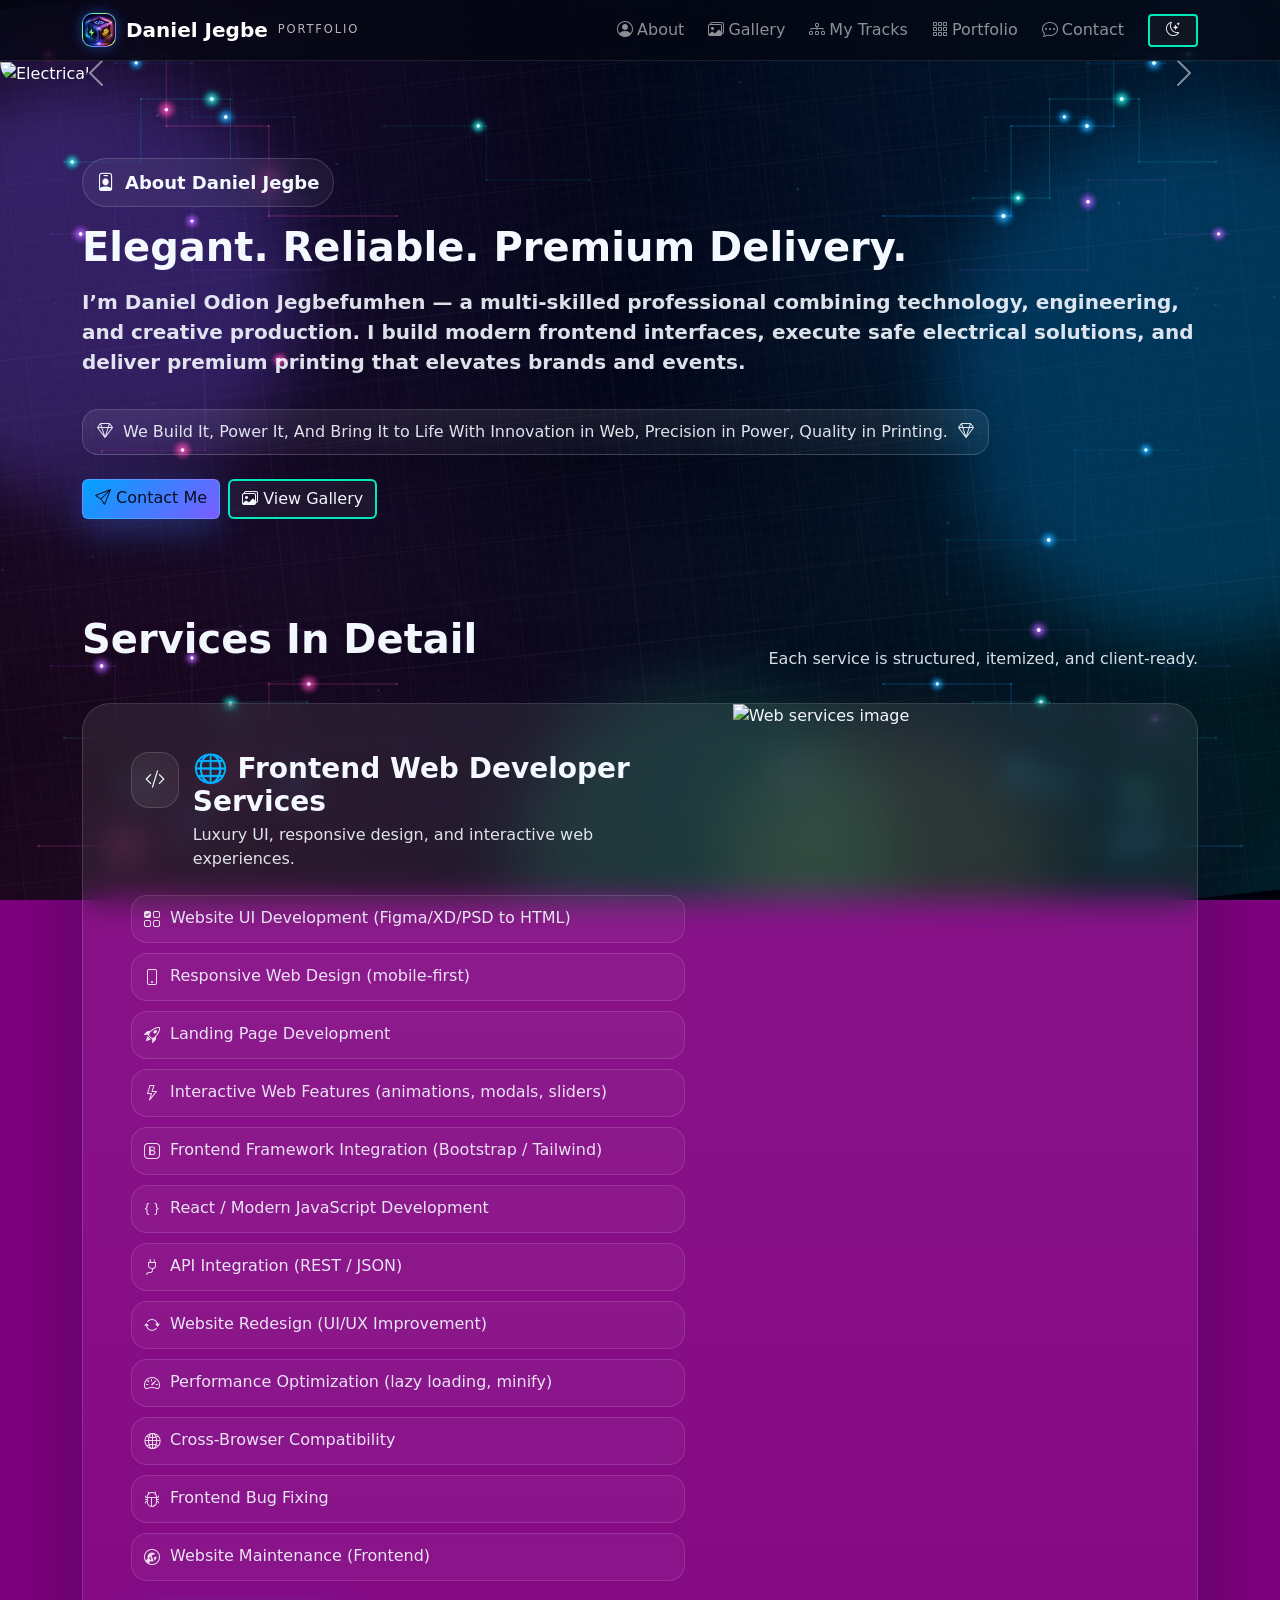
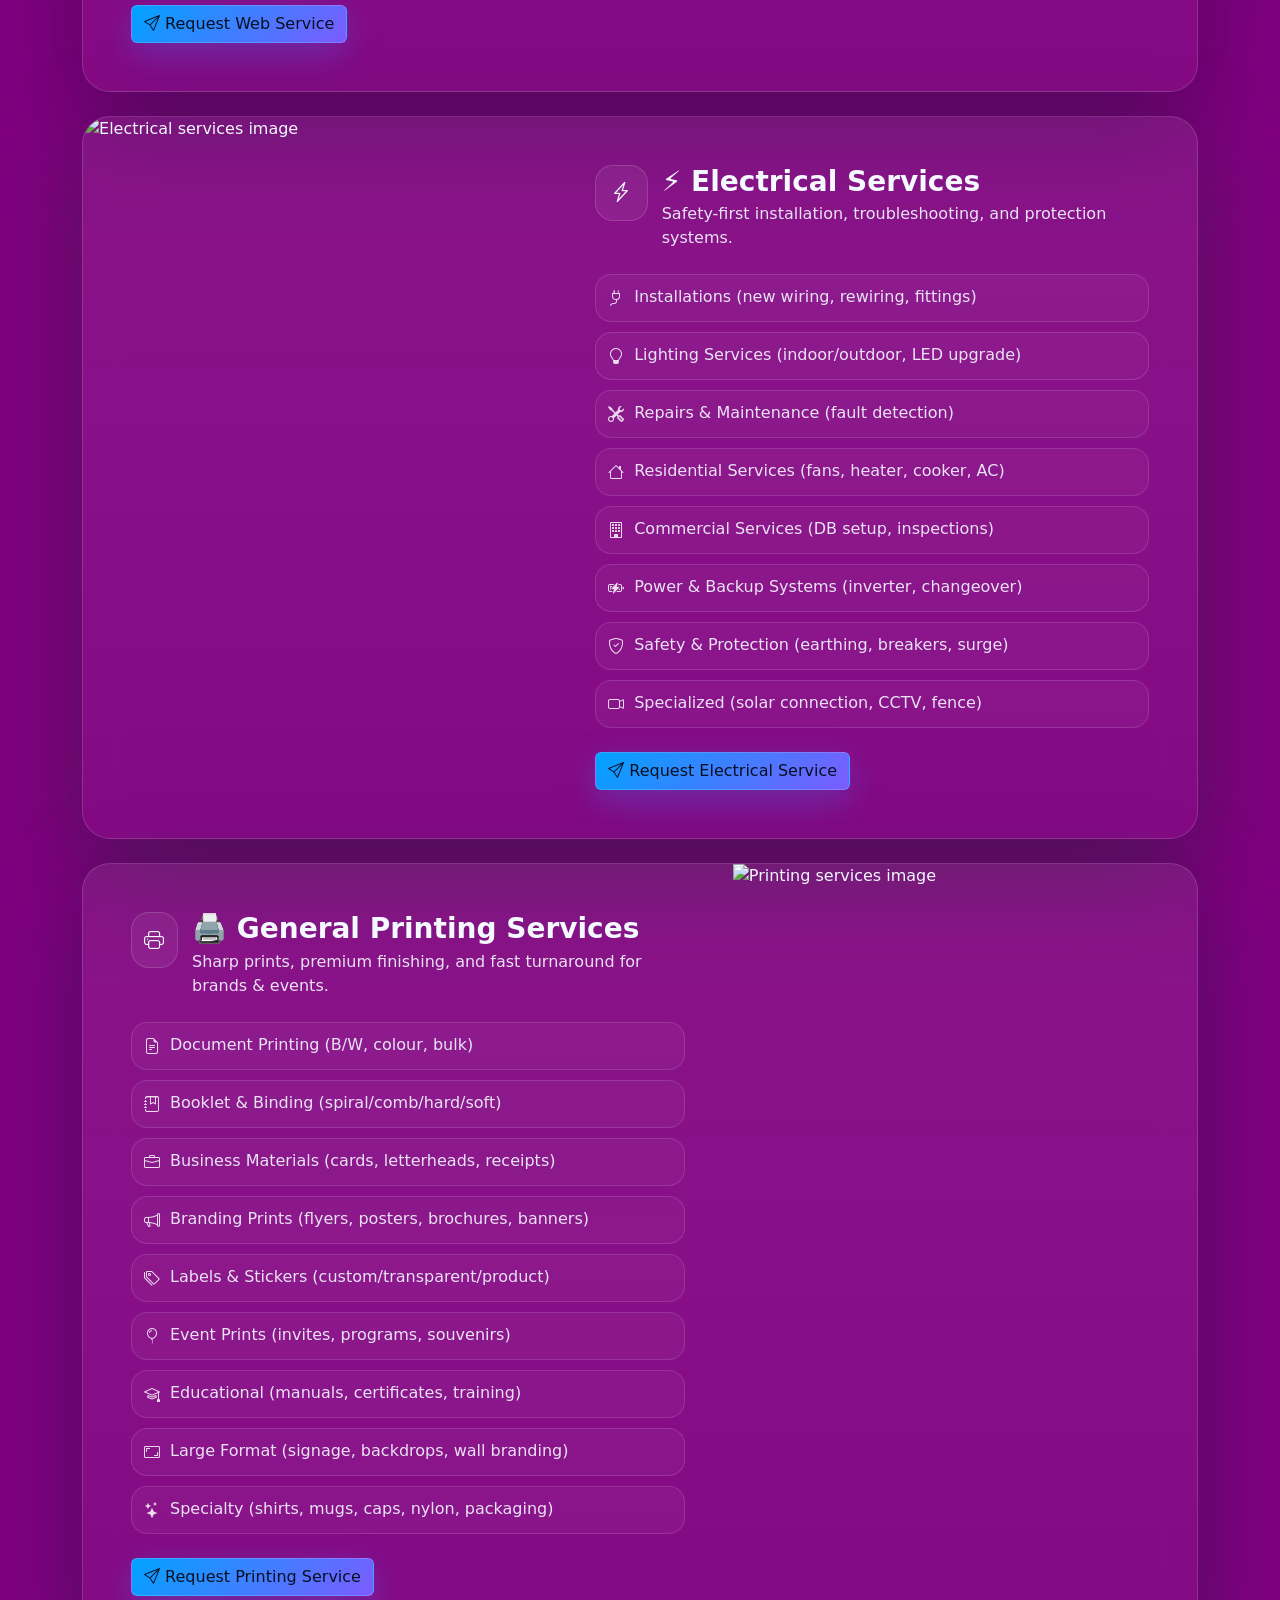
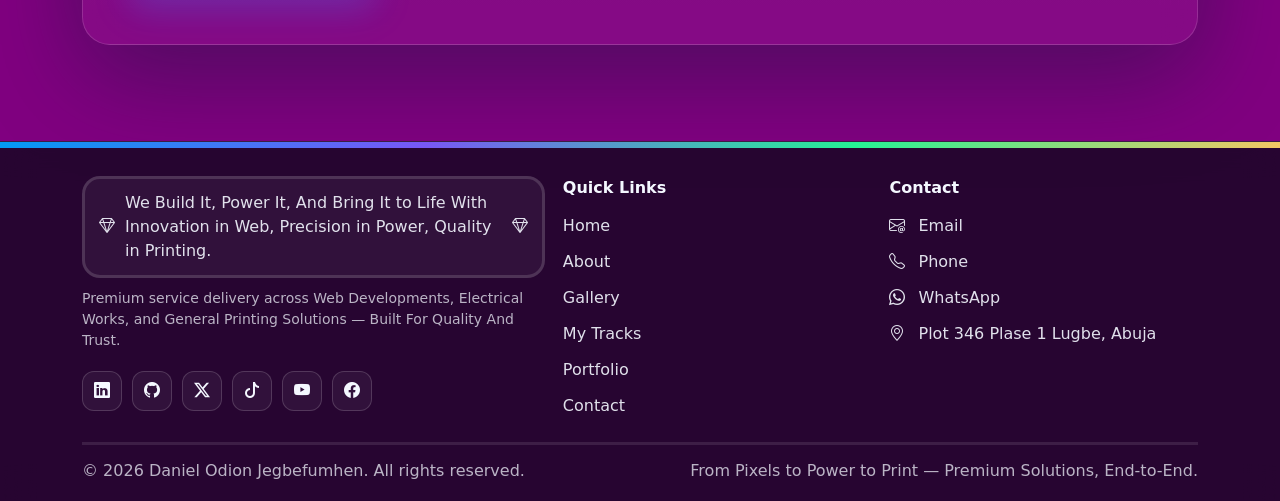
==== about.html @ 8aef01cb "first commit" ====
<!doctype html>
<html lang="en">
<head>
  <meta charset="utf-8" />
  <meta name="viewport" content="width=device-width, initial-scale=1" />
  <title>About — Daniel Odion Jegbefumhen</title>

  <link rel="icon" type="image/png" href="assets/img/Link Logo.png">
  <link href="https://cdn.jsdelivr.net/npm/bootstrap@5.3.3/dist/css/bootstrap.min.css" rel="stylesheet">
  <link rel="stylesheet" href="https://cdn.jsdelivr.net/npm/bootstrap-icons@1.11.3/font/bootstrap-icons.min.css">
  <link rel="stylesheet" href="css/style.css" />
</head>

<body style="background:#800080;">
  <div class="fx-bg" aria-hidden="true">
    <div class="fx-grid"></div>
    <div class="fx-orbs">
      <span class="orb orb-a"></span>
      <span class="orb orb-b"></span>
      <span class="orb orb-c"></span>
      <span class="orb orb-d"></span>
    </div>
    <canvas id="fxCanvas"></canvas>
  </div>

  <div id="scrollProgress" class="scroll-progress"></div>

  <nav class="navbar navbar-expand-lg navbar-dark sticky-top nav-glass">
    <div class="container">
      <a class="navbar-brand brand" href="index.html">
        <img class="brand-icon" src="assets/img/Link Logo.png" alt="" aria-hidden="true">
        <span class="fw-semibold">Daniel Jegbe</span>
        <span class="brand-sub">Portfolio</span>
      </a>

      <button class="navbar-toggler border-0" type="button" data-bs-toggle="collapse" data-bs-target="#nav">
        <span class="navbar-toggler-icon"></span>
      </button>

      <div id="nav" class="collapse navbar-collapse">
        <ul class="navbar-nav ms-auto align-items-lg-center gap-lg-2">
          <li class="nav-item">
            <a class="nav-link" href="about.html"><i class="bi bi-person-circle me-1"></i>About</a>
          </li>
          <li class="nav-item">
            <a class="nav-link" href="gallery.html"><i class="bi bi-images me-1"></i>Gallery</a>
          </li>
          <li class="nav-item">
            <a class="nav-link" href="index.html#tracks"><i class="bi bi-diagram-3 me-1"></i>My Tracks</a>
          </li>
          <li class="nav-item">
            <a class="nav-link" href="index.html#work"><i class="bi bi-grid-3x3-gap me-1"></i>Portfolio</a>
          </li>
          <li class="nav-item">
            <a class="nav-link" href="index.html#contact"><i class="bi bi-chat-dots me-1"></i>Contact</a>
          </li>

          <li class="nav-item ms-lg-2">
            <button id="themeToggle" class="btn btn-ghost btn-sm px-3" type="button" aria-label="Toggle theme">
              <i class="bi bi-moon-stars"></i>
            </button>
          </li>
        </ul>
      </div>
    </div>
  </nav>

  <!-- FULL-WIDTH CAROUSEL (immediately after nav) -->
  <section class="full-banner">
    <div id="aboutCarousel" class="carousel slide carousel-fade" data-bs-ride="carousel" data-bs-interval="3500">
      <div class="carousel-inner">
        <div class="carousel-item active">
          <img src="https://images.unsplash.com/photo-1522542550221-31fd19575a2d?auto=format&fit=crop&w=1800&q=70" alt="Web">
        </div>
        <div class="carousel-item">
          <img src="https://images.unsplash.com/photo-1509395176047-4a66953fd231?auto=format&fit=crop&w=1800&q=70" alt="Electrical">
        </div>
        <div class="carousel-item">
          <img src="https://images.unsplash.com/photo-1541560052-77ec1bbc09f7?auto=format&fit=crop&w=1800&q=70" alt="Print">
        </div>
      </div>
      <button class="carousel-control-prev" type="button" data-bs-target="#aboutCarousel" data-bs-slide="prev">
        <span class="carousel-control-prev-icon"></span>
      </button>
      <button class="carousel-control-next" type="button" data-bs-target="#aboutCarousel" data-bs-slide="next">
        <span class="carousel-control-next-icon"></span>
      </button>
    </div>
  </section>

  <!-- CONTENT -->
  <header class="section hero hero-sm">
    <div class="container">
      <div class="chip mb-3 reveal"><i class="bi bi-person-badge"></i><span>About Daniel Jegbe</span></div>
      <h1 class="display-6 fw-bold reveal">Elegant. Reliable. Premium Delivery.</h1>
      <p class="lead text-readable reveal mt-3" style="font-weight: 600">
        I’m Daniel Odion Jegbefumhen — a multi-skilled professional combining technology, engineering, and creative production.
        I build modern frontend interfaces, execute safe electrical solutions, and deliver premium printing that elevates brands and events.
      </p>

      <div class="motto reveal mt-3">
        <i class="bi bi-gem"></i>
        <span>We Build It, Power It, And Bring It to Life With Innovation in Web, Precision in Power, Quality in Printing.</span>
          <i class="bi bi-gem"></i>
      </div>

      <div class="d-flex gap-2 mt-4 reveal">
        <a class="btn btn-neon" href="index.html#contact"><i class="bi bi-send"></i> Contact Me</a>
        <a class="btn btn-ghost" href="gallery.html"><i class="bi bi-images"></i> View Gallery</a>
      </div>
    </div>
  </header>

  <!-- SERVICE DETAIL CARDS -->
  <section class="section pt-0">
    <div class="container">
      <div class="section-head reveal">
        <h2 class="h1 fw-bold">Services In Detail</h2>
        <p class="text-readable mb-0">Each service is structured, itemized, and client-ready.</p>
      </div>

      <div class="row g-4 mt-2">

        <!-- WEB (image right) -->
        <div class="col-12">
          <div class="service-card service-web reveal">
            <div class="row g-0 align-items-stretch">
              <div class="col-lg-7 p-4 p-lg-5">
                <div class="svc-head">
                  <span class="svc-ico"><i class="bi bi-code-slash"></i></span>
                  <div>
                    <h3 class="h3 fw-bold mb-1">🌐 Frontend Web Developer Services</h3>
                    <div class="text-readable">Luxury UI, responsive design, and interactive web experiences.</div>
                  </div>
                </div>

                <div class="svc-list mt-4">
                  <div class="svc-item"><i class="bi bi-ui-checks-grid"></i> Website UI Development (Figma/XD/PSD to HTML)</div>
                  <div class="svc-item"><i class="bi bi-phone"></i> Responsive Web Design (mobile-first)</div>
                  <div class="svc-item"><i class="bi bi-rocket-takeoff"></i> Landing Page Development</div>
                  <div class="svc-item"><i class="bi bi-lightning"></i> Interactive Web Features (animations, modals, sliders)</div>
                  <div class="svc-item"><i class="bi bi-bootstrap"></i> Frontend Framework Integration (Bootstrap / Tailwind)</div>
                  <div class="svc-item"><i class="bi bi-braces"></i> React / Modern JavaScript Development</div>
                  <div class="svc-item"><i class="bi bi-plug"></i> API Integration (REST / JSON)</div>
                  <div class="svc-item"><i class="bi bi-arrow-repeat"></i> Website Redesign (UI/UX Improvement)</div>
                  <div class="svc-item"><i class="bi bi-speedometer2"></i> Performance Optimization (lazy loading, minify)</div>
                  <div class="svc-item"><i class="bi bi-globe2"></i> Cross-Browser Compatibility</div>
                  <div class="svc-item"><i class="bi bi-bug"></i> Frontend Bug Fixing</div>
                  <div class="svc-item"><i class="bi bi-wrench-adjustable-circle"></i> Website Maintenance (Frontend)</div>
                </div>

                <div class="svc-cta mt-4">
                  <a class="btn btn-neon" href="index.html#contact"><i class="bi bi-send"></i> Request Web Service</a>
                </div>
              </div>

              <div class="col-lg-5 svc-img">
                <img src="https://images.unsplash.com/photo-1555066931-4365d14bab8c?auto=format&fit=crop&w=1600&q=70" alt="Web services image">
              </div>
            </div>
          </div>
        </div>

        <!-- ELECTRICAL (image left) -->
        <div class="col-12">
          <div class="service-card service-elec reveal">
            <div class="row g-0 align-items-stretch flex-lg-row-reverse">
              <div class="col-lg-7 p-4 p-lg-5">
                <div class="svc-head">
                  <span class="svc-ico"><i class="bi bi-lightning-charge"></i></span>
                  <div>
                    <h3 class="h3 fw-bold mb-1">⚡ Electrical Services</h3>
                    <div class="text-readable">Safety-first installation, troubleshooting, and protection systems.</div>
                  </div>
                </div>

                <div class="svc-list mt-4">
                  <div class="svc-item"><i class="bi bi-plug"></i> Installations (new wiring, rewiring, fittings)</div>
                  <div class="svc-item"><i class="bi bi-lightbulb"></i> Lighting Services (indoor/outdoor, LED upgrade)</div>
                  <div class="svc-item"><i class="bi bi-tools"></i> Repairs & Maintenance (fault detection)</div>
                  <div class="svc-item"><i class="bi bi-house"></i> Residential Services (fans, heater, cooker, AC)</div>
                  <div class="svc-item"><i class="bi bi-building"></i> Commercial Services (DB setup, inspections)</div>
                  <div class="svc-item"><i class="bi bi-battery-charging"></i> Power & Backup Systems (inverter, changeover)</div>
                  <div class="svc-item"><i class="bi bi-shield-check"></i> Safety & Protection (earthing, breakers, surge)</div>
                  <div class="svc-item"><i class="bi bi-camera-video"></i> Specialized (solar connection, CCTV, fence)</div>
                </div>

                <div class="svc-cta mt-4">
                  <a class="btn btn-neon" href="index.html#contact"><i class="bi bi-send"></i> Request Electrical Service</a>
                </div>
              </div>

              <div class="col-lg-5 svc-img">
                <img src="https://images.unsplash.com/photo-1509395176047-4a66953fd231?auto=format&fit=crop&w=1600&q=70" alt="Electrical services image">
              </div>
            </div>
          </div>
        </div>

        <!-- PRINT (image right) -->
        <div class="col-12">
          <div class="service-card service-print reveal">
            <div class="row g-0 align-items-stretch">
              <div class="col-lg-7 p-4 p-lg-5">
                <div class="svc-head">
                  <span class="svc-ico"><i class="bi bi-printer"></i></span>
                  <div>
                    <h3 class="h3 fw-bold mb-1">🖨 General Printing Services</h3>
                    <div class="text-readable">Sharp prints, premium finishing, and fast turnaround for brands & events.</div>
                  </div>
                </div>

                <div class="svc-list mt-4">
                  <div class="svc-item"><i class="bi bi-file-earmark-text"></i> Document Printing (B/W, colour, bulk)</div>
                  <div class="svc-item"><i class="bi bi-journal-bookmark"></i> Booklet & Binding (spiral/comb/hard/soft)</div>
                  <div class="svc-item"><i class="bi bi-briefcase"></i> Business Materials (cards, letterheads, receipts)</div>
                  <div class="svc-item"><i class="bi bi-megaphone"></i> Branding Prints (flyers, posters, brochures, banners)</div>
                  <div class="svc-item"><i class="bi bi-tags"></i> Labels & Stickers (custom/transparent/product)</div>
                  <div class="svc-item"><i class="bi bi-balloon"></i> Event Prints (invites, programs, souvenirs)</div>
                  <div class="svc-item"><i class="bi bi-mortarboard"></i> Educational (manuals, certificates, training)</div>
                  <div class="svc-item"><i class="bi bi-aspect-ratio"></i> Large Format (signage, backdrops, wall branding)</div>
                  <div class="svc-item"><i class="bi bi-stars"></i> Specialty (shirts, mugs, caps, nylon, packaging)</div>
                </div>

                <div class="svc-cta mt-4">
                  <a class="btn btn-neon" href="index.html#contact"><i class="bi bi-send"></i> Request Printing Service</a>
                </div>
              </div>

              <div class="col-lg-5 svc-img">
                <img src="https://images.unsplash.com/photo-1541560052-77ec1bbc09f7?auto=format&fit=crop&w=1600&q=70" alt="Printing services image">
              </div>
            </div>
          </div>
        </div>

      </div>
    </div>
  </section>

  <!-- FOOTER -->
  <footer class="site-footer">
    <div class="container">
      <div class="footer-inner">
        <div class="footer-brand">
          <div class="footer-motto">
            <i class="bi bi-gem"></i>
            <span>We Build It, Power It, And Bring It to Life With Innovation in Web, Precision in Power, Quality in Printing.</span>
            <i class="bi bi-gem"></i>
          </div>
          <div class="text-dim small">
            Premium service delivery across Web Developments, Electrical Works, and General Printing Solutions — Built For Quality And Trust.
          </div>
          <div class="footer-social">
            <a class="social-btn sm" href="https://www.linkedin.com/in/daniel-jegbefumhen-944aa9156/" target="_blank" aria-label="LinkedIn"><i class="bi bi-linkedin"></i></a>
            <a class="social-btn sm" href="https://github.com/Lorddan212" target="_blank" aria-label="GitHub"><i class="bi bi-github"></i></a>
            <a class="social-btn sm" href="https://x.com/lorddan212" target="_blank" aria-label="X"><i class="bi bi-twitter-x"></i></a>
            <a class="social-btn sm" href="https://www.tiktok.com/@lorddan212?lang=en" target="_blank" aria-label="TikTok"><i class="bi bi-tiktok"></i></a>
            <a class="social-btn sm" href="https://www.youtube.com/@Lorddan212" target="_blank" aria-label="YouTube"><i class="bi bi-youtube"></i></a>
            <a class="social-btn sm" href="https://web.facebook.com/Lorddan212" target="_blank" aria-label="Facebook"><i class="bi bi-facebook"></i></a>
          </div>
        </div>

        <div class="footer-links">
          <div class="fw-bold mb-2">Quick Links</div>
          <a href="index.html">Home</a>
          <a href="about.html">About</a>
          <a href="gallery.html">Gallery</a>
          <a href="index.html#tracks">My Tracks</a>
          <a href="index.html#work">Portfolio</a>
          <a href="index.html#contact">Contact</a>
        </div>

        <div class="footer-links">
          <div class="fw-bold mb-2">Contact</div>
          <a href="mailto:jegbefumhendaniel@gmail.com"><i class="bi bi-envelope-at me-2"></i> Email</a>
          <a href="tel:+2348109368514"><i class="bi bi-telephone me-2"></i> Phone</a>
          <a href="https://wa.me/2348109368514?text=Hi%20Daniel%2C%20I%20saw%20your%20portfolio%20and%20I%20want%20to%20discuss%20a%20project%2Fservice." target="_blank">
            <i class="bi bi-whatsapp me-2"></i> WhatsApp
          </a>
          <a href="https://www.google.com/maps/search/?api=1&query=Plot%20346%20Plase%201%20Lugbe%20Airport%20Road%20FCT%20Abuja%20Nigeria" target="_blank">
            <i class="bi bi-geo-alt me-2"></i> Plot 346 Plase 1 Lugbe, Abuja
          </a>
        </div>
      </div>

      <div class="footer-bottom">
        <div>© <span id="year"></span> Daniel Odion Jegbefumhen. All rights reserved.</div>
        <div class="text-dim">From Pixels to Power to Print — Premium Solutions, End-to-End.</div>
      </div>
    </div>
  </footer>

  <script src="https://cdn.jsdelivr.net/npm/bootstrap@5.3.3/dist/js/bootstrap.bundle.min.js"></script>
  <script src="js/script.js"></script>
</body>
</html>
---- css/style.css ----
:root{
  --bg:#050713;
  --text:#f4f8ff;
  --muted: rgba(244,248,255,.90);
  --dim: rgba(244,248,255,.72);

  /* Signature colors */
  --blue:#00a3ff;
  --purple1:#7c5cff;
  --purple2:#b14cff;
  --green:#25ff9a;
  --gold:#ffd166;

  /* Gradients */
  --grad-lux: linear-gradient(135deg, var(--blue), var(--purple1), var(--green), var(--gold));
  --grad-web: linear-gradient(135deg, var(--purple1), var(--purple2));
  --grad-elec: linear-gradient(135deg, var(--green), rgba(37,255,154,.45));
  --grad-print: linear-gradient(135deg, var(--blue), rgba(0,163,255,.35));
  --glass: rgba(255,255,255,.07);
  --stroke: rgba(255,255,255,.14);
}

/* ===== Theme: Light (Luxury) ===== */
body[data-theme="light"]{
  --bg:#f6f8ff;
  --text:#0b1020;
  --muted: rgba(11,16,32,.86);
  --dim: rgba(11,16,32,.62);
  --glass: rgba(0,0,0,.05);
  --stroke: rgba(0,0,0,.12);
}

*{scroll-behavior:smooth}
body{
  background: var(--bg);
  color: var(--text);
  overflow-x:hidden;
}

/* ===== Animated Background ===== */
.fx-bg{
  position:fixed;
  inset:0;
  z-index:-1;
  pointer-events:none;
  overflow:hidden;
  background:
    radial-gradient(circle at 50% 50%, rgba(10,16,60,.26), rgba(2,3,22,.72) 48%, rgba(1,1,12,.96) 78%),
    #040611;
}
body[data-theme="light"] .fx-bg{
  background:
    radial-gradient(circle at 50% 42%, rgba(0,163,255,.10), rgba(124,92,255,.08) 36%, rgba(246,248,255,.92) 72%),
    linear-gradient(180deg, #fbfdff 0%, #eef3ff 52%, #f6f8ff 100%);
}
.fx-grid{
  position:absolute; inset:-6%;
  z-index:0;
  background:
    radial-gradient(circle at 10% 12%, rgba(177,76,255,.18), transparent 40%),
    radial-gradient(circle at 92% 14%, rgba(0,163,255,.18), transparent 42%),
    radial-gradient(circle at 12% 90%, rgba(255,65,176,.14), transparent 46%),
    radial-gradient(circle at 88% 88%, rgba(0,255,240,.12), transparent 46%),
    linear-gradient(rgba(255,255,255,.035) 1px, transparent 1px),
    linear-gradient(90deg, rgba(255,255,255,.035) 1px, transparent 1px),
    linear-gradient(rgba(255,255,255,.018) 1px, transparent 1px),
    linear-gradient(90deg, rgba(255,255,255,.018) 1px, transparent 1px);
  background-size: auto, auto, auto, auto, 58px 58px, 58px 58px, 12px 12px, 12px 12px;
  opacity:.88;
  transform: scale(1.02);
  animation: gridFloat 18s ease-in-out infinite;
}
body[data-theme="light"] .fx-grid{
  background:
    radial-gradient(circle at 10% 12%, rgba(177,76,255,.11), transparent 40%),
    radial-gradient(circle at 92% 14%, rgba(0,163,255,.10), transparent 42%),
    radial-gradient(circle at 12% 90%, rgba(255,65,176,.08), transparent 46%),
    radial-gradient(circle at 88% 88%, rgba(0,255,240,.07), transparent 46%),
    linear-gradient(rgba(11,16,32,.05) 1px, transparent 1px),
    linear-gradient(90deg, rgba(11,16,32,.05) 1px, transparent 1px),
    linear-gradient(rgba(11,16,32,.025) 1px, transparent 1px),
    linear-gradient(90deg, rgba(11,16,32,.025) 1px, transparent 1px);
  opacity:.72;
}
.fx-grid::before,
.fx-grid::after{
  content:"";
  position:absolute;
  inset:0;
  pointer-events:none;
}
.fx-grid::before{
  background:
    linear-gradient(135deg, rgba(0,163,255,.12), transparent 24%) top left / 38% 38% no-repeat,
    linear-gradient(225deg, rgba(177,76,255,.12), transparent 24%) top right / 38% 38% no-repeat,
    linear-gradient(45deg, rgba(255,65,176,.10), transparent 24%) bottom left / 38% 38% no-repeat,
    linear-gradient(-45deg, rgba(0,255,240,.10), transparent 24%) bottom right / 38% 38% no-repeat;
  opacity:.85;
}
.fx-grid::after{
  background:
    radial-gradient(circle at 50% 50%, transparent 26%, rgba(255,255,255,.04) 27%, transparent 28%, transparent 40%, rgba(255,255,255,.03) 41%, transparent 42%);
  opacity:.25;
}
body[data-theme="light"] .fx-grid::after{
  background:
    radial-gradient(circle at 50% 50%, transparent 26%, rgba(11,16,32,.04) 27%, transparent 28%, transparent 40%, rgba(11,16,32,.025) 41%, transparent 42%);
  opacity:.18;
}
@keyframes gridFloat{
  0%,100%{transform: translate(0,0) scale(1.02)}
  50%{transform: translate(8px,-10px) scale(1.03)}
}
.fx-orbs .orb{position:absolute; border-radius:999px; filter: blur(34px); opacity:.58}
.orb-a{width:420px;height:420px;left:-120px;top:80px;background:rgba(124,92,255,.45)}
.orb-b{width:520px;height:520px;right:-180px;top:120px;background:rgba(0,163,255,.38)}
.orb-c{width:380px;height:380px;left:40%;bottom:-160px;background:rgba(37,255,154,.22)}
.orb-d{width:320px;height:320px;right:18%;bottom:-140px;background:rgba(255,209,102,.18)}
.fx-corner-glow{
  position:absolute;
  width:min(34vw, 440px);
  aspect-ratio:1/1;
  border-radius:50%;
  filter: blur(30px);
  opacity:.22;
  z-index:0;
}
.glow-tl{left:-8%; top:-8%; background: radial-gradient(circle, rgba(177,76,255,.8), transparent 68%);}
.glow-tr{right:-8%; top:-8%; background: radial-gradient(circle, rgba(0,163,255,.9), transparent 68%);}
.glow-bl{left:-8%; bottom:-8%; background: radial-gradient(circle, rgba(255,65,176,.8), transparent 68%);}
.glow-br{right:-8%; bottom:-8%; background: radial-gradient(circle, rgba(0,255,240,.7), transparent 68%);}
#fxCanvas{
  position:absolute;
  inset:0;
  width:100%;
  height:100%;
  opacity:.95;
  z-index:1;
}
body[data-theme="light"] #fxCanvas{
  opacity:.45;
}

/* ===== Hero Tech Overlay ===== */
.hero{
  position: relative;
  isolation: isolate;
  overflow: hidden;
}
.hero > .container{
  position: relative;
  z-index: 2;
}
.hero-tech-stage{
  position:absolute;
  inset:0;
  z-index:1;
  pointer-events:none;
}
.fx-bg .hero-tech-stage{
  z-index:2;
}
.hero-circuit-frame{
  position:absolute;
  inset: clamp(14px, 2.5vw, 28px);
  border-radius: 34px;
  opacity:.98;
  background: transparent;
}
.hero-circuit-frame::before,
.hero-circuit-frame::after{
  content:"";
  position:absolute;
  inset:0;
  border-radius: inherit;
}
.hero-circuit-frame::before{
  border: 1px solid rgba(255,255,255,.05);
  box-shadow:
    inset 0 0 0 1px rgba(0,163,255,.05);
}
.hero-circuit-frame::after{
  inset: 10px;
  border-radius: 26px;
  border: 1px dashed rgba(124,92,255,.09);
  opacity:.22;
}
.hero-node{
  position:absolute;
  width: 10px;
  height: 10px;
  border-radius: 999px;
  background: radial-gradient(circle, #fff 0 28%, rgba(255,65,176,.95) 40%, rgba(255,65,176,.10) 80%, transparent 100%);
  box-shadow:
    0 0 14px rgba(255,65,176,.8),
    0 0 28px rgba(0,163,255,.5);
  animation: heroNodePulse 2.2s ease-in-out infinite;
}
.node-tl{ left: 9.4%; top: 16%; animation-delay: -.2s; }
.node-tr{ right: 9.4%; top: 16%; animation-delay: -.7s; }
.node-bl{ left: 9.4%; bottom: 16%; animation-delay: -1.1s; }
.node-br{ right: 9.4%; bottom: 16%; animation-delay: -1.6s; }
.node-lm{
  left: 10%;
  top: 49%;
  width: 7px;
  height: 7px;
  background: radial-gradient(circle, #fff 0 24%, rgba(124,92,255,.95) 42%, transparent 100%);
}
.node-rm{
  right: 10%;
  top: 49%;
  width: 7px;
  height: 7px;
  background: radial-gradient(circle, #fff 0 24%, rgba(0,163,255,.95) 42%, transparent 100%);
  animation-delay: -.9s;
}
.node-tm{
  left: 50%;
  top: 10.4%;
  transform: translateX(-50%);
  width: 8px;
  height: 8px;
  background: radial-gradient(circle, #fff 0 24%, rgba(0,255,240,.95) 42%, transparent 100%);
  animation-delay: -1.2s;
}
.node-bm{
  left: 50%;
  bottom: 10.4%;
  transform: translateX(-50%);
  width: 8px;
  height: 8px;
  background: radial-gradient(circle, #fff 0 24%, rgba(177,76,255,.95) 42%, transparent 100%);
  animation-delay: -1.7s;
}

.hero-hub-chip{
  position:absolute;
  left:50%;
  top:50%;
  width: clamp(28px, 2.4vw, 40px);
  aspect-ratio:1 / 1;
  transform: translate(-50%, -50%);
  border-radius: 10px;
  border: 1px solid rgba(255,255,255,.14);
  background:
    linear-gradient(180deg, rgba(255,255,255,.08), rgba(255,255,255,.02)),
    radial-gradient(circle at 30% 30%, rgba(0,163,255,.18), transparent 62%),
    rgba(7,11,28,.62);
  box-shadow:
    inset 0 0 0 1px rgba(0,163,255,.08),
    inset 0 0 24px rgba(124,92,255,.10),
    0 0 18px rgba(0,163,255,.12);
  z-index: 4;
  display: none;
}
.hero-hub-chip::before{
  content:"";
  position:absolute;
  inset: -6px;
  border-radius: 12px;
  border: 1px dashed rgba(255,255,255,.08);
  opacity: .8;
}
.hero-hub-chip::after{
  content:"";
  position:absolute;
  inset: 18%;
  border-radius: 6px;
  background:
    linear-gradient(90deg, rgba(255,255,255,.08) 1px, transparent 1px) 0 0 / 6px 6px,
    linear-gradient(rgba(255,255,255,.06) 1px, transparent 1px) 0 0 / 6px 6px,
    radial-gradient(circle, rgba(37,255,154,.22), rgba(0,0,0,0) 72%);
  border: 1px solid rgba(255,255,255,.08);
}
.hub-chip-core{
  position:absolute;
  inset: 33%;
  border-radius: 4px;
  background: linear-gradient(135deg, rgba(0,255,240,.95), rgba(177,76,255,.9));
  box-shadow: 0 0 14px rgba(0,255,240,.35), 0 0 20px rgba(177,76,255,.25);
}

.hero-hub-trace{
  position:absolute;
  height: 2px;
  border-radius: 999px;
  overflow:hidden;
  opacity:.98;
  z-index: 3;
  background: rgba(255,255,255,.07);
  box-shadow:
    0 0 0 1px rgba(255,255,255,.04),
    0 0 10px rgba(0,163,255,.12);
  transform-origin: left center;
}
.hero-hub-trace::before{
  content:"";
  position:absolute;
  inset:0;
  background:
    linear-gradient(90deg,
      rgba(0,255,240,0) 0%,
      rgba(0,163,255,.34) 16%,
      rgba(37,255,154,.88) 42%,
      rgba(177,76,255,.92) 56%,
      rgba(255,255,255,.46) 61%,
      rgba(255,65,176,.38) 74%,
      rgba(255,65,176,0) 100%);
  background-size: 260% 100%;
  filter: saturate(1.15);
  animation: hubFlow 2.35s linear infinite;
}
.hero-hub-trace::after{
  content:"";
  position:absolute;
  inset:0;
  opacity:.22;
  background: repeating-linear-gradient(90deg, rgba(255,255,255,.18) 0 8px, transparent 8px 14px);
}

.hero-hub-trace[class*="hub-trace-zig"]{
  height: 26px;
  border-radius: 0;
  background: rgba(255,255,255,.05);
  box-shadow:
    0 0 0 1px rgba(255,255,255,.04),
    0 0 16px rgba(0,163,255,.16);
  clip-path: polygon(0 40%, 12% 40%, 12% 18%, 24% 18%, 24% 66%, 36% 66%, 36% 32%, 50% 32%, 50% 78%, 64% 78%, 64% 44%, 78% 44%, 78% 64%, 90% 64%, 90% 48%, 100% 48%, 100% 58%, 84% 58%, 84% 88%, 58% 88%, 58% 54%, 42% 54%, 42% 92%, 18% 92%, 18% 56%, 0 56%);
  display: none;
}
.hero-hub-trace[class*="hub-trace-zig"]::before{
  background:
    linear-gradient(90deg,
      rgba(0,255,240,0) 0%,
      rgba(0,163,255,.36) 10%,
      rgba(0,255,240,.95) 30%,
      rgba(37,255,154,.98) 44%,
      rgba(255,255,255,.9) 50%,
      rgba(177,76,255,.98) 58%,
      rgba(255,65,176,.82) 70%,
      rgba(255,65,176,0) 100%);
  background-size: 300% 100%;
  filter: saturate(1.2) brightness(1.08);
  animation-duration: 1.45s;
}
.hero-hub-trace[class*="hub-trace-zig"]::after{
  opacity:.34;
  background:
    repeating-linear-gradient(90deg, rgba(255,255,255,.26) 0 7px, transparent 7px 12px);
}

.hub-trace-right{
  left: calc(50% + clamp(24px, 2.5vw, 34px));
  top: calc(50% - 1px);
  width: 16%;
}
.hub-trace-left{
  left: calc(50% - clamp(24px, 2.5vw, 34px));
  top: calc(50% - 1px);
  width: 16%;
  transform: rotate(180deg);
}
.hub-trace-top{
  left: 50%;
  top: calc(50% - clamp(24px, 2.5vw, 34px));
  width: 16%;
  transform: rotate(-90deg);
}
.hub-trace-bottom{
  left: 50%;
  top: calc(50% + clamp(24px, 2.5vw, 34px));
  width: 16%;
  transform: rotate(90deg);
}
.hub-trace-tl{
  left: calc(50% - clamp(18px, 1.9vw, 26px));
  top: calc(50% - clamp(18px, 1.9vw, 26px));
  width: 18%;
  transform: rotate(-140deg);
}
.hub-trace-tr{
  left: calc(50% + clamp(18px, 1.9vw, 26px));
  top: calc(50% - clamp(18px, 1.9vw, 26px));
  width: 18%;
  transform: rotate(-40deg);
}
.hub-trace-bl{
  left: calc(50% - clamp(18px, 1.9vw, 26px));
  top: calc(50% + clamp(18px, 1.9vw, 26px));
  width: 18%;
  transform: rotate(140deg);
}
.hub-trace-br{
  left: calc(50% + clamp(18px, 1.9vw, 26px));
  top: calc(50% + clamp(18px, 1.9vw, 26px));
  width: 18%;
  transform: rotate(40deg);
}

.hub-trace-zig-r1{
  left: calc(50% + clamp(28px, 2.8vw, 38px));
  top: calc(50% - 24px);
  width: 20%;
}
.hub-trace-zig-r2{
  left: calc(50% + clamp(28px, 2.8vw, 38px));
  top: calc(50% + 6px);
  width: 23%;
}
.hub-trace-zig-l1{
  left: calc(50% - clamp(28px, 2.8vw, 38px));
  top: calc(50% - 24px);
  width: 20%;
  transform: rotate(180deg);
}
.hub-trace-zig-l2{
  left: calc(50% - clamp(28px, 2.8vw, 38px));
  top: calc(50% + 6px);
  width: 23%;
  transform: rotate(180deg);
}
.hub-trace-zig-t1{
  left: calc(50% - 8px);
  top: calc(50% - clamp(28px, 2.8vw, 38px));
  width: 22%;
  transform: rotate(-90deg);
}
.hub-trace-zig-b1{
  left: calc(50% + 8px);
  top: calc(50% + clamp(28px, 2.8vw, 38px));
  width: 22%;
  transform: rotate(90deg);
}
.hub-trace-zig-tr1{
  left: calc(50% + clamp(20px, 2.2vw, 30px));
  top: calc(50% - clamp(26px, 2.6vw, 34px));
  width: 19%;
  transform: rotate(-34deg);
}
.hub-trace-zig-bl1{
  left: calc(50% - clamp(20px, 2.2vw, 30px));
  top: calc(50% + clamp(18px, 2vw, 28px));
  width: 19%;
  transform: rotate(146deg);
}

.hub-trace-zig-r2::before,
.hub-trace-zig-l2::before,
.hub-trace-zig-b1::before,
.hub-trace-zig-bl1::before{
  animation-direction: reverse;
  animation-duration: 1.65s;
}

.hero-live-core{
  position:absolute;
  right: clamp(10px, 2vw, 24px);
  top: clamp(34px, 4vw, 56px);
  left: auto;
  width: clamp(130px, 20vw, 260px);
  aspect-ratio: 1 / 1;
  transform: none;
  display:grid;
  place-items:center;
  opacity:.9;
  z-index: 5;
}
.core-glow{
  position:absolute;
  inset: 18%;
  border-radius:999px;
  background:
    radial-gradient(circle at 35% 65%, rgba(0,255,240,.22), transparent 58%),
    radial-gradient(circle at 70% 35%, rgba(255,65,176,.18), transparent 60%),
    radial-gradient(circle, rgba(124,92,255,.16), transparent 68%);
  filter: blur(18px);
  animation: coreGlowPulse 5.5s ease-in-out infinite;
}
.core-ring{
  position:absolute;
  left:50%;
  top:50%;
  border-radius: 50%;
  transform: translate(-50%, -50%);
  filter:
    drop-shadow(0 0 10px rgba(124,92,255,.28))
    drop-shadow(0 0 22px rgba(0,163,255,.18));
}
.core-ring::before{
  content:"";
  position:absolute;
  inset:0;
  border-radius: inherit;
  background: repeating-conic-gradient(
    from 0deg,
    rgba(255,255,255,.00) 0deg 6deg,
    rgba(255,255,255,.12) 6deg 7deg,
    rgba(0,163,255,.82) 7deg 11deg,
    rgba(255,65,176,.60) 11deg 14deg,
    rgba(255,255,255,.00) 14deg 24deg
  );
  -webkit-mask: radial-gradient(farthest-side, transparent calc(100% - var(--ring-w)), #000 calc(100% - var(--ring-w) + 1px));
  mask: radial-gradient(farthest-side, transparent calc(100% - var(--ring-w)), #000 calc(100% - var(--ring-w) + 1px));
}
.core-ring::after{
  content:"";
  position:absolute;
  inset: calc(var(--ring-w) * 1.1);
  border-radius: inherit;
  border: 1px solid rgba(255,255,255,.08);
}
.ring-1{
  width: 100%;
  height: 100%;
  --ring-w: 15px;
  animation: spinCW 16s linear infinite;
}
.ring-1::before{
  background:
    repeating-conic-gradient(
      from 8deg,
      transparent 0deg 5deg,
      rgba(0,163,255,.90) 5deg 10deg,
      rgba(255,255,255,.28) 10deg 11deg,
      transparent 11deg 18deg,
      rgba(177,76,255,.70) 18deg 23deg,
      transparent 23deg 31deg
    );
}
.ring-2{
  width: 82%;
  height: 82%;
  --ring-w: 12px;
  animation: spinCCW 11s linear infinite;
}
.ring-2::before{
  background:
    repeating-conic-gradient(
      from 90deg,
      transparent 0deg 10deg,
      rgba(255,65,176,.68) 10deg 14deg,
      rgba(255,255,255,.26) 14deg 15deg,
      transparent 15deg 22deg,
      rgba(0,255,240,.58) 22deg 26deg,
      transparent 26deg 34deg
    );
}
.ring-3{
  width: 64%;
  height: 64%;
  --ring-w: 10px;
  animation: spinCW 8.2s linear infinite;
}
.ring-3::before{
  background:
    repeating-conic-gradient(
      from 220deg,
      transparent 0deg 8deg,
      rgba(124,92,255,.75) 8deg 12deg,
      transparent 12deg 23deg,
      rgba(0,163,255,.75) 23deg 27deg,
      transparent 27deg 38deg
    );
}
.ring-4{
  width: 46%;
  height: 46%;
  --ring-w: 8px;
  animation: spinCCW 6.6s linear infinite;
}
.ring-4::before{
  background:
    repeating-conic-gradient(
      from 36deg,
      transparent 0deg 10deg,
      rgba(255,255,255,.35) 10deg 12deg,
      rgba(255,65,176,.55) 12deg 16deg,
      transparent 16deg 24deg
    );
}
.ring-5{
  width: 56%;
  height: 56%;
  --ring-w: 2px;
  opacity:.7;
  animation: spinCCW 19s linear infinite;
}
.ring-5::before{
  background:
    repeating-conic-gradient(
      from 0deg,
      transparent 0deg 2deg,
      rgba(255,255,255,.40) 2deg 2.7deg,
      transparent 2.7deg 6deg
    );
}
.ring-5::after{
  inset: 8%;
  border: 1px dashed rgba(0,163,255,.14);
}

.core-center{
  position:absolute;
  inset: 34%;
  border-radius:999px;
  display:grid;
  place-items:center;
  text-align:center;
  justify-items:center;
  align-content:center;
  padding: 10px;
  border: 1px solid rgba(255,255,255,.14);
  background:
    radial-gradient(circle at 30% 25%, rgba(0,163,255,.18), transparent 60%),
    radial-gradient(circle at 70% 75%, rgba(255,65,176,.16), transparent 62%),
    rgba(5,7,19,.55);
  backdrop-filter: blur(14px);
  box-shadow:
    inset 0 0 22px rgba(255,255,255,.03),
    0 0 26px rgba(124,92,255,.12);
}
.core-word{
  display:block;
  font-weight: 800;
  font-size: clamp(.62rem, 1.05vw, .9rem);
  letter-spacing: .06em;
  text-transform: uppercase;
  line-height: 1.05;
  color: var(--core-word-color, rgba(244,248,255,.96));
  text-shadow: 0 0 14px var(--core-word-glow, rgba(0,163,255,.35));
  white-space: normal;
  width: 100%;
  text-align: center;
  margin-inline: auto;
  max-width: 9ch;
  text-wrap: balance;
}
.core-word.pop-in{
  animation: coreWordPop .82s cubic-bezier(.16,.85,.18,1);
}

@keyframes streamRun{
  0%{ background-position: 120% 0; }
  100%{ background-position: -120% 0; }
}
@keyframes streamRunY{
  0%{ background-position: 0 120%; }
  100%{ background-position: 0 -120%; }
}
@keyframes heroNodePulse{
  0%,100%{ transform: scale(.92); opacity:.8; }
  50%{ transform: scale(1.35); opacity:1; }
}
@keyframes spinCW{
  to{ transform: translate(-50%, -50%) rotate(360deg); }
}
@keyframes spinCCW{
  to{ transform: translate(-50%, -50%) rotate(-360deg); }
}
@keyframes coreGlowPulse{
  0%,100%{ transform: scale(.96); opacity:.72; }
  50%{ transform: scale(1.06); opacity:1; }
}
@keyframes hubFlow{
  0%{ background-position: 0% 0; }
  100%{ background-position: 180% 0; }
}
@keyframes coreWordPop{
  0%{
    opacity:0;
    transform: scale(.45) translateY(14px);
    filter: blur(6px);
  }
  55%{
    opacity:1;
    transform: scale(1.08) translateY(-1px);
    filter: blur(0);
  }
  100%{
    opacity:1;
    transform: scale(1) translateY(0);
    filter: blur(0);
  }
}

@media (max-width: 991px){
  .hero-circuit-frame{
    inset: 10px;
    border-radius: 22px;
    opacity:.72;
  }
  .hero-live-core{
    top: 58px;
    right: 8px;
    width: clamp(104px, 25vw, 180px);
    opacity:.82;
  }
  .core-center{
    inset: 31%;
  }
  .core-word{
    font-size: clamp(.58rem, 2.8vw, .8rem);
    letter-spacing: .06em;
  }
  .hero-hub-chip{
    width: clamp(34px, 5.3vw, 46px);
    border-radius: 10px;
  }
  .hero-hub-chip::before{
    inset:-6px;
  }
  .hub-trace-top,
  .hub-trace-bottom{
    width: 24%;
  }
  .hub-trace-left,
  .hub-trace-right{
    width: 18%;
  }
  .hub-trace-tl,
  .hub-trace-tr,
  .hub-trace-bl,
  .hub-trace-br{
    width: 19%;
  }
  .hero-hub-trace[class*="hub-trace-zig"]{
    height: 16px;
  }
  .hub-trace-zig-r1,
  .hub-trace-zig-r2,
  .hub-trace-zig-l1,
  .hub-trace-zig-l2{
    width: 18%;
  }
  .hub-trace-zig-t1,
  .hub-trace-zig-b1,
  .hub-trace-zig-tr1,
  .hub-trace-zig-bl1{
    width: 17%;
  }
}
@media (max-width: 575px){
  .hero-circuit-frame::after{
    display:none;
  }
  .hero-live-core{
    width: clamp(92px, 24vw, 120px);
    top: 56px;
    right: 6px;
    opacity:.9;
  }
  .core-center{
    inset: 29%;
    padding: 6px;
  }
  .core-word{
    font-size: clamp(.48rem, 2vw, .62rem);
    letter-spacing: .03em;
    line-height: 1;
    max-width: 8ch;
  }
  .hero-hub-trace{
    height: 1.5px;
    opacity:.8;
  }
  .hub-trace-top,
  .hub-trace-bottom{
    width: 26%;
  }
  .hub-trace-left,
  .hub-trace-right{
    width: 18%;
  }
  .hub-trace-tl,
  .hub-trace-tr,
  .hub-trace-bl,
  .hub-trace-br{
    width: 19%;
    opacity:.68;
  }
  .hero-hub-trace[class*="hub-trace-zig"]{
    height: 12px;
    opacity:.72;
  }
  .hub-trace-zig-r1,
  .hub-trace-zig-r2,
  .hub-trace-zig-l1,
  .hub-trace-zig-l2{
    width: 14%;
  }
  .hub-trace-zig-t1,
  .hub-trace-zig-b1,
  .hub-trace-zig-tr1,
  .hub-trace-zig-bl1{
    width: 13%;
  }
}
body[data-theme="light"] .hero-circuit-frame::before{
  border-color: rgba(11,16,32,.08);
  box-shadow:
    inset 0 0 0 1px rgba(0,163,255,.04);
}
body[data-theme="light"] .hero-hub-chip{
  border-color: rgba(11,16,32,.12);
  background:
    linear-gradient(180deg, rgba(255,255,255,.88), rgba(242,246,255,.65)),
    radial-gradient(circle at 30% 30%, rgba(0,163,255,.10), transparent 62%),
    rgba(255,255,255,.78);
  box-shadow:
    inset 0 0 0 1px rgba(0,163,255,.06),
    inset 0 0 18px rgba(124,92,255,.05),
    0 6px 20px rgba(11,16,32,.06);
}
body[data-theme="light"] .hero-hub-chip::before{
  border-color: rgba(11,16,32,.08);
}
body[data-theme="light"] .hero-hub-chip::after{
  border-color: rgba(11,16,32,.08);
  background:
    linear-gradient(90deg, rgba(11,16,32,.06) 1px, transparent 1px) 0 0 / 6px 6px,
    linear-gradient(rgba(11,16,32,.05) 1px, transparent 1px) 0 0 / 6px 6px,
    radial-gradient(circle, rgba(0,163,255,.10), rgba(0,0,0,0) 72%);
}
body[data-theme="light"] .hero-hub-trace{
  background: rgba(11,16,32,.07);
  box-shadow:
    0 0 0 1px rgba(11,16,32,.04),
    0 0 12px rgba(0,163,255,.16),
    0 0 22px rgba(177,76,255,.10);
}
body[data-theme="light"] .hero-hub-trace::before{
  background:
    linear-gradient(90deg,
      rgba(0,163,255,0) 0%,
      rgba(0,163,255,.30) 16%,
      rgba(37,255,154,.74) 42%,
      rgba(177,76,255,.78) 56%,
      rgba(255,255,255,.82) 61%,
      rgba(255,65,176,.34) 76%,
      rgba(255,65,176,0) 100%);
  background-size: 260% 100%;
  filter: saturate(1.2) brightness(1.08);
}
body[data-theme="light"] .hero-hub-trace[class*="hub-trace-zig"]{
  background: rgba(11,16,32,.05);
  box-shadow:
    0 0 0 1px rgba(11,16,32,.03),
    0 0 12px rgba(0,163,255,.08);
}
body[data-theme="light"] .hero-hub-trace::after{
  opacity:.24;
}
body[data-theme="light"] .core-ring{
  filter:
    drop-shadow(0 0 8px rgba(124,92,255,.16))
    drop-shadow(0 0 16px rgba(0,163,255,.10));
}
body[data-theme="light"] .core-ring::after{
  border-color: rgba(11,16,32,.08);
}
body[data-theme="light"] .core-center{
  background:
    radial-gradient(circle at 30% 25%, rgba(0,163,255,.12), transparent 60%),
    radial-gradient(circle at 70% 75%, rgba(255,65,176,.10), transparent 62%),
    rgba(255,255,255,.58);
  border-color: rgba(11,16,32,.12);
}
body[data-theme="light"] .core-word{
  color: var(--core-word-color-light, rgba(11,16,32,.9));
  text-shadow: 0 0 10px var(--core-word-glow-light, rgba(0,163,255,.16));
}

/* ===== Layout ===== */
.section{padding: 96px 0}
.hero{padding-top: 88px}
.hero-sm{padding-top: 72px}
@media (max-width: 767px){ .section{padding:72px 0} .hero{padding-top:72px} }

.text-readable{color: var(--muted) !important}
.text-dim{color: var(--dim) !important}
.hero-title{
  line-height: 1.12;
  padding-bottom: .08em;
}

.section-head{display:flex; align-items:flex-end; justify-content:space-between; gap:18px}
@media (max-width: 767px){ .section-head{flex-direction:column; align-items:flex-start} }

/* ===== Nav ===== */
.nav-glass{
  backdrop-filter: blur(18px);
  background: rgba(5,7,19,.72);
  border-bottom: 1px solid rgba(255,255,255,.10);
}
body[data-theme="light"] .nav-glass{
  background: rgba(246,248,255,.72);
  border-bottom: 1px solid rgba(0,0,0,.08);
}
body[data-theme="light"] .nav-glass .navbar-toggler{
  color: #0b1020;
}
body[data-theme="light"] .nav-glass .navbar-toggler-icon{
  filter: invert(1) saturate(0);
}
.brand{display:flex; align-items:center; gap:10px}
.brand-icon{
  width: 34px;
  height: 34px;
  flex: 0 0 auto;
  object-fit: cover;
  border-radius: 10px;
  border: 1px solid rgba(255,255,255,.16);
  box-shadow:
    0 0 12px rgba(0,163,255,.28),
    0 0 18px rgba(124,92,255,.18);
  background: var(--grad-lux);
}
.brand-sub{font-size: .72rem;
  opacity: .7;
  letter-spacing: .16em;
  text-transform: uppercase;}

/* Light mode navbar text visibility fix */
body[data-theme="light"] .nav-glass .navbar-brand,
body[data-theme="light"] .nav-glass .nav-link{
  color: var(--text) !important;
}
body[data-theme="light"] .nav-glass .nav-link:hover{
  opacity: .85;
}
body[data-theme="light"] .nav-glass #themeToggle,
body[data-theme="light"] .nav-glass #themeToggle i{
  color: #0b1020 !important;
}
body[data-theme="light"] .nav-glass #themeToggle{
  border-color: rgba(11,16,32,.14);
  background: rgba(255,255,255,.92);
}
body[data-theme="light"] .typing-caret{
  color: rgba(11,16,32,.85);
}

@media (max-width: 991px){
  #nav .navbar-nav .nav-item.ms-lg-2{
    margin-top: .6rem;
  }
}

/* ===== Text Glow ===== */
.text-glow{
  background: var(--grad-lux);
  -webkit-background-clip:text; background-clip:text; color:transparent;
  text-shadow: 0 0 18px rgba(0,163,255,.15);
}
.typing-caret{
  color: rgba(255,255,255,.85);
  animation: caret 1s step-end infinite;
}
@keyframes caret{ 50%{opacity:0} }

.chip{
  display:inline-flex; align-items:center; gap:10px;
  padding: 10px 14px;
  border: 1px solid rgba(255,255,255,.16);
  border-radius: 999px;
  background: rgba(255,255,255,.05);
  backdrop-filter: blur(12px);
  font-size: 18px;
  font-weight: 700;
}
body[data-theme="light"] .chip{
  border-color: rgba(0,0,0,.10);
  background: rgba(255,255,255,.70);
}

/* ===== Buttons ===== */
.btn-neon{
  border: 1px solid rgba(255,255,255,.16);
  color: #071023;
  background: linear-gradient(135deg, var(--blue), var(--purple1));
  box-shadow: 0 12px 40px rgba(0,163,255,.18), 0 10px 30px rgba(124,92,255,.14);
}
.btn-neon:hover{filter:brightness(1.05)}
.btn-ghost{
  border: 2px solid rgba(2, 244, 195, 0.955);
  color: var(--text);
  background: rgba(255,255,255,.05);
  backdrop-filter: blur(10px);
}
.btn-ghost:hover{background: rgba(255,255,255,.08); color: var(--text); border-color: rgb(248, 28, 211)}
body[data-theme="light"]
.btn-ghost{
  border-color: rgba(0,0,0,.10);
  background: rgba(255,255,255,.70);
  color: var(--text);
}

/* Motto */
.motto{
  display:inline-flex; gap:10px; align-items:center;
  padding: 10px 14px;
  border-radius: 16px;
  border: 1px solid rgba(255,255,255,.16);
  background: linear-gradient(180deg, rgba(255,255,255,.08), rgba(255,255,255,.03));
  color: var(--muted);
  box-shadow: 0 18px 60px rgba(0,0,0,.25);
}
body[data-theme="light"] .motto{
  border-color: rgba(0,0,0,.10);
  background: rgba(255,255,255,.80);
}

/* ===== Social ===== */
.social{display:flex; flex-wrap:wrap; gap:10px}
.social-btn{
  width:44px; height:44px; display:grid; place-items:center;
  border-radius: 14px;
  border: 1px solid rgba(255,255,255,.16);
  background: rgba(255,255,255,.05);
  color: var(--text);
  transition: transform .2s ease, box-shadow .2s ease, background .2s ease;
}
.social-btn:hover{
  transform: translateY(-2px);
  box-shadow: 0 18px 50px rgba(0,0,0,.35);
  background: rgba(255,255,255,.08);
}
.social-btn.sm{width:40px;height:40px;border-radius:12px}
body[data-theme="light"] .social-btn{
  border-color: rgba(0,0,0,.10);
  background: rgba(255,255,255,.75);
}

.mini-stat{
  padding: 12px 14px;
  border-radius: 18px;
  border: 1px solid rgba(255,255,255,.12);
  background: rgba(255,255,255,.05);
  min-width: 140px;
}
body[data-theme="light"] .mini-stat{
  border-color: rgba(0,0,0,.10);
  background: rgba(255,255,255,.82);
}
.mini-head{display:flex; align-items:center; gap:10px; margin-bottom:6px}
.mini-stat-num{font-weight:800}
.mini-stat-label{font-size:.95rem; color: var(--muted)}

.li i{color: var(--green)}

/* ===== Cards Base ===== */
.glass-card, .work-card{
  border-radius: 22px;
  border: 1px solid rgba(255,255,255,.14);
  background: linear-gradient(180deg, rgba(255,255,255,.08), rgba(255,255,255,.04));
  backdrop-filter: blur(16px);
  box-shadow: 0 30px 90px rgba(0,0,0,.38);
  position:relative;
  overflow:hidden;
}
body[data-theme="light"] .glass-card,
body[data-theme="light"] .work-card{
  background: linear-gradient(180deg, rgba(255,255,255,.90), rgba(255,255,255,.60));
  border-color: rgba(0,0,0,.10);
}

/* ===== 3D Tilt ===== */
.tilt-card{transform-style: preserve-3d; transition: transform .12s ease}
.tilt-card *{transform-style: preserve-3d}

/* ===== Reveal ===== */
.reveal{opacity:0; transform: translateY(18px); transition: opacity .7s ease, transform .7s ease}
.reveal.show{opacity:1; transform: translateY(0)}

/* ===== Scroll Progress ===== */
.scroll-progress{
  position: fixed; top:0; left:0;
  height: 3px;
  width: 0%;
  z-index: 60;
  background: var(--grad-lux);
  box-shadow: 0 0 18px rgba(0,163,255,.35);
}

/* ===== Big DP Shield (match earlier shield aspect + SVG clip) ===== */
.dp-wrap{display:flex; flex-direction:column; align-items:flex-start; gap:14px}
@media (max-width: 991px){ .dp-wrap{align-items:center} }

.dp-shield{
  position:relative;
  width:100%;
  max-width:440px;
  aspect-ratio:1 / 1.15;
  overflow:visible;
  background:transparent;
  border:none;
  box-shadow:none;
  border-radius:0;
}
.shield-image-area{
  position:absolute;
  inset: 12px;
  z-index: 0;

  /* THIS is where we clip image */
  overflow: hidden;
  background: transparent;
}

/* SVG border sits on top */
.shield-border{
  position:absolute;
  inset:0;
  width:100%;
  height:100%;
  z-index: 1;
  pointer-events:none;
}

.shield-stroke{
  filter:
    drop-shadow(0 20px 40px rgba(0,0,0,.65))
    drop-shadow(0 0 35px rgba(0,163,255,.25))
    drop-shadow(0 0 60px rgba(124,92,255,.15));
}

/* Image area: inset like your previous inset(12px) feel */
.shield-image-area{
  position:absolute;
  inset: 12px;
  z-index: 0;
  overflow:hidden;
}

/* Two layers crossfade to avoid blank gap */
.shield-layer{
  position:absolute;
  inset:0;
  width:100%;
  height:100%;
  opacity: 0;
  transform: scale(0.8);
  pointer-events:none;
  filter: contrast(1.08) saturate(1.10);
}

.shield-layer.is-active{
  opacity: 1;
  transform: scale(1);
  pointer-events:auto;
}
.shield-layer.enter{
  animation: shieldEnter .9s ease both;
}
.shield-layer.exit{
  animation: shieldExit .9s ease both;
}

@keyframes shieldEnter{
  from{ opacity: 0; transform: scale(1.12); }
  to{ opacity: 1; transform: scale(1.00); }
}
@keyframes shieldExit{
  from{ opacity: 1; transform: scale(1.00); }
  to{ opacity: 0; transform: scale(0.88); }
}

.dp-badges{position:absolute; inset:0; z-index:4; pointer-events:none}
.dp-badge{ z-index: 11;
  position:absolute;
  width:46px; height:46px;
  display:grid; place-items:center;
  border-radius: 14px;
  border: 1px solid rgba(255,255,255,.16);
  background: rgba(255,255,255,.06);
  backdrop-filter: blur(10px);
  box-shadow: 0 18px 50px rgba(0,0,0,.35);
}
.b-web{left:14px; top:18px; color: var(--purple2); background: rgba(253, 254, 254, 0.241)}
.b-print{right:14px; top:18px; color: var(--blue); background: rgba(253, 254, 254, 0.241)}
.b-elec{
  left:50%;
  top: -40px;
  transform: translateX(-50%);
  color: var(--green);
  background: rgba(253, 254, 254, 0.241);
}
.dp-status{
  display:inline-flex; align-items:center; gap:10px;
  padding: 10px 12px;
  border-radius: 999px;
  border: 1px solid rgba(255,255,255,.16);
  background: rgba(255,255,255,.06);
  color: var(--muted);
}
body[data-theme="light"] .dp-status{
  border-color: rgba(0,0,0,.10);
  background: rgba(255,255,255,.78);
}
@media (max-width: 991px){
  .dp-shield{
    max-width: 390px;
  }
  .dp-badge{
    width: 42px;
    height: 42px;
  }
  .b-elec{
    top: -34px;
  }
}
@media (max-width: 575px){
  .dp-shield{
    max-width: 320px;
  }
  .dp-shield .shield-image-area{
    inset: 10px;
  }
  .dp-badge{
    width: 38px;
    height: 38px;
    border-radius: 12px;
    font-size: .92rem;
  }
  .b-web{ left: 10px; top: 14px; }
  .b-print{ right: 10px; top: 14px; }
  .b-elec{ top: -28px; }
  .dp-status{
    font-size: .88rem;
    padding: 8px 10px;
    gap: 8px;
  }
}
.pulse{
  width:10px; height:10px; border-radius:999px;
  background: var(--green);
  box-shadow: 0 0 16px rgba(37,255,154,.55);
  animation: pulse 1.2s infinite ease-in-out;
}
@keyframes pulse{
  0%,100%{transform:scale(1); opacity:.9}
  50%{transform:scale(1.45); opacity:.55}
}
.hero-title{
  line-height: 1.5;
  padding-bottom: .18em;
}

/* ===== HOME PAGE (index.html) ===== */
/* ===== Tracks Cards ===== */
.track-card{
  border-radius: 22px;
  border: 1px solid rgba(255,255,255,.14);
  background: linear-gradient(180deg, rgba(255,255,255,.09), rgba(255,255,255,.04));
  backdrop-filter: blur(16px);
  box-shadow: 0 30px 90px rgba(0,0,0,.38);
  padding: 22px;
  position:relative;
  overflow:hidden;
  transform: translateZ(0);
  transition: transform .22s ease, box-shadow .22s ease, border-color .22s ease;
}
body[data-theme="light"] .track-card{
  background: linear-gradient(180deg, rgba(255,255,255,.90), rgba(255,255,255,.60));
  border-color: rgba(0,0,0,.10);
}
.track-card:hover{
  transform: translateY(-6px) scale(1.01);
  box-shadow: 0 40px 120px rgba(0,0,0,.48);
  border-color: rgba(255,255,255,.22);
}
.track-top{display:flex; align-items:center; justify-content:space-between}
.track-icon{
  width:54px; height:54px;
  display:grid; place-items:center;
  border-radius: 18px;
  border: 1px solid rgba(255,255,255,.16);
  background: rgba(255,255,255,.06);
  font-size: 1.25rem;
}
.track-tag{
  padding: 8px 12px;
  border-radius: 999px;
  border: 1px solid rgba(255,255,255,.14);
  background: rgba(255,255,255,.06);
  color: var(--text);
  font-weight: 600;
}
.track-web{--accent: var(--grad-web)}
.track-elec{--accent: var(--grad-elec)}
.track-print{--accent: var(--grad-print)}
.track-web .track-icon{box-shadow: 0 0 0 1px rgba(124,92,255,.25), 0 0 40px rgba(124,92,255,.14)}
.track-elec .track-icon{box-shadow: 0 0 0 1px rgba(37,255,154,.25), 0 0 40px rgba(37,255,154,.14)}
.track-print .track-icon{box-shadow: 0 0 0 1px rgba(0,163,255,.25), 0 0 40px rgba(0,163,255,.14)}
.track-card::before{
  content:"";
  position:absolute; inset:-80px;
  background: var(--accent);
  opacity:.18;
  filter: blur(28px);
  transform: rotate(18deg);
}
.track-card:hover::before{opacity:.26}

/* ===== Track FX ===== */
.track-fx{position:absolute; inset:0; pointer-events:none}
.web-fx .scan{
  position:absolute; inset:0;
  background: linear-gradient(180deg, transparent 35%, rgba(177,76,255,.22) 50%, transparent 65%);
  opacity:0;
}
.track-web:hover .web-fx .scan{ opacity:1; animation: scan 1.4s ease-in-out infinite; }
@keyframes scan{ 0%,100%{transform: translateY(-25%)} 50%{transform: translateY(25%)} }

.elec-fx .bolt{
  position:absolute; left:10%; top:20%;
  width: 2px; height: 140%;
  background: linear-gradient(180deg, transparent, rgba(37,255,154,.85), transparent);
  opacity:0;
  filter: blur(.3px);
}
.elec-fx .spark{
  position:absolute; right:16%; top:18%;
  width: 110px; height:110px;
  border-radius:999px;
  background: radial-gradient(circle, rgba(37,255,154,.35), transparent 60%);
  opacity:0;
}
.track-elec:hover .elec-fx .bolt{opacity:1; animation: bolt 1.2s ease-in-out infinite}
.track-elec:hover .elec-fx .spark{opacity:1; animation: spark 1.2s ease-in-out infinite}
@keyframes bolt{ 0%,100%{transform: translateX(0) rotate(8deg)} 50%{transform: translateX(10px) rotate(-8deg)} }
@keyframes spark{ 0%,100%{transform: scale(.92); opacity:.75} 50%{transform: scale(1.06); opacity:1} }

.print-fx .paper{
  position:absolute; inset:0;
  background: linear-gradient(120deg, transparent 30%, rgba(0,163,255,.16) 48%, transparent 66%);
  opacity:0;
}
.print-fx .ink{
  position:absolute; left:-20%; bottom:10%;
  width: 70%; height: 2px;
  background: linear-gradient(90deg, transparent, rgba(255,209,102,.75), transparent);
  opacity:0;
}
.track-print:hover .print-fx .paper{opacity:1; animation: paper 1.8s ease-in-out infinite}
.track-print:hover .print-fx .ink{opacity:1; animation: ink 1.2s ease-in-out infinite}
@keyframes paper{ 0%,100%{transform: translateX(-10%)} 50%{transform: translateX(10%)} }
@keyframes ink{ 0%,100%{transform: translateX(0)} 50%{transform: translateX(20%)} }

/* ===== Portfolio Cards ===== */
.work-thumb{height: 190px; border-bottom: 1px solid rgba(255,255,255,.12)}
.work-img{
  width:100%; height:100%;
  object-fit: cover;
  display:block;
  filter: contrast(1.06) saturate(1.05);
  transform: scale(1.03);
  transition: transform .35s ease, filter .35s ease;
}
.work-card:hover .work-img{ transform: scale(1.08); filter: contrast(1.12) saturate(1.12); }

.work-card{ transition: transform .22s ease, box-shadow .22s ease, border-color .22s ease; }
.work-card:hover{
  transform: translateY(-6px) scale(1.01);
  box-shadow: 0 44px 140px rgba(0,0,0,.52);
  border-color: rgba(255,255,255,.22);
}

.work-card::before{
  content:"";
  position:absolute; inset:-120px;
  opacity:.14;
  filter: blur(40px);
  transform: rotate(16deg);
  pointer-events:none;
}
.work-web::before{ background: var(--grad-web); }
.work-elec::before{ background: var(--grad-elec); }
.work-print::before{ background: var(--grad-print); }
.work-card:hover::before{ opacity:.22; }

.badge{
  border: 1px solid rgba(255,255,255,.16);
  background: rgba(255,255,255,.06);
  color: var(--text);
  border-radius: 999px;
}
.badge-web{ background: rgba(124,92,255,.18); border-color: rgba(124,92,255,.32); }
.badge-elec{ background: rgba(37,255,154,.14); border-color: rgba(37,255,154,.32); }
.badge-print{ background: rgba(0,163,255,.14); border-color: rgba(0,163,255,.32); }

/* ===== Contact ===== */
.contact-list{display:flex; flex-direction:column; gap:12px}
.contact-item{
  display:flex; align-items:center; gap:14px;
  padding: 14px 14px;
  border-radius: 18px;
  border: 1px solid rgba(255,255,255,.14);
  background: rgba(255,255,255,.05);
  color: var(--text);
  text-decoration:none;
  transition: transform .2s ease, box-shadow .2s ease, background .2s ease;
}
.contact-item:hover{
  transform: translateY(-3px);
  background: rgba(255,255,255,.08);
  box-shadow: 0 24px 80px rgba(0,0,0,.35);
}
body[data-theme="light"] .contact-item{
  border-color: rgba(0,0,0,.10);
  background: rgba(255,255,255,.75);
}
.c-ico{
  width:46px; height:46px; border-radius:16px;
  display:grid; place-items:center;
  border:1px solid rgba(255,255,255,.14);
  background: rgba(255,255,255,.06);
}
body[data-theme="light"] .c-ico{
  border-color: rgba(0,0,0,.10);
  background: rgba(255,255,255,.75);
}
.c-title{font-weight:700}
.c-sub{color: var(--dim); font-size:.95rem}
.c-go{margin-left:auto; opacity:.8}

.map-wrap{
  border-radius: 22px;
  overflow:hidden;
  border: 1px solid rgba(255,255,255,.14);
  box-shadow: 0 26px 90px rgba(0,0,0,.35);
}
.map-wrap iframe{width:100%; height:260px; border:0; display:block}
body[data-theme="light"] .map-wrap{border-color: rgba(0,0,0,.10)}

/* Form */
.input-glass{
  border-radius: 16px;
  border: 1px solid rgba(255,255,255,.16);
  background: rgba(10, 14, 32, .55);   /* darker glass so select is visible */
  color: var(--text);
}

.input-glass::placeholder{
  color: rgba(244,248,255,.75);
}

.input-glass:focus{
  border-color: rgba(0,163,255,.70);
  box-shadow: 0 0 0 .18rem rgba(0,163,255,.18);
  background: rgba(10, 14, 32, .70);
  color: var(--text);
}

/* Make SELECT readable in dark mode */
select.input-glass{
  appearance: none;
  -webkit-appearance: none;
  -moz-appearance: none;
  background-image:
    linear-gradient(45deg, transparent 50%, rgba(244,248,255,.75) 50%),
    linear-gradient(135deg, rgba(244,248,255,.75) 50%, transparent 50%),
    linear-gradient(to right, rgba(255,255,255,.10), rgba(255,255,255,0));
  background-position:
    calc(100% - 18px) calc(1em + 4px),
    calc(100% - 13px) calc(1em + 4px),
    calc(100% - 2.6rem) 0.55rem;
  background-size:
    5px 5px,
    5px 5px,
    1px 1.8rem;
  background-repeat: no-repeat;
  padding-right: 3rem;
}

/* Options dropdown panel colors */
select.input-glass option{
  background: #0b1020;
  color: #f4f8ff;
}

/* Light mode remains luxury + readable */
body[data-theme="light"] .input-glass{
  border-color: rgba(0,0,0,.10);
  background: rgba(255,255,255,.86);
  color: var(--text);
}
body[data-theme="light"] .input-glass::placeholder{
  color: rgba(11,16,32,.55);
}
body[data-theme="light"] select.input-glass{
  background-image:
    linear-gradient(45deg, transparent 50%, rgba(11,16,32,.55) 50%),
    linear-gradient(135deg, rgba(11,16,32,.55) 50%, transparent 50%),
    linear-gradient(to right, rgba(11,16,32,.12), rgba(11,16,32,0));
}
body[data-theme="light"] select.input-glass option{
  background: #ffffff;
  color: #0b1020;
}body[data-theme="light"] .input-glass{
  border-color: rgba(0,0,0,.10);
  background: rgba(255,255,255,.78);
  color: var(--text);
}

/* Toast */
.toast-lite{
  padding: 12px 14px;
  border-radius: 16px;
  border: 1px solid rgba(255,255,255,.16);
  background: rgba(0,0,0,.28);
  color: var(--text);
}
body[data-theme="light"] .toast-lite{
  border-color: rgba(0,0,0,.10);
  background: rgba(255,255,255,.78);
}

/* ===== Floating WhatsApp ===== */
.wa-float{
  position: fixed;
  right: 18px;
  bottom: 18px;
  width: 54px;
  height: 54px;
  border-radius: 18px;
  display:grid;
  place-items:center;
  text-decoration:none;
  color: #041a10;
  background: linear-gradient(135deg, var(--green), rgba(37,255,154,.55));
  box-shadow: 0 20px 70px rgba(37,255,154,.24);
  border: 1px solid rgba(255,255,255,.18);
  z-index: 70;
}
.wa-float:hover{ filter: brightness(1.05); transform: translateY(-2px); }

/* ===== ABOUT PAGE (about.html) ===== */
/* ===== About Service Cards ===== */
.service-card{
  border-radius: 28px;
  border: 1px solid rgba(255,255,255,.14);
  background: linear-gradient(180deg, rgba(255,255,255,.08), rgba(255,255,255,.04));
  backdrop-filter: blur(16px);
  box-shadow: 0 30px 100px rgba(0,0,0,.38);
  overflow:hidden;
}
body[data-theme="light"] .service-card{
  background: linear-gradient(180deg, rgba(255,255,255,.90), rgba(255,255,255,.60));
  border-color: rgba(0,0,0,.10);
}

.service-web{ box-shadow: 0 30px 100px rgba(124,92,255,.07), 0 30px 100px rgba(0,0,0,.35); }
.service-elec{ box-shadow: 0 30px 100px rgba(37,255,154,.07), 0 30px 100px rgba(0,0,0,.35); }
.service-print{ box-shadow: 0 30px 100px rgba(0,163,255,.07), 0 30px 100px rgba(0,0,0,.35); }

.svc-head{display:flex; gap:14px; align-items:flex-start}
.svc-ico{
  width:56px; height:56px;
  border-radius: 18px;
  display:grid; place-items:center;
  border:1px solid rgba(255,255,255,.14);
  background: rgba(255,255,255,.06);
  font-size: 1.25rem;
}
.svc-list{display:grid; gap:10px}
.svc-item{
  display:flex; gap:10px; align-items:flex-start;
  padding: 10px 12px;
  border-radius: 16px;
  border: 1px solid rgba(255,255,255,.12);
  background: rgba(255,255,255,.04);
  color: var(--muted);
}
body[data-theme="light"] .svc-item{
  border-color: rgba(0,0,0,.10);
  background: rgba(255,255,255,.80);
}
.svc-item i{ color: rgba(255,255,255,.85); margin-top:2px }
body[data-theme="light"] .svc-item i{ color: rgba(11,16,32,.75); }

.svc-img img{ width:100%; height:100%; min-height: 360px; object-fit: cover; display:block; }
@media (max-width: 991px){
  .svc-img img{ min-height: 240px; }
}

/* ===== GALLERY PAGE (gallery.html) ===== */
/* ===== Full-width banner carousel ===== */
.full-banner{
  width:100%;
  margin:0;
  padding:0;
}
.full-banner .carousel,
.full-banner .carousel-inner,
.full-banner .carousel-item{
  width:100%;
}
.full-banner img{
  width:100%;
  height: 420px;
  object-fit: cover;
  border-bottom-left-radius: 90px;
  border-bottom-right-radius: 90px;
  filter: contrast(1.06) saturate(1.07);
}
@media (max-width: 991px){
  .full-banner img{ height: 280px; border-bottom-left-radius: 90px; border-bottom-right-radius: 90px;}
}

/* ===== Filter Buttons + Slide Pill ===== */
.filter-row{
  position:relative;
  display:flex; gap:10px; flex-wrap:wrap;
  align-items:center;
}
.filter-btn{
  border-radius: 999px;
  border: 1px solid rgba(255,255,255,.16);
  background: rgba(255,255,255,.05);
  color: var(--text);
  padding: 10px 14px;
  position:relative;
  overflow:hidden;
  transition: transform .2s ease, box-shadow .2s ease, background .2s ease;
}
.filter-btn:hover{ transform: translateY(-2px); box-shadow: 0 18px 60px rgba(0,0,0,.35); }
.filter-btn.active{ background: rgba(255,255,255,.09); }

body[data-theme="light"] .filter-btn{
  border-color: rgba(0,0,0,.10);
  background: rgba(255,255,255,.78);
}

/* colored variants */
.filter-web{ border-color: rgba(124,92,255,.40); }
.filter-elec{ border-color: rgba(37,255,154,.40); }
.filter-print{ border-color: rgba(0,163,255,.40); }
.filter-all{ border-color: rgba(255,209,102,.35); }

.filter-pill{
  position:absolute;
  height: 44px;
  border-radius: 999px;
  border: 1px solid rgba(255,255,255,.14);
  background: rgba(255,255,255,.06);
  backdrop-filter: blur(10px);
  pointer-events:none;
  transform: translateX(0);
  transition: left .35s ease, top .35s ease, width .35s ease;
  z-index:-1;
}

/* ===== Gallery ===== */
.gallery-stage{
  position:relative;
}
.gallery-tile2{
  position:relative;
  border-radius: 22px;
  overflow:hidden;
  border: 1px solid rgba(255,255,255,.14);
  background: rgba(255,255,255,.06);
  box-shadow: 0 24px 90px rgba(0,0,0,.32);
  cursor: pointer;
  transition: transform .22s ease, box-shadow .22s ease, border-color .22s ease;
}
.gallery-tile2:hover{
  transform: translateY(-6px) scale(1.01);
  box-shadow: 0 44px 140px rgba(0,0,0,.52);
  border-color: rgba(255,255,255,.22);
}
.gallery-tile2 img{
  width:100%;
  height: 190px;
  object-fit: cover;
  display:block;
  transform: scale(1.06);
  transition: transform .35s ease, filter .35s ease;
  filter: contrast(1.05) saturate(1.04);
}
.gallery-tile2:hover img{ transform: scale(1.12); filter: contrast(1.12) saturate(1.10); }

.gallery-cap{
  position:absolute; left:12px; bottom:12px;
  display:inline-flex; gap:10px; align-items:center;
  padding: 9px 12px;
  border-radius: 999px;
  border: 1px solid rgba(255,255,255,.14);
  background: rgba(5,7,19,.55);
  backdrop-filter: blur(12px);
  color: var(--text);
  font-weight: 600;
}
body[data-theme="light"] .gallery-cap{
  background: rgba(255,255,255,.72);
  border-color: rgba(0,0,0,.10);
}

.gal-web{ box-shadow: 0 22px 90px rgba(124,92,255,.08), 0 22px 90px rgba(0,0,0,.35); }
.gal-elec{ box-shadow: 0 22px 90px rgba(37,255,154,.08), 0 22px 90px rgba(0,0,0,.35); }
.gal-print{ box-shadow: 0 22px 90px rgba(0,163,255,.08), 0 22px 90px rgba(0,0,0,.35); }

/* Gallery transitions */
/* IMPORTANT: remove layout gaps during filtering */
.gallery-item.hide{
  display:none !important;
}

.gallery-item.show2{
  display:block;
  opacity:1;
  transform: translateY(0) scale(1);
  transition: opacity .35s ease, transform .35s ease;
}
/* ===== Modal ===== */
.modal-glass{
  background: rgba(5,7,19,.88);
  border: 1px solid rgba(255,255,255,.14);
  backdrop-filter: blur(14px);
}
body[data-theme="light"] .modal-glass{
  background: rgba(255,255,255,.88);
  border-color: rgba(0,0,0,.10);
}
.modal-glass-head{ border-bottom: 1px solid rgba(255,255,255,.10); }
body[data-theme="light"] .modal-glass-head{ border-bottom-color: rgba(0,0,0,.08); }
.modal-img{ width:100%; height:auto; display:block; }

/* ===== SHARED (Footer / Utilities) ===== */
.site-footer{
  width:100%;
  padding: 34px 0 18px;
  background: rgba(5,7,19,.72);
  backdrop-filter: blur(16px);
  border-top: 1px solid rgba(255,255,255,.10);
  position:relative;
  overflow:hidden;
}
body[data-theme="light"] .site-footer{
  background: rgba(246,248,255,.78);
  border-top-color: rgba(0,0,0,.08);
}
.site-footer::before{
  content:"";
  position:absolute; left:0; top:0; right:0; height:6px;
  background: var(--grad-lux);
  opacity:.95;
}
.footer-inner{
  display:grid;
  grid-template-columns: 1.5fr 1fr 1fr;
  gap: 18px;
  align-items:start;
}
@media (max-width: 991px){
  .footer-inner{grid-template-columns: 1fr; }
}
.footer-brand{display:flex; flex-direction:column; gap:10px;}
.footer-motto{
  display:flex; gap:10px; align-items:center;
  padding: 12px 14px;
  border-radius: 18px;
  border: 3px solid rgba(255,255,255,.14);
  background: rgba(255,255,255,.05);
  color: var(--muted);
}
body[data-theme="light"] .footer-motto{
  border-color: rgba(0,0,0,.10);
  background: rgba(255,255,255,.78);
}
.footer-links a{
  display:block;
  color: var(--muted);
  text-decoration:none;
  padding: 6px 0;
}
.footer-links a:hover{color: var(--text)}
.footer-social{display:flex; gap:10px; flex-wrap:wrap; margin-top:10px}
.footer-bottom{
  margin-top: 18px;
  padding-top: 14px;
  border-top: 3px solid rgba(255, 255, 255, 0.1);
  display:flex;
  justify-content:space-between;
  gap:10px;
  flex-wrap:wrap;
  color: var(--dim);
}
body[data-theme="light"] .footer-bottom{ border-top-color: rgba(0,0,0,.08); }

/* ===== Small utilities ===== */
.hero-sub{font-size:1.1rem; color: var(--muted)}
.btn:focus{ box-shadow:none !important }

@media (prefers-reduced-motion: reduce){
  .hero-hub-trace::before,
  .hero-node,
  .core-glow,
  .core-ring,
  .core-word.pop-in{
    animation: none !important;
  }
}
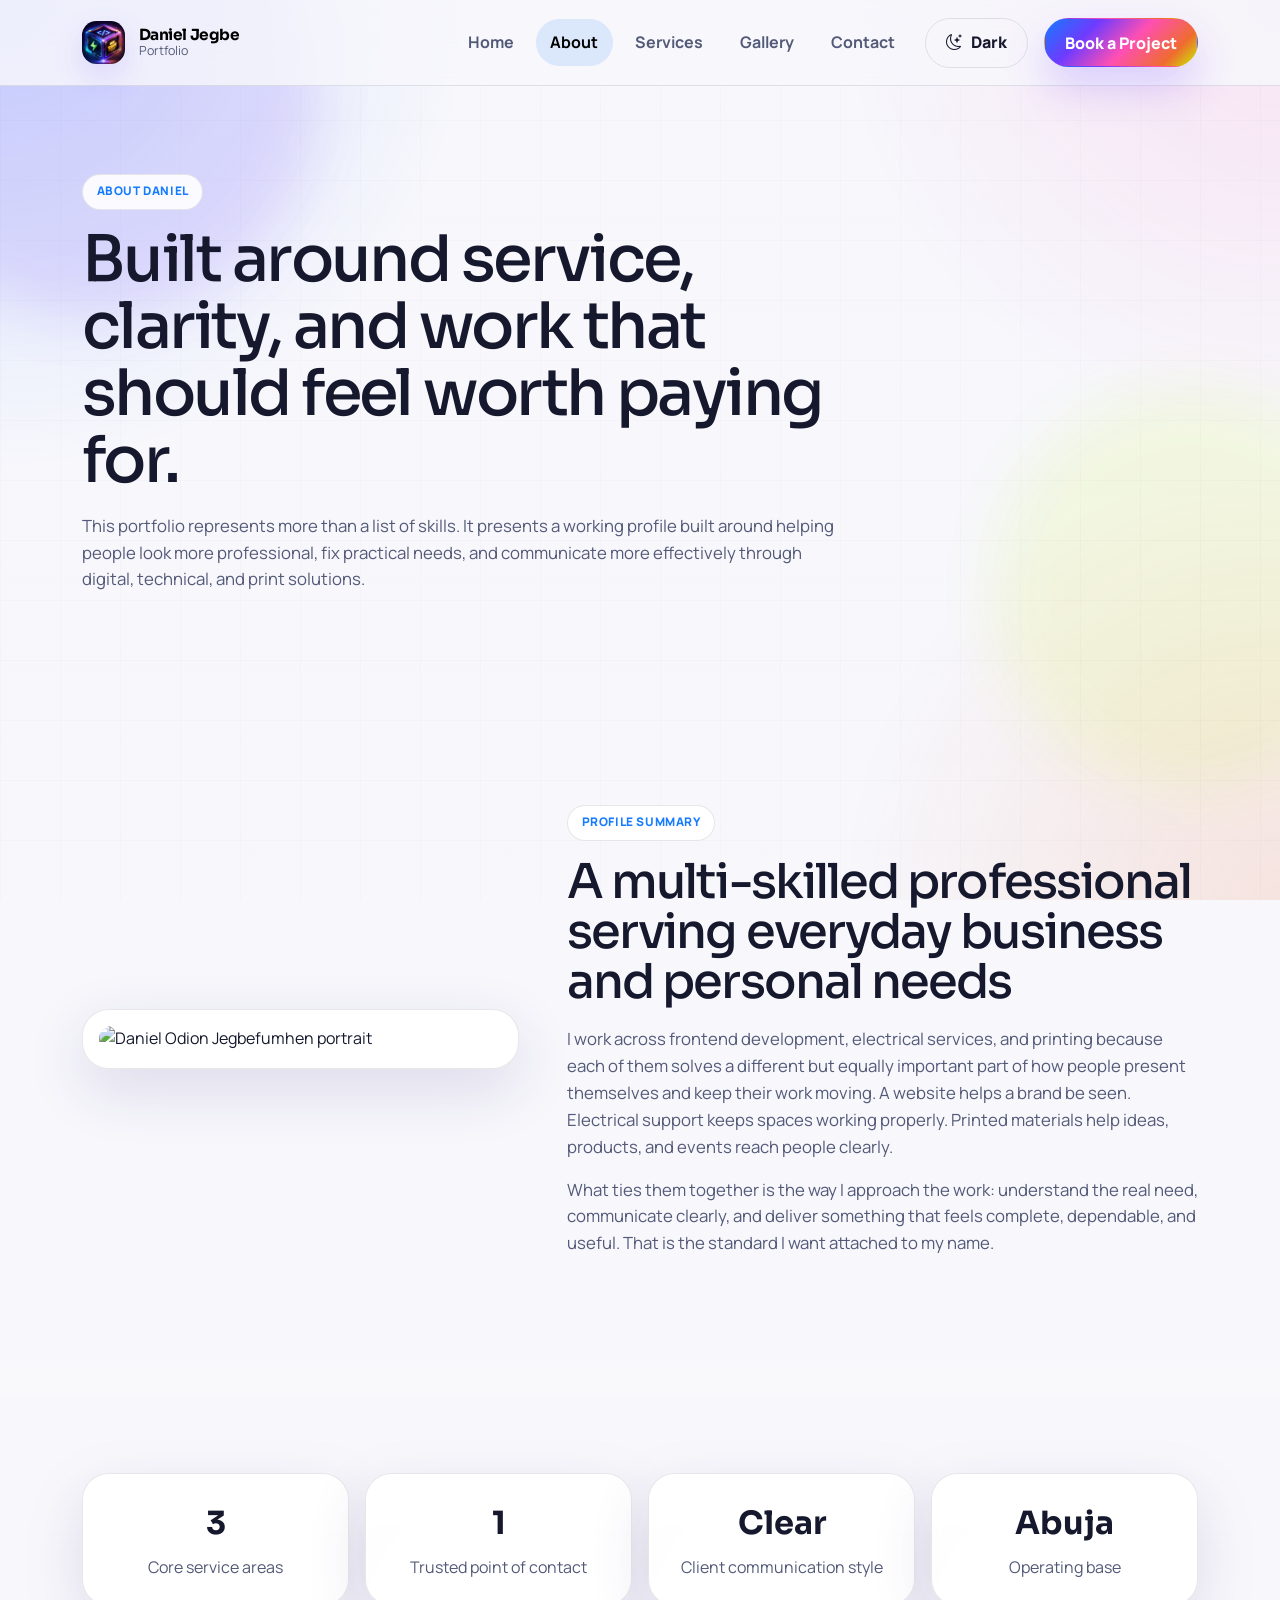
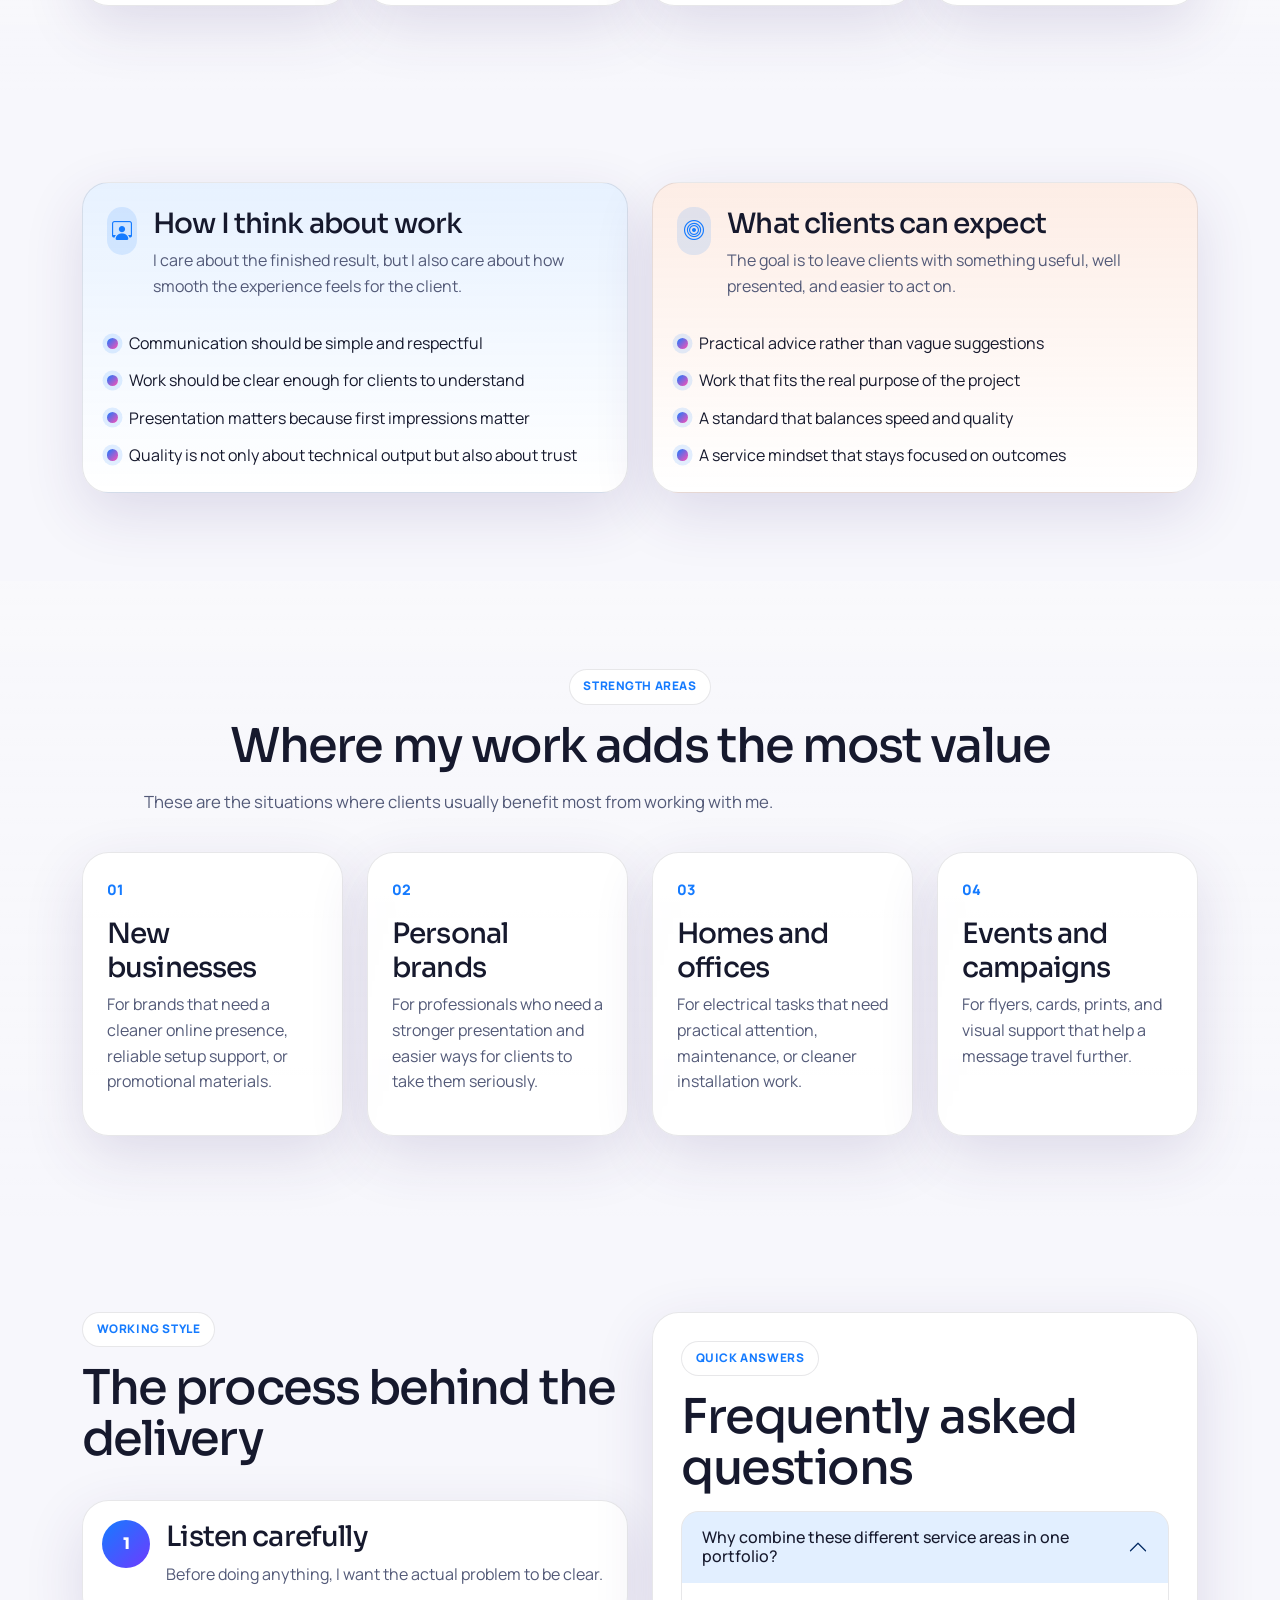
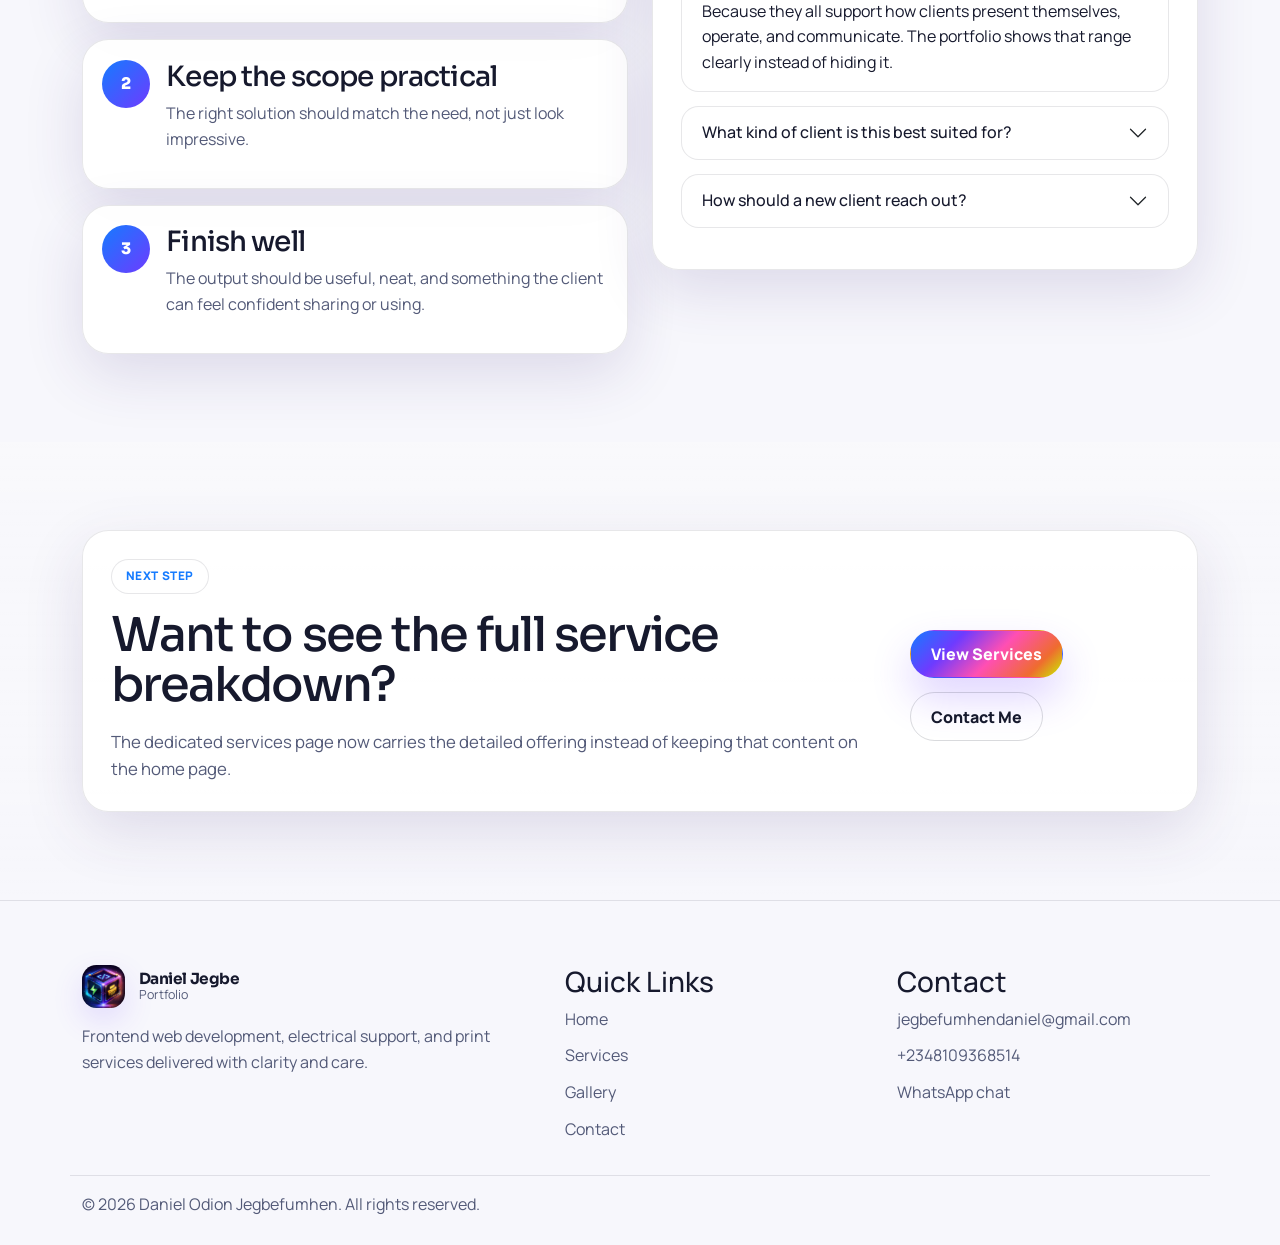
==== commit 79880fdd: "modified: README.md, about.html, css/style.css, gallery.html, index.html, js/script.js and created n" ====
--- a/about.html
+++ b/about.html
@@ -1,293 +1,345 @@
 <!doctype html>
 <html lang="en">
 <head>
-  <meta charset="utf-8" />
-  <meta name="viewport" content="width=device-width, initial-scale=1" />
-  <title>About — Daniel Odion Jegbefumhen</title>
-
+  <meta charset="utf-8">
+  <meta name="viewport" content="width=device-width, initial-scale=1">
+  <title>About | Daniel Odion Jegbefumhen</title>
+  <meta name="description" content="Learn more about Daniel Odion Jegbefumhen, his work approach, and the services he offers across web, electrical, and printing.">
   <link rel="icon" type="image/png" href="assets/img/Link Logo.png">
+  <link rel="preconnect" href="https://fonts.googleapis.com">
+  <link rel="preconnect" href="https://fonts.gstatic.com" crossorigin>
+  <link href="https://fonts.googleapis.com/css2?family=Manrope:wght@400;500;600;700;800&family=Sora:wght@600;700;800&display=swap" rel="stylesheet">
   <link href="https://cdn.jsdelivr.net/npm/bootstrap@5.3.3/dist/css/bootstrap.min.css" rel="stylesheet">
   <link rel="stylesheet" href="https://cdn.jsdelivr.net/npm/bootstrap-icons@1.11.3/font/bootstrap-icons.min.css">
-  <link rel="stylesheet" href="css/style.css" />
+  <link rel="stylesheet" href="css/style.css">
 </head>
-
-<body style="background:#800080;">
-  <div class="fx-bg" aria-hidden="true">
-    <div class="fx-grid"></div>
-    <div class="fx-orbs">
-      <span class="orb orb-a"></span>
-      <span class="orb orb-b"></span>
-      <span class="orb orb-c"></span>
-      <span class="orb orb-d"></span>
-    </div>
-    <canvas id="fxCanvas"></canvas>
+<body>
+  <div class="site-bg" aria-hidden="true">
+    <span class="bg-blur blur-a"></span>
+    <span class="bg-blur blur-b"></span>
+    <span class="bg-grid"></span>
   </div>
 
-  <div id="scrollProgress" class="scroll-progress"></div>
-
-  <nav class="navbar navbar-expand-lg navbar-dark sticky-top nav-glass">
+  <nav class="navbar navbar-expand-lg site-nav sticky-top">
     <div class="container">
-      <a class="navbar-brand brand" href="index.html">
-        <img class="brand-icon" src="assets/img/Link Logo.png" alt="" aria-hidden="true">
-        <span class="fw-semibold">Daniel Jegbe</span>
-        <span class="brand-sub">Portfolio</span>
+      <a class="navbar-brand brand-mark" href="index.html">
+        <img src="assets/img/Link Logo.png" alt="Daniel Jegbe logo">
+        <span>
+          <strong>Daniel Jegbe</strong>
+          <small>Portfolio</small>
+        </span>
       </a>
 
-      <button class="navbar-toggler border-0" type="button" data-bs-toggle="collapse" data-bs-target="#nav">
+      <button class="navbar-toggler nav-toggle" type="button" data-bs-toggle="collapse" data-bs-target="#siteNav" aria-controls="siteNav" aria-expanded="false" aria-label="Toggle navigation">
         <span class="navbar-toggler-icon"></span>
       </button>
 
-      <div id="nav" class="collapse navbar-collapse">
+      <div class="collapse navbar-collapse" id="siteNav">
         <ul class="navbar-nav ms-auto align-items-lg-center gap-lg-2">
-          <li class="nav-item">
-            <a class="nav-link" href="about.html"><i class="bi bi-person-circle me-1"></i>About</a>
-          </li>
-          <li class="nav-item">
-            <a class="nav-link" href="gallery.html"><i class="bi bi-images me-1"></i>Gallery</a>
-          </li>
-          <li class="nav-item">
-            <a class="nav-link" href="index.html#tracks"><i class="bi bi-diagram-3 me-1"></i>My Tracks</a>
-          </li>
-          <li class="nav-item">
-            <a class="nav-link" href="index.html#work"><i class="bi bi-grid-3x3-gap me-1"></i>Portfolio</a>
-          </li>
-          <li class="nav-item">
-            <a class="nav-link" href="index.html#contact"><i class="bi bi-chat-dots me-1"></i>Contact</a>
-          </li>
-
+          <li class="nav-item"><a class="nav-link" href="index.html">Home</a></li>
+          <li class="nav-item"><a class="nav-link active" aria-current="page" href="about.html">About</a></li>
+          <li class="nav-item"><a class="nav-link" href="services.html">Services</a></li>
+          <li class="nav-item"><a class="nav-link" href="gallery.html">Gallery</a></li>
+          <li class="nav-item"><a class="nav-link" href="contact.html">Contact</a></li>
           <li class="nav-item ms-lg-2">
-            <button id="themeToggle" class="btn btn-ghost btn-sm px-3" type="button" aria-label="Toggle theme">
+            <button id="themeToggle" class="theme-toggle" type="button" aria-label="Toggle theme">
               <i class="bi bi-moon-stars"></i>
+              <span>Theme</span>
             </button>
           </li>
+          <li class="nav-item ms-lg-2">
+            <a class="btn btn-brand" href="contact.html">Book a Project</a>
+          </li>
         </ul>
       </div>
     </div>
   </nav>
 
-  <!-- FULL-WIDTH CAROUSEL (immediately after nav) -->
-  <section class="full-banner">
-    <div id="aboutCarousel" class="carousel slide carousel-fade" data-bs-ride="carousel" data-bs-interval="3500">
-      <div class="carousel-inner">
-        <div class="carousel-item active">
-          <img src="https://images.unsplash.com/photo-1522542550221-31fd19575a2d?auto=format&fit=crop&w=1800&q=70" alt="Web">
-        </div>
-        <div class="carousel-item">
-          <img src="https://images.unsplash.com/photo-1509395176047-4a66953fd231?auto=format&fit=crop&w=1800&q=70" alt="Electrical">
-        </div>
-        <div class="carousel-item">
-          <img src="https://images.unsplash.com/photo-1541560052-77ec1bbc09f7?auto=format&fit=crop&w=1800&q=70" alt="Print">
-        </div>
-      </div>
-      <button class="carousel-control-prev" type="button" data-bs-target="#aboutCarousel" data-bs-slide="prev">
-        <span class="carousel-control-prev-icon"></span>
-      </button>
-      <button class="carousel-control-next" type="button" data-bs-target="#aboutCarousel" data-bs-slide="next">
-        <span class="carousel-control-next-icon"></span>
-      </button>
+  <main>
+    <header class="inner-hero section-pad">
+      <div class="container">
+        <div class="section-heading narrow text-start" data-reveal>
+          <span class="eyebrow">About Daniel</span>
+          <h1 class="section-title large-title">Built around service, clarity, and work that should feel worth paying for.</h1>
+          <p class="section-copy">
+            This portfolio represents more than a list of skills. It presents a working profile built around helping people look more professional,
+            fix practical needs, and communicate more effectively through digital, technical, and print solutions.
+          </p>
+        </div>
+      </div>
+    </header>
+
+    <section class="section-pad">
+      <div class="container">
+        <div class="row g-5 align-items-center">
+          <div class="col-lg-5">
+            <div class="image-panel" data-reveal>
+              <img src="assets/img/Dan_HD.png" alt="Daniel Odion Jegbefumhen portrait">
+            </div>
+          </div>
+
+          <div class="col-lg-7">
+            <div class="section-heading text-start narrow mb-0" data-reveal>
+              <span class="eyebrow">Profile Summary</span>
+              <h2 class="section-title">A multi-skilled professional serving everyday business and personal needs</h2>
+              <p class="section-copy">
+                I work across frontend development, electrical services, and printing because each of them solves a different but equally important part
+                of how people present themselves and keep their work moving. A website helps a brand be seen. Electrical support keeps spaces working properly.
+                Printed materials help ideas, products, and events reach people clearly.
+              </p>
+              <p class="section-copy">
+                What ties them together is the way I approach the work: understand the real need, communicate clearly, and deliver something that feels complete,
+                dependable, and useful. That is the standard I want attached to my name.
+              </p>
+            </div>
+          </div>
+        </div>
+      </div>
+    </section>
+
+    <section class="section-pad section-shell">
+      <div class="container">
+        <div class="stat-grid">
+          <article class="stat-card" data-reveal>
+            <strong>3</strong>
+            <span>Core service areas</span>
+          </article>
+          <article class="stat-card" data-reveal>
+            <strong>1</strong>
+            <span>Trusted point of contact</span>
+          </article>
+          <article class="stat-card" data-reveal>
+            <strong>Clear</strong>
+            <span>Client communication style</span>
+          </article>
+          <article class="stat-card" data-reveal>
+            <strong>Abuja</strong>
+            <span>Operating base</span>
+          </article>
+        </div>
+      </div>
+    </section>
+
+    <section class="section-pad">
+      <div class="container">
+        <div class="row g-4">
+          <div class="col-lg-6">
+            <article class="detail-card tone-web h-100" data-reveal>
+              <div class="detail-header">
+                <div class="service-icon"><i class="bi bi-person-workspace"></i></div>
+                <div>
+                  <h3>How I think about work</h3>
+                  <p>I care about the finished result, but I also care about how smooth the experience feels for the client.</p>
+                </div>
+              </div>
+              <ul class="feature-list tight">
+                <li>Communication should be simple and respectful</li>
+                <li>Work should be clear enough for clients to understand</li>
+                <li>Presentation matters because first impressions matter</li>
+                <li>Quality is not only about technical output but also about trust</li>
+              </ul>
+            </article>
+          </div>
+
+          <div class="col-lg-6">
+            <article class="detail-card tone-print h-100" data-reveal>
+              <div class="detail-header">
+                <div class="service-icon"><i class="bi bi-bullseye"></i></div>
+                <div>
+                  <h3>What clients can expect</h3>
+                  <p>The goal is to leave clients with something useful, well presented, and easier to act on.</p>
+                </div>
+              </div>
+              <ul class="feature-list tight">
+                <li>Practical advice rather than vague suggestions</li>
+                <li>Work that fits the real purpose of the project</li>
+                <li>A standard that balances speed and quality</li>
+                <li>A service mindset that stays focused on outcomes</li>
+              </ul>
+            </article>
+          </div>
+        </div>
+      </div>
+    </section>
+
+    <section class="section-pad section-shell">
+      <div class="container">
+        <div class="section-heading" data-reveal>
+          <span class="eyebrow">Strength Areas</span>
+          <h2 class="section-title">Where my work adds the most value</h2>
+          <p class="section-copy">These are the situations where clients usually benefit most from working with me.</p>
+        </div>
+
+        <div class="row g-4">
+          <div class="col-md-6 col-xl-3">
+            <article class="value-card" data-reveal>
+              <span class="value-number">01</span>
+              <h3>New businesses</h3>
+              <p>For brands that need a cleaner online presence, reliable setup support, or promotional materials.</p>
+            </article>
+          </div>
+          <div class="col-md-6 col-xl-3">
+            <article class="value-card" data-reveal>
+              <span class="value-number">02</span>
+              <h3>Personal brands</h3>
+              <p>For professionals who need a stronger presentation and easier ways for clients to take them seriously.</p>
+            </article>
+          </div>
+          <div class="col-md-6 col-xl-3">
+            <article class="value-card" data-reveal>
+              <span class="value-number">03</span>
+              <h3>Homes and offices</h3>
+              <p>For electrical tasks that need practical attention, maintenance, or cleaner installation work.</p>
+            </article>
+          </div>
+          <div class="col-md-6 col-xl-3">
+            <article class="value-card" data-reveal>
+              <span class="value-number">04</span>
+              <h3>Events and campaigns</h3>
+              <p>For flyers, cards, prints, and visual support that help a message travel further.</p>
+            </article>
+          </div>
+        </div>
+      </div>
+    </section>
+
+    <section class="section-pad">
+      <div class="container">
+        <div class="row g-4">
+          <div class="col-lg-6">
+            <div class="section-heading text-start narrow" data-reveal>
+              <span class="eyebrow">Working Style</span>
+              <h2 class="section-title">The process behind the delivery</h2>
+            </div>
+
+            <div class="timeline-steps compact">
+              <article class="timeline-item" data-reveal>
+                <span>1</span>
+                <div>
+                  <h3>Listen carefully</h3>
+                  <p>Before doing anything, I want the actual problem to be clear.</p>
+                </div>
+              </article>
+              <article class="timeline-item" data-reveal>
+                <span>2</span>
+                <div>
+                  <h3>Keep the scope practical</h3>
+                  <p>The right solution should match the need, not just look impressive.</p>
+                </div>
+              </article>
+              <article class="timeline-item" data-reveal>
+                <span>3</span>
+                <div>
+                  <h3>Finish well</h3>
+                  <p>The output should be useful, neat, and something the client can feel confident sharing or using.</p>
+                </div>
+              </article>
+            </div>
+          </div>
+
+          <div class="col-lg-6">
+            <div class="faq-panel" data-reveal>
+              <span class="eyebrow">Quick Answers</span>
+              <h2 class="section-title">Frequently asked questions</h2>
+
+              <div class="accordion standard-accordion" id="aboutFaq">
+                <div class="accordion-item">
+                  <h3 class="accordion-header">
+                    <button class="accordion-button" type="button" data-bs-toggle="collapse" data-bs-target="#faqOne" aria-expanded="true" aria-controls="faqOne">
+                      Why combine these different service areas in one portfolio?
+                    </button>
+                  </h3>
+                  <div id="faqOne" class="accordion-collapse collapse show" data-bs-parent="#aboutFaq">
+                    <div class="accordion-body">
+                      Because they all support how clients present themselves, operate, and communicate. The portfolio shows that range clearly instead of hiding it.
+                    </div>
+                  </div>
+                </div>
+
+                <div class="accordion-item">
+                  <h3 class="accordion-header">
+                    <button class="accordion-button collapsed" type="button" data-bs-toggle="collapse" data-bs-target="#faqTwo" aria-expanded="false" aria-controls="faqTwo">
+                      What kind of client is this best suited for?
+                    </button>
+                  </h3>
+                  <div id="faqTwo" class="accordion-collapse collapse" data-bs-parent="#aboutFaq">
+                    <div class="accordion-body">
+                      Small businesses, professionals, event organizers, students, and people who need direct practical support without unnecessary complexity.
+                    </div>
+                  </div>
+                </div>
+
+                <div class="accordion-item">
+                  <h3 class="accordion-header">
+                    <button class="accordion-button collapsed" type="button" data-bs-toggle="collapse" data-bs-target="#faqThree" aria-expanded="false" aria-controls="faqThree">
+                      How should a new client reach out?
+                    </button>
+                  </h3>
+                  <div id="faqThree" class="accordion-collapse collapse" data-bs-parent="#aboutFaq">
+                    <div class="accordion-body">
+                      The contact page is now the best place to start. It includes the full inquiry form, email, phone, WhatsApp, and location details.
+                    </div>
+                  </div>
+                </div>
+              </div>
+            </div>
+          </div>
+        </div>
+      </div>
+    </section>
+
+    <section class="section-pad section-shell">
+      <div class="container">
+        <div class="cta-panel" data-reveal>
+          <div>
+            <span class="eyebrow">Next Step</span>
+            <h2 class="section-title">Want to see the full service breakdown?</h2>
+            <p class="section-copy mb-0">The dedicated services page now carries the detailed offering instead of keeping that content on the home page.</p>
+          </div>
+          <div class="cta-actions">
+            <a class="btn btn-brand" href="services.html">View Services</a>
+            <a class="btn btn-outline-brand" href="contact.html">Contact Me</a>
+          </div>
+        </div>
+      </div>
+    </section>
+  </main>
+
+  <footer class="site-footer">
+    <div class="container footer-grid">
+      <div>
+        <a class="brand-mark footer-brand" href="index.html">
+          <img src="assets/img/Link Logo.png" alt="Daniel Jegbe logo">
+          <span>
+            <strong>Daniel Jegbe</strong>
+            <small>Portfolio</small>
+          </span>
+        </a>
+        <p class="footer-copy">Frontend web development, electrical support, and print services delivered with clarity and care.</p>
+      </div>
+
+      <div>
+        <h3>Quick Links</h3>
+        <ul class="footer-links">
+          <li><a href="index.html">Home</a></li>
+          <li><a href="services.html">Services</a></li>
+          <li><a href="gallery.html">Gallery</a></li>
+          <li><a href="contact.html">Contact</a></li>
+        </ul>
+      </div>
+
+      <div>
+        <h3>Contact</h3>
+        <ul class="footer-links">
+          <li><a href="mailto:jegbefumhendaniel@gmail.com">jegbefumhendaniel@gmail.com</a></li>
+          <li><a href="tel:+2348109368514">+2348109368514</a></li>
+          <li><a href="#" data-whatsapp-link>WhatsApp chat</a></li>
+        </ul>
+      </div>
     </div>
-  </section>
-
-  <!-- CONTENT -->
-  <header class="section hero hero-sm">
-    <div class="container">
-      <div class="chip mb-3 reveal"><i class="bi bi-person-badge"></i><span>About Daniel Jegbe</span></div>
-      <h1 class="display-6 fw-bold reveal">Elegant. Reliable. Premium Delivery.</h1>
-      <p class="lead text-readable reveal mt-3" style="font-weight: 600">
-        I’m Daniel Odion Jegbefumhen — a multi-skilled professional combining technology, engineering, and creative production.
-        I build modern frontend interfaces, execute safe electrical solutions, and deliver premium printing that elevates brands and events.
-      </p>
-
-      <div class="motto reveal mt-3">
-        <i class="bi bi-gem"></i>
-        <span>We Build It, Power It, And Bring It to Life With Innovation in Web, Precision in Power, Quality in Printing.</span>
-          <i class="bi bi-gem"></i>
-      </div>
-
-      <div class="d-flex gap-2 mt-4 reveal">
-        <a class="btn btn-neon" href="index.html#contact"><i class="bi bi-send"></i> Contact Me</a>
-        <a class="btn btn-ghost" href="gallery.html"><i class="bi bi-images"></i> View Gallery</a>
-      </div>
-    </div>
-  </header>
-
-  <!-- SERVICE DETAIL CARDS -->
-  <section class="section pt-0">
-    <div class="container">
-      <div class="section-head reveal">
-        <h2 class="h1 fw-bold">Services In Detail</h2>
-        <p class="text-readable mb-0">Each service is structured, itemized, and client-ready.</p>
-      </div>
-
-      <div class="row g-4 mt-2">
-
-        <!-- WEB (image right) -->
-        <div class="col-12">
-          <div class="service-card service-web reveal">
-            <div class="row g-0 align-items-stretch">
-              <div class="col-lg-7 p-4 p-lg-5">
-                <div class="svc-head">
-                  <span class="svc-ico"><i class="bi bi-code-slash"></i></span>
-                  <div>
-                    <h3 class="h3 fw-bold mb-1">🌐 Frontend Web Developer Services</h3>
-                    <div class="text-readable">Luxury UI, responsive design, and interactive web experiences.</div>
-                  </div>
-                </div>
-
-                <div class="svc-list mt-4">
-                  <div class="svc-item"><i class="bi bi-ui-checks-grid"></i> Website UI Development (Figma/XD/PSD to HTML)</div>
-                  <div class="svc-item"><i class="bi bi-phone"></i> Responsive Web Design (mobile-first)</div>
-                  <div class="svc-item"><i class="bi bi-rocket-takeoff"></i> Landing Page Development</div>
-                  <div class="svc-item"><i class="bi bi-lightning"></i> Interactive Web Features (animations, modals, sliders)</div>
-                  <div class="svc-item"><i class="bi bi-bootstrap"></i> Frontend Framework Integration (Bootstrap / Tailwind)</div>
-                  <div class="svc-item"><i class="bi bi-braces"></i> React / Modern JavaScript Development</div>
-                  <div class="svc-item"><i class="bi bi-plug"></i> API Integration (REST / JSON)</div>
-                  <div class="svc-item"><i class="bi bi-arrow-repeat"></i> Website Redesign (UI/UX Improvement)</div>
-                  <div class="svc-item"><i class="bi bi-speedometer2"></i> Performance Optimization (lazy loading, minify)</div>
-                  <div class="svc-item"><i class="bi bi-globe2"></i> Cross-Browser Compatibility</div>
-                  <div class="svc-item"><i class="bi bi-bug"></i> Frontend Bug Fixing</div>
-                  <div class="svc-item"><i class="bi bi-wrench-adjustable-circle"></i> Website Maintenance (Frontend)</div>
-                </div>
-
-                <div class="svc-cta mt-4">
-                  <a class="btn btn-neon" href="index.html#contact"><i class="bi bi-send"></i> Request Web Service</a>
-                </div>
-              </div>
-
-              <div class="col-lg-5 svc-img">
-                <img src="https://images.unsplash.com/photo-1555066931-4365d14bab8c?auto=format&fit=crop&w=1600&q=70" alt="Web services image">
-              </div>
-            </div>
-          </div>
-        </div>
-
-        <!-- ELECTRICAL (image left) -->
-        <div class="col-12">
-          <div class="service-card service-elec reveal">
-            <div class="row g-0 align-items-stretch flex-lg-row-reverse">
-              <div class="col-lg-7 p-4 p-lg-5">
-                <div class="svc-head">
-                  <span class="svc-ico"><i class="bi bi-lightning-charge"></i></span>
-                  <div>
-                    <h3 class="h3 fw-bold mb-1">⚡ Electrical Services</h3>
-                    <div class="text-readable">Safety-first installation, troubleshooting, and protection systems.</div>
-                  </div>
-                </div>
-
-                <div class="svc-list mt-4">
-                  <div class="svc-item"><i class="bi bi-plug"></i> Installations (new wiring, rewiring, fittings)</div>
-                  <div class="svc-item"><i class="bi bi-lightbulb"></i> Lighting Services (indoor/outdoor, LED upgrade)</div>
-                  <div class="svc-item"><i class="bi bi-tools"></i> Repairs & Maintenance (fault detection)</div>
-                  <div class="svc-item"><i class="bi bi-house"></i> Residential Services (fans, heater, cooker, AC)</div>
-                  <div class="svc-item"><i class="bi bi-building"></i> Commercial Services (DB setup, inspections)</div>
-                  <div class="svc-item"><i class="bi bi-battery-charging"></i> Power & Backup Systems (inverter, changeover)</div>
-                  <div class="svc-item"><i class="bi bi-shield-check"></i> Safety & Protection (earthing, breakers, surge)</div>
-                  <div class="svc-item"><i class="bi bi-camera-video"></i> Specialized (solar connection, CCTV, fence)</div>
-                </div>
-
-                <div class="svc-cta mt-4">
-                  <a class="btn btn-neon" href="index.html#contact"><i class="bi bi-send"></i> Request Electrical Service</a>
-                </div>
-              </div>
-
-              <div class="col-lg-5 svc-img">
-                <img src="https://images.unsplash.com/photo-1509395176047-4a66953fd231?auto=format&fit=crop&w=1600&q=70" alt="Electrical services image">
-              </div>
-            </div>
-          </div>
-        </div>
-
-        <!-- PRINT (image right) -->
-        <div class="col-12">
-          <div class="service-card service-print reveal">
-            <div class="row g-0 align-items-stretch">
-              <div class="col-lg-7 p-4 p-lg-5">
-                <div class="svc-head">
-                  <span class="svc-ico"><i class="bi bi-printer"></i></span>
-                  <div>
-                    <h3 class="h3 fw-bold mb-1">🖨 General Printing Services</h3>
-                    <div class="text-readable">Sharp prints, premium finishing, and fast turnaround for brands & events.</div>
-                  </div>
-                </div>
-
-                <div class="svc-list mt-4">
-                  <div class="svc-item"><i class="bi bi-file-earmark-text"></i> Document Printing (B/W, colour, bulk)</div>
-                  <div class="svc-item"><i class="bi bi-journal-bookmark"></i> Booklet & Binding (spiral/comb/hard/soft)</div>
-                  <div class="svc-item"><i class="bi bi-briefcase"></i> Business Materials (cards, letterheads, receipts)</div>
-                  <div class="svc-item"><i class="bi bi-megaphone"></i> Branding Prints (flyers, posters, brochures, banners)</div>
-                  <div class="svc-item"><i class="bi bi-tags"></i> Labels & Stickers (custom/transparent/product)</div>
-                  <div class="svc-item"><i class="bi bi-balloon"></i> Event Prints (invites, programs, souvenirs)</div>
-                  <div class="svc-item"><i class="bi bi-mortarboard"></i> Educational (manuals, certificates, training)</div>
-                  <div class="svc-item"><i class="bi bi-aspect-ratio"></i> Large Format (signage, backdrops, wall branding)</div>
-                  <div class="svc-item"><i class="bi bi-stars"></i> Specialty (shirts, mugs, caps, nylon, packaging)</div>
-                </div>
-
-                <div class="svc-cta mt-4">
-                  <a class="btn btn-neon" href="index.html#contact"><i class="bi bi-send"></i> Request Printing Service</a>
-                </div>
-              </div>
-
-              <div class="col-lg-5 svc-img">
-                <img src="https://images.unsplash.com/photo-1541560052-77ec1bbc09f7?auto=format&fit=crop&w=1600&q=70" alt="Printing services image">
-              </div>
-            </div>
-          </div>
-        </div>
-
-      </div>
-    </div>
-  </section>
-
-  <!-- FOOTER -->
-  <footer class="site-footer">
-    <div class="container">
-      <div class="footer-inner">
-        <div class="footer-brand">
-          <div class="footer-motto">
-            <i class="bi bi-gem"></i>
-            <span>We Build It, Power It, And Bring It to Life With Innovation in Web, Precision in Power, Quality in Printing.</span>
-            <i class="bi bi-gem"></i>
-          </div>
-          <div class="text-dim small">
-            Premium service delivery across Web Developments, Electrical Works, and General Printing Solutions — Built For Quality And Trust.
-          </div>
-          <div class="footer-social">
-            <a class="social-btn sm" href="https://www.linkedin.com/in/daniel-jegbefumhen-944aa9156/" target="_blank" aria-label="LinkedIn"><i class="bi bi-linkedin"></i></a>
-            <a class="social-btn sm" href="https://github.com/Lorddan212" target="_blank" aria-label="GitHub"><i class="bi bi-github"></i></a>
-            <a class="social-btn sm" href="https://x.com/lorddan212" target="_blank" aria-label="X"><i class="bi bi-twitter-x"></i></a>
-            <a class="social-btn sm" href="https://www.tiktok.com/@lorddan212?lang=en" target="_blank" aria-label="TikTok"><i class="bi bi-tiktok"></i></a>
-            <a class="social-btn sm" href="https://www.youtube.com/@Lorddan212" target="_blank" aria-label="YouTube"><i class="bi bi-youtube"></i></a>
-            <a class="social-btn sm" href="https://web.facebook.com/Lorddan212" target="_blank" aria-label="Facebook"><i class="bi bi-facebook"></i></a>
-          </div>
-        </div>
-
-        <div class="footer-links">
-          <div class="fw-bold mb-2">Quick Links</div>
-          <a href="index.html">Home</a>
-          <a href="about.html">About</a>
-          <a href="gallery.html">Gallery</a>
-          <a href="index.html#tracks">My Tracks</a>
-          <a href="index.html#work">Portfolio</a>
-          <a href="index.html#contact">Contact</a>
-        </div>
-
-        <div class="footer-links">
-          <div class="fw-bold mb-2">Contact</div>
-          <a href="mailto:jegbefumhendaniel@gmail.com"><i class="bi bi-envelope-at me-2"></i> Email</a>
-          <a href="tel:+2348109368514"><i class="bi bi-telephone me-2"></i> Phone</a>
-          <a href="https://wa.me/2348109368514?text=Hi%20Daniel%2C%20I%20saw%20your%20portfolio%20and%20I%20want%20to%20discuss%20a%20project%2Fservice." target="_blank">
-            <i class="bi bi-whatsapp me-2"></i> WhatsApp
-          </a>
-          <a href="https://www.google.com/maps/search/?api=1&query=Plot%20346%20Plase%201%20Lugbe%20Airport%20Road%20FCT%20Abuja%20Nigeria" target="_blank">
-            <i class="bi bi-geo-alt me-2"></i> Plot 346 Plase 1 Lugbe, Abuja
-          </a>
-        </div>
-      </div>
-
-      <div class="footer-bottom">
-        <div>© <span id="year"></span> Daniel Odion Jegbefumhen. All rights reserved.</div>
-        <div class="text-dim">From Pixels to Power to Print — Premium Solutions, End-to-End.</div>
-      </div>
+
+    <div class="container footer-bottom">
+      <p>&copy; <span data-year></span> Daniel Odion Jegbefumhen. All rights reserved.</p>
     </div>
   </footer>
 
--- a/css/style.css
+++ b/css/style.css
@@ -1,1805 +1,980 @@
-:root{
-  --bg:#050713;
-  --text:#f4f8ff;
-  --muted: rgba(244,248,255,.90);
-  --dim: rgba(244,248,255,.72);
-
-  /* Signature colors */
-  --blue:#00a3ff;
-  --purple1:#7c5cff;
-  --purple2:#b14cff;
-  --green:#25ff9a;
-  --gold:#ffd166;
-
-  /* Gradients */
-  --grad-lux: linear-gradient(135deg, var(--blue), var(--purple1), var(--green), var(--gold));
-  --grad-web: linear-gradient(135deg, var(--purple1), var(--purple2));
-  --grad-elec: linear-gradient(135deg, var(--green), rgba(37,255,154,.45));
-  --grad-print: linear-gradient(135deg, var(--blue), rgba(0,163,255,.35));
-  --glass: rgba(255,255,255,.07);
-  --stroke: rgba(255,255,255,.14);
-}
-
-/* ===== Theme: Light (Luxury) ===== */
-body[data-theme="light"]{
-  --bg:#f6f8ff;
-  --text:#0b1020;
-  --muted: rgba(11,16,32,.86);
-  --dim: rgba(11,16,32,.62);
-  --glass: rgba(0,0,0,.05);
-  --stroke: rgba(0,0,0,.12);
-}
-
-*{scroll-behavior:smooth}
-body{
+:root {
+  --bg: #f7f7fc;
+  --surface: rgba(255, 255, 255, 0.9);
+  --surface-strong: #ffffff;
+  --surface-muted: #edf0ff;
+  --text: #16192d;
+  --muted: #535a78;
+  --line: rgba(22, 25, 45, 0.1);
+  --line-strong: rgba(22, 25, 45, 0.16);
+  --shadow: 0 20px 60px rgba(61, 40, 122, 0.14);
+
+  --electric-blue: #157bff;
+  --lemon-green: #c7f000;
+  --purple: #6e3bff;
+  --pink: #ff4fb3;
+  --burnt-orange: #ef6c2f;
+
+  --accent: var(--electric-blue);
+  --accent-strong: #0c5ad8;
+  --accent-soft: rgba(21, 123, 255, 0.12);
+  --accent-warm-soft: rgba(239, 108, 47, 0.14);
+  --hero-grad: linear-gradient(135deg, var(--electric-blue) 0%, var(--purple) 28%, var(--pink) 55%, var(--burnt-orange) 82%, var(--lemon-green) 100%);
+}
+
+body[data-theme="dark"] {
+  --bg: #0c1020;
+  --surface: rgba(21, 28, 56, 0.92);
+  --surface-strong: #141b37;
+  --surface-muted: #1c2344;
+  --text: #f5f7ff;
+  --muted: #d7defa;
+  --line: rgba(215, 222, 250, 0.12);
+  --line-strong: rgba(215, 222, 250, 0.2);
+  --shadow: 0 24px 80px rgba(0, 0, 0, 0.4);
+  --accent: #67a4ff;
+  --accent-strong: #a4c6ff;
+  --accent-soft: rgba(103, 164, 255, 0.18);
+  --accent-warm-soft: rgba(255, 79, 179, 0.16);
+  --hero-grad: linear-gradient(135deg, #3e8fff 0%, #7d55ff 32%, #ff68bf 58%, #ff8a45 84%, #d6ff57 100%);
+}
+
+*,
+*::before,
+*::after {
+  box-sizing: border-box;
+}
+
+html {
+  scroll-behavior: smooth;
+}
+
+body {
+  margin: 0;
+  font-family: "Manrope", sans-serif;
+  color: var(--text);
   background: var(--bg);
-  color: var(--text);
-  overflow-x:hidden;
-}
-
-/* ===== Animated Background ===== */
-.fx-bg{
-  position:fixed;
-  inset:0;
-  z-index:-1;
-  pointer-events:none;
-  overflow:hidden;
+  line-height: 1.6;
+  overflow-x: hidden;
+}
+
+img {
+  max-width: 100%;
+  display: block;
+}
+
+a {
+  color: inherit;
+  text-decoration: none;
+}
+
+button,
+input,
+select,
+textarea {
+  font: inherit;
+}
+
+.site-bg {
+  position: fixed;
+  inset: 0;
+  z-index: -1;
+  overflow: hidden;
+  pointer-events: none;
   background:
-    radial-gradient(circle at 50% 50%, rgba(10,16,60,.26), rgba(2,3,22,.72) 48%, rgba(1,1,12,.96) 78%),
-    #040611;
-}
-body[data-theme="light"] .fx-bg{
+    radial-gradient(circle at top left, rgba(21, 123, 255, 0.16), transparent 30%),
+    radial-gradient(circle at top right, rgba(255, 79, 179, 0.12), transparent 28%),
+    radial-gradient(circle at bottom right, rgba(239, 108, 47, 0.14), transparent 28%),
+    linear-gradient(180deg, rgba(255, 255, 255, 0.04), rgba(255, 255, 255, 0));
+}
+
+body[data-theme="dark"] .site-bg {
   background:
-    radial-gradient(circle at 50% 42%, rgba(0,163,255,.10), rgba(124,92,255,.08) 36%, rgba(246,248,255,.92) 72%),
-    linear-gradient(180deg, #fbfdff 0%, #eef3ff 52%, #f6f8ff 100%);
-}
-.fx-grid{
-  position:absolute; inset:-6%;
-  z-index:0;
+    radial-gradient(circle at top left, rgba(62, 143, 255, 0.22), transparent 30%),
+    radial-gradient(circle at top right, rgba(255, 104, 191, 0.18), transparent 26%),
+    radial-gradient(circle at bottom right, rgba(255, 138, 69, 0.18), transparent 26%),
+    linear-gradient(180deg, rgba(255, 255, 255, 0.02), rgba(255, 255, 255, 0));
+}
+
+.bg-blur {
+  position: absolute;
+  border-radius: 999px;
+  filter: blur(28px);
+  opacity: 0.75;
+}
+
+.blur-a {
+  width: 28rem;
+  height: 28rem;
+  top: -8rem;
+  left: -8rem;
+  background: rgba(110, 59, 255, 0.18);
+}
+
+.blur-b {
+  width: 25rem;
+  height: 25rem;
+  right: -7rem;
+  bottom: 7rem;
+  background: rgba(199, 240, 0, 0.14);
+}
+
+.bg-grid {
+  position: absolute;
+  inset: 0;
+  background-image:
+    linear-gradient(var(--line) 1px, transparent 1px),
+    linear-gradient(90deg, var(--line) 1px, transparent 1px);
+  background-size: 3.75rem 3.75rem;
+  opacity: 0.18;
+}
+
+.section-pad {
+  padding: 5.5rem 0;
+}
+
+.section-shell {
+  background: linear-gradient(180deg, rgba(255, 255, 255, 0.24), rgba(255, 255, 255, 0.08));
+}
+
+body[data-theme="dark"] .section-shell {
+  background: linear-gradient(180deg, rgba(255, 255, 255, 0.03), rgba(255, 255, 255, 0.01));
+}
+
+.site-nav {
+  padding: 1rem 0;
+  background: rgba(247, 247, 252, 0.82);
+  backdrop-filter: blur(18px);
+  border-bottom: 1px solid var(--line);
+}
+
+body[data-theme="dark"] .site-nav {
+  background: rgba(12, 16, 32, 0.86);
+}
+
+.brand-mark {
+  display: inline-flex;
+  align-items: center;
+  gap: 0.85rem;
+}
+
+.brand-mark img {
+  width: 2.7rem;
+  height: 2.7rem;
+  object-fit: contain;
+  border-radius: 0.9rem;
+  box-shadow: 0 12px 30px rgba(110, 59, 255, 0.15);
+}
+
+.brand-mark span {
+  display: flex;
+  flex-direction: column;
+  line-height: 1.1;
+}
+
+.brand-mark strong {
+  font-family: "Sora", sans-serif;
+  font-size: 0.96rem;
+  letter-spacing: -0.03em;
+}
+
+.brand-mark small {
+  color: var(--muted);
+  font-size: 0.78rem;
+}
+
+.nav-link {
+  color: var(--muted);
+  font-weight: 700;
+  padding: 0.65rem 0.9rem !important;
+  border-radius: 999px;
+}
+
+.nav-link:hover,
+.nav-link:focus,
+.nav-link.active {
+  color: var(--text);
+  background: var(--accent-soft);
+}
+
+.nav-toggle {
+  border: 1px solid var(--line);
+  border-radius: 0.9rem;
+}
+
+.theme-toggle,
+.btn-brand,
+.btn-outline-brand {
+  display: inline-flex;
+  align-items: center;
+  justify-content: center;
+  gap: 0.55rem;
+  min-height: 3rem;
+  padding: 0.7rem 1.25rem;
+  border-radius: 999px;
+  font-weight: 800;
+  transition: transform 0.2s ease, border-color 0.2s ease, background 0.2s ease, color 0.2s ease, box-shadow 0.2s ease;
+}
+
+.theme-toggle {
+  border: 1px solid var(--line);
+  background: transparent;
+  color: var(--text);
+}
+
+.theme-toggle:hover,
+.btn-brand:hover,
+.btn-outline-brand:hover,
+.filter-chip:hover {
+  transform: translateY(-1px);
+}
+
+.btn-brand {
+  border: 1px solid transparent;
+  background: var(--hero-grad);
+  color: #ffffff;
+  box-shadow: 0 20px 40px rgba(110, 59, 255, 0.22);
+}
+
+.btn-outline-brand {
+  border: 1px solid var(--line-strong);
+  background: transparent;
+  color: var(--text);
+}
+
+.eyebrow {
+  display: inline-flex;
+  align-items: center;
+  gap: 0.5rem;
+  padding: 0.45rem 0.85rem;
+  border-radius: 999px;
+  border: 1px solid var(--line);
+  background: var(--surface);
+  color: var(--accent);
+  font-weight: 800;
+  letter-spacing: 0.05em;
+  text-transform: uppercase;
+  font-size: 0.74rem;
+}
+
+.display-title,
+.section-title,
+.large-title,
+.form-title {
+  font-family: "Sora", sans-serif;
+  letter-spacing: -0.04em;
+  line-height: 1.05;
+  margin: 1rem 0 1.15rem;
+}
+
+.display-title {
+  max-width: 12ch;
+  font-size: clamp(2.7rem, 7vw, 5.5rem);
+}
+
+.section-title,
+.form-title {
+  font-size: clamp(2rem, 4vw, 3rem);
+}
+
+.large-title {
+  font-size: clamp(2.45rem, 5vw, 4.1rem);
+}
+
+.hero-copy,
+.section-copy,
+.footer-copy,
+.portfolio-body p,
+.service-card p,
+.value-card p,
+.timeline-item p,
+.contact-card span,
+.gallery-card-copy p,
+.detail-card p,
+.accordion-body,
+.mini-tile span,
+.metric-card span,
+.stat-card span {
+  color: var(--muted);
+}
+
+.hero-copy,
+.section-copy {
+  max-width: 47rem;
+  font-size: 1.05rem;
+}
+
+body[data-theme="dark"] .hero-copy,
+body[data-theme="dark"] .section-copy,
+body[data-theme="dark"] .footer-copy,
+body[data-theme="dark"] .portfolio-body p,
+body[data-theme="dark"] .service-card p,
+body[data-theme="dark"] .value-card p,
+body[data-theme="dark"] .timeline-item p,
+body[data-theme="dark"] .contact-card span,
+body[data-theme="dark"] .gallery-card-copy p,
+body[data-theme="dark"] .detail-card p,
+body[data-theme="dark"] .accordion-body,
+body[data-theme="dark"] .mini-tile span,
+body[data-theme="dark"] .metric-card span,
+body[data-theme="dark"] .stat-card span,
+body[data-theme="dark"] .footer-links a,
+body[data-theme="dark"] .nav-link,
+body[data-theme="dark"] .brand-mark small {
+  color: var(--muted);
+}
+
+.hero {
+  padding-top: 4rem;
+}
+
+.hero-actions,
+.cta-actions,
+.section-cta {
+  display: flex;
+  flex-wrap: wrap;
+  gap: 0.9rem;
+  margin-top: 1.8rem;
+}
+
+.section-cta {
+  justify-content: center;
+}
+
+.badge-cluster {
+  display: flex;
+  flex-wrap: wrap;
+  gap: 0.8rem;
+  margin-top: 1.5rem;
+}
+
+.accent-badge {
+  display: inline-flex;
+  align-items: center;
+  gap: 0.5rem;
+  padding: 0.7rem 1rem;
+  border-radius: 999px;
+  background: var(--surface);
+  border: 1px solid var(--line);
+  color: var(--text);
+  font-weight: 700;
+  box-shadow: var(--shadow);
+}
+
+.hero-metrics,
+.stat-grid {
+  margin-top: 1.5rem;
+}
+
+.metric-card,
+.stat-card,
+.profile-panel,
+.image-panel,
+.about-panel,
+.form-panel,
+.faq-panel,
+.cta-panel,
+.split-banner,
+.service-card,
+.value-card,
+.portfolio-card,
+.detail-card,
+.contact-card,
+.gallery-card,
+.mini-tile,
+.timeline-item {
+  border-radius: 1.65rem;
+  border: 1px solid var(--line);
+  background: var(--surface);
+  box-shadow: var(--shadow);
+}
+
+.metric-card,
+.stat-card,
+.service-card,
+.value-card,
+.detail-card {
+  height: 100%;
+  padding: 1.5rem;
+}
+
+.tone-web {
   background:
-    radial-gradient(circle at 10% 12%, rgba(177,76,255,.18), transparent 40%),
-    radial-gradient(circle at 92% 14%, rgba(0,163,255,.18), transparent 42%),
-    radial-gradient(circle at 12% 90%, rgba(255,65,176,.14), transparent 46%),
-    radial-gradient(circle at 88% 88%, rgba(0,255,240,.12), transparent 46%),
-    linear-gradient(rgba(255,255,255,.035) 1px, transparent 1px),
-    linear-gradient(90deg, rgba(255,255,255,.035) 1px, transparent 1px),
-    linear-gradient(rgba(255,255,255,.018) 1px, transparent 1px),
-    linear-gradient(90deg, rgba(255,255,255,.018) 1px, transparent 1px);
-  background-size: auto, auto, auto, auto, 58px 58px, 58px 58px, 12px 12px, 12px 12px;
-  opacity:.88;
-  transform: scale(1.02);
-  animation: gridFloat 18s ease-in-out infinite;
-}
-body[data-theme="light"] .fx-grid{
+    linear-gradient(180deg, rgba(21, 123, 255, 0.1), rgba(255, 255, 255, 0)),
+    var(--surface);
+}
+
+.tone-electric {
   background:
-    radial-gradient(circle at 10% 12%, rgba(177,76,255,.11), transparent 40%),
-    radial-gradient(circle at 92% 14%, rgba(0,163,255,.10), transparent 42%),
-    radial-gradient(circle at 12% 90%, rgba(255,65,176,.08), transparent 46%),
-    radial-gradient(circle at 88% 88%, rgba(0,255,240,.07), transparent 46%),
-    linear-gradient(rgba(11,16,32,.05) 1px, transparent 1px),
-    linear-gradient(90deg, rgba(11,16,32,.05) 1px, transparent 1px),
-    linear-gradient(rgba(11,16,32,.025) 1px, transparent 1px),
-    linear-gradient(90deg, rgba(11,16,32,.025) 1px, transparent 1px);
-  opacity:.72;
-}
-.fx-grid::before,
-.fx-grid::after{
-  content:"";
-  position:absolute;
-  inset:0;
-  pointer-events:none;
-}
-.fx-grid::before{
+    linear-gradient(180deg, rgba(199, 240, 0, 0.16), rgba(255, 255, 255, 0)),
+    var(--surface);
+}
+
+.tone-print {
   background:
-    linear-gradient(135deg, rgba(0,163,255,.12), transparent 24%) top left / 38% 38% no-repeat,
-    linear-gradient(225deg, rgba(177,76,255,.12), transparent 24%) top right / 38% 38% no-repeat,
-    linear-gradient(45deg, rgba(255,65,176,.10), transparent 24%) bottom left / 38% 38% no-repeat,
-    linear-gradient(-45deg, rgba(0,255,240,.10), transparent 24%) bottom right / 38% 38% no-repeat;
-  opacity:.85;
-}
-.fx-grid::after{
+    linear-gradient(180deg, rgba(239, 108, 47, 0.12), rgba(255, 255, 255, 0)),
+    var(--surface);
+}
+
+body[data-theme="dark"] .tone-web {
   background:
-    radial-gradient(circle at 50% 50%, transparent 26%, rgba(255,255,255,.04) 27%, transparent 28%, transparent 40%, rgba(255,255,255,.03) 41%, transparent 42%);
-  opacity:.25;
-}
-body[data-theme="light"] .fx-grid::after{
+    linear-gradient(180deg, rgba(62, 143, 255, 0.14), rgba(255, 255, 255, 0)),
+    var(--surface);
+}
+
+body[data-theme="dark"] .tone-electric {
   background:
-    radial-gradient(circle at 50% 50%, transparent 26%, rgba(11,16,32,.04) 27%, transparent 28%, transparent 40%, rgba(11,16,32,.025) 41%, transparent 42%);
-  opacity:.18;
-}
-@keyframes gridFloat{
-  0%,100%{transform: translate(0,0) scale(1.02)}
-  50%{transform: translate(8px,-10px) scale(1.03)}
-}
-.fx-orbs .orb{position:absolute; border-radius:999px; filter: blur(34px); opacity:.58}
-.orb-a{width:420px;height:420px;left:-120px;top:80px;background:rgba(124,92,255,.45)}
-.orb-b{width:520px;height:520px;right:-180px;top:120px;background:rgba(0,163,255,.38)}
-.orb-c{width:380px;height:380px;left:40%;bottom:-160px;background:rgba(37,255,154,.22)}
-.orb-d{width:320px;height:320px;right:18%;bottom:-140px;background:rgba(255,209,102,.18)}
-.fx-corner-glow{
-  position:absolute;
-  width:min(34vw, 440px);
-  aspect-ratio:1/1;
-  border-radius:50%;
-  filter: blur(30px);
-  opacity:.22;
-  z-index:0;
-}
-.glow-tl{left:-8%; top:-8%; background: radial-gradient(circle, rgba(177,76,255,.8), transparent 68%);}
-.glow-tr{right:-8%; top:-8%; background: radial-gradient(circle, rgba(0,163,255,.9), transparent 68%);}
-.glow-bl{left:-8%; bottom:-8%; background: radial-gradient(circle, rgba(255,65,176,.8), transparent 68%);}
-.glow-br{right:-8%; bottom:-8%; background: radial-gradient(circle, rgba(0,255,240,.7), transparent 68%);}
-#fxCanvas{
-  position:absolute;
-  inset:0;
-  width:100%;
-  height:100%;
-  opacity:.95;
-  z-index:1;
-}
-body[data-theme="light"] #fxCanvas{
-  opacity:.45;
-}
-
-/* ===== Hero Tech Overlay ===== */
-.hero{
+    linear-gradient(180deg, rgba(214, 255, 87, 0.14), rgba(255, 255, 255, 0)),
+    var(--surface);
+}
+
+body[data-theme="dark"] .tone-print {
+  background:
+    linear-gradient(180deg, rgba(255, 138, 69, 0.14), rgba(255, 255, 255, 0)),
+    var(--surface);
+}
+
+.service-icon {
+  display: inline-flex;
+  align-items: center;
+  justify-content: center;
+  width: 3rem;
+  height: 3rem;
+  margin-bottom: 1rem;
+  border-radius: 1rem;
+  background: var(--accent-soft);
+  color: var(--accent);
+  font-size: 1.25rem;
+}
+
+.service-card h3,
+.value-card h3,
+.portfolio-body h3,
+.detail-header h3,
+.timeline-item h3,
+.faq-panel h2,
+.contact-card strong,
+.gallery-card-copy h3,
+.profile-copy h2,
+.subheading {
+  font-family: "Sora", sans-serif;
+  letter-spacing: -0.03em;
+}
+
+.subheading {
+  margin-bottom: 0.8rem;
+  font-size: 1.02rem;
+}
+
+.split-banner,
+.about-panel,
+.cta-panel,
+.faq-panel,
+.form-panel {
+  padding: 1.75rem;
+}
+
+.profile-panel {
+  overflow: hidden;
+}
+
+.profile-media,
+.image-panel {
+  padding: 1rem;
+}
+
+.profile-media img,
+.image-panel img {
+  width: 100%;
+  border-radius: 1.3rem;
+  object-fit: cover;
+}
+
+.profile-copy {
+  padding: 0 1.35rem 1.45rem;
+}
+
+.profile-copy h2 {
+  font-size: 1.42rem;
+  margin: 1rem 0 0.6rem;
+}
+
+.status-pill {
+  display: inline-flex;
+  align-items: center;
+  gap: 0.55rem;
+  margin-top: 0.35rem;
+  color: var(--muted);
+  font-weight: 700;
+}
+
+.status-dot {
+  width: 0.65rem;
+  height: 0.65rem;
+  border-radius: 999px;
+  background: var(--lemon-green);
+  box-shadow: 0 0 0 0.35rem rgba(199, 240, 0, 0.16);
+}
+
+.detail-list,
+.feature-list,
+.footer-links {
+  list-style: none;
+  padding: 0;
+  margin: 0;
+}
+
+.detail-list li,
+.feature-list li {
+  display: flex;
+  align-items: flex-start;
+  gap: 0.7rem;
+  color: var(--text);
+  margin-top: 0.85rem;
+}
+
+.detail-list i,
+.feature-list li::before {
+  color: var(--accent);
+}
+
+.feature-list li::before {
+  content: "";
+  flex: 0 0 0.7rem;
+  height: 0.7rem;
+  margin-top: 0.42rem;
+  border-radius: 999px;
+  background: linear-gradient(135deg, var(--electric-blue), var(--pink));
+  box-shadow: 0 0 0 0.28rem var(--accent-soft);
+}
+
+.feature-list.tight li {
+  margin-top: 0.72rem;
+}
+
+.section-heading {
+  text-align: center;
+  margin-bottom: 2.25rem;
+}
+
+.section-heading.narrow {
+  max-width: 48rem;
+}
+
+.value-number {
+  display: inline-flex;
+  margin-bottom: 1rem;
+  font-size: 0.9rem;
+  font-weight: 800;
+  color: var(--accent);
+}
+
+.portfolio-card {
+  overflow: hidden;
+  padding: 0;
+}
+
+.portfolio-thumb {
+  display: grid;
+  place-items: end start;
+  min-height: 13rem;
+  padding: 1.2rem;
+  color: #ffffff;
+  font-family: "Sora", sans-serif;
+  font-size: 1.05rem;
+}
+
+.thumb-web { background: linear-gradient(135deg, var(--electric-blue), var(--purple)); }
+.thumb-electric { background: linear-gradient(135deg, var(--purple), var(--lemon-green)); color: #16192d; }
+.thumb-print { background: linear-gradient(135deg, var(--pink), var(--burnt-orange)); }
+
+.portfolio-body {
+  padding: 1.4rem;
+}
+
+.tag-pill {
+  display: inline-flex;
+  padding: 0.35rem 0.7rem;
+  border-radius: 999px;
+  background: var(--accent-soft);
+  color: var(--accent);
+  font-size: 0.78rem;
+  font-weight: 800;
+  text-transform: uppercase;
+  letter-spacing: 0.04em;
+}
+
+.inline-link {
+  display: inline-flex;
+  align-items: center;
+  gap: 0.45rem;
+  margin-top: 0.25rem;
+  color: var(--accent);
+  font-weight: 800;
+}
+
+.timeline-steps {
+  display: grid;
+  gap: 1rem;
+}
+
+.timeline-item {
+  display: grid;
+  grid-template-columns: 3rem 1fr;
+  gap: 1rem;
+  padding: 1.2rem;
+}
+
+.timeline-item span {
+  display: inline-flex;
+  align-items: center;
+  justify-content: center;
+  width: 3rem;
+  height: 3rem;
+  border-radius: 50%;
+  background: linear-gradient(135deg, var(--electric-blue), var(--purple));
+  color: #ffffff;
+  font-family: "Sora", sans-serif;
+  font-weight: 800;
+}
+
+.mini-grid {
+  display: grid;
+  grid-template-columns: repeat(2, minmax(0, 1fr));
+  gap: 1rem;
+  margin-top: 1.6rem;
+}
+
+.mini-tile {
+  padding: 1rem;
+}
+
+.mini-tile strong {
+  display: block;
+  margin-bottom: 0.35rem;
+  font-family: "Sora", sans-serif;
+}
+
+.contact-stack {
+  display: grid;
+  gap: 1rem;
+}
+
+.contact-card {
+  display: grid;
+  grid-template-columns: 3rem 1fr;
+  gap: 1rem;
+  align-items: center;
+  padding: 1.2rem 1.25rem;
+}
+
+.contact-card i {
+  display: inline-flex;
+  align-items: center;
+  justify-content: center;
+  width: 3rem;
+  height: 3rem;
+  border-radius: 1rem;
+  background: linear-gradient(135deg, rgba(21, 123, 255, 0.18), rgba(255, 79, 179, 0.18));
+  color: var(--accent);
+  font-size: 1.15rem;
+}
+
+.field-control {
+  min-height: 3.25rem;
+  border-radius: 1rem;
+  border: 1px solid var(--line);
+  background: var(--surface-strong);
+  color: var(--text);
+}
+
+.field-control::placeholder {
+  color: var(--muted);
+  opacity: 0.85;
+}
+
+.field-control:focus {
+  border-color: rgba(21, 123, 255, 0.35);
+  box-shadow: 0 0 0 0.25rem rgba(21, 123, 255, 0.12);
+  background: var(--surface-strong);
+  color: var(--text);
+}
+
+body[data-theme="dark"] .field-control,
+body[data-theme="dark"] .field-control:focus,
+body[data-theme="dark"] .form-select,
+body[data-theme="dark"] .form-control {
+  background: var(--surface-strong);
+  color: var(--text);
+}
+
+body[data-theme="dark"] .form-select option {
+  color: #111827;
+}
+
+textarea.field-control {
+  min-height: auto;
+}
+
+.form-note {
+  min-height: 1.4rem;
+  margin: 0;
+  color: var(--accent);
+  font-weight: 700;
+}
+
+.stat-grid {
+  display: grid;
+  grid-template-columns: repeat(4, minmax(0, 1fr));
+  gap: 1rem;
+}
+
+.stat-card {
+  text-align: center;
+}
+
+.stat-card strong {
+  display: block;
+  font-family: "Sora", sans-serif;
+  font-size: 2rem;
+  margin-bottom: 0.35rem;
+}
+
+.detail-header {
+  display: flex;
+  gap: 1rem;
+  align-items: flex-start;
+  margin-bottom: 1rem;
+}
+
+.service-detail-grid {
+  display: grid;
+  gap: 1.25rem;
+}
+
+.filter-bar {
+  display: flex;
+  flex-wrap: wrap;
+  gap: 0.8rem;
+}
+
+.filter-chip {
+  padding: 0.8rem 1.1rem;
+  border-radius: 999px;
+  border: 1px solid var(--line);
+  background: var(--surface);
+  color: var(--text);
+  font-weight: 800;
+  transition: transform 0.2s ease, background 0.2s ease, color 0.2s ease, border-color 0.2s ease;
+}
+
+.filter-chip.active {
+  border-color: transparent;
+  background: var(--hero-grad);
+  color: #ffffff;
+}
+
+.gallery-card {
+  overflow: hidden;
+  cursor: pointer;
+  height: 100%;
+}
+
+.gallery-card img {
+  width: 100%;
+  height: 15rem;
+  object-fit: cover;
+}
+
+.gallery-card-copy {
+  padding: 1.2rem;
+}
+
+.gallery-item.is-hidden {
+  display: none;
+}
+
+.gallery-modal-shell {
   position: relative;
-  isolation: isolate;
+  padding: 1.1rem;
+  border-radius: 1.8rem;
+  border: 1px solid var(--line);
+  background: var(--surface-strong);
+}
+
+.gallery-modal-shell img {
+  width: 100%;
+  border-radius: 1.2rem;
+  max-height: 72vh;
+  object-fit: cover;
+}
+
+.gallery-modal-shell p {
+  margin: 1rem 0 0;
+  color: var(--muted);
+}
+
+.modal-close {
+  position: absolute;
+  top: 1rem;
+  right: 1rem;
+  width: 2.6rem;
+  height: 2.6rem;
+  border: 0;
+  border-radius: 50%;
+  background: rgba(0, 0, 0, 0.66);
+  color: #ffffff;
+  z-index: 2;
+}
+
+.standard-accordion .accordion-item {
+  border: 1px solid var(--line);
+  border-radius: 1.1rem;
+  background: var(--surface-strong);
   overflow: hidden;
-}
-.hero > .container{
-  position: relative;
-  z-index: 2;
-}
-.hero-tech-stage{
-  position:absolute;
-  inset:0;
-  z-index:1;
-  pointer-events:none;
-}
-.fx-bg .hero-tech-stage{
-  z-index:2;
-}
-.hero-circuit-frame{
-  position:absolute;
-  inset: clamp(14px, 2.5vw, 28px);
-  border-radius: 34px;
-  opacity:.98;
+  margin-bottom: 0.85rem;
+}
+
+.standard-accordion .accordion-button,
+.standard-accordion .accordion-body {
   background: transparent;
-}
-.hero-circuit-frame::before,
-.hero-circuit-frame::after{
-  content:"";
-  position:absolute;
-  inset:0;
-  border-radius: inherit;
-}
-.hero-circuit-frame::before{
-  border: 1px solid rgba(255,255,255,.05);
-  box-shadow:
-    inset 0 0 0 1px rgba(0,163,255,.05);
-}
-.hero-circuit-frame::after{
-  inset: 10px;
-  border-radius: 26px;
-  border: 1px dashed rgba(124,92,255,.09);
-  opacity:.22;
-}
-.hero-node{
-  position:absolute;
-  width: 10px;
-  height: 10px;
-  border-radius: 999px;
-  background: radial-gradient(circle, #fff 0 28%, rgba(255,65,176,.95) 40%, rgba(255,65,176,.10) 80%, transparent 100%);
-  box-shadow:
-    0 0 14px rgba(255,65,176,.8),
-    0 0 28px rgba(0,163,255,.5);
-  animation: heroNodePulse 2.2s ease-in-out infinite;
-}
-.node-tl{ left: 9.4%; top: 16%; animation-delay: -.2s; }
-.node-tr{ right: 9.4%; top: 16%; animation-delay: -.7s; }
-.node-bl{ left: 9.4%; bottom: 16%; animation-delay: -1.1s; }
-.node-br{ right: 9.4%; bottom: 16%; animation-delay: -1.6s; }
-.node-lm{
-  left: 10%;
-  top: 49%;
-  width: 7px;
-  height: 7px;
-  background: radial-gradient(circle, #fff 0 24%, rgba(124,92,255,.95) 42%, transparent 100%);
-}
-.node-rm{
-  right: 10%;
-  top: 49%;
-  width: 7px;
-  height: 7px;
-  background: radial-gradient(circle, #fff 0 24%, rgba(0,163,255,.95) 42%, transparent 100%);
-  animation-delay: -.9s;
-}
-.node-tm{
-  left: 50%;
-  top: 10.4%;
-  transform: translateX(-50%);
-  width: 8px;
-  height: 8px;
-  background: radial-gradient(circle, #fff 0 24%, rgba(0,255,240,.95) 42%, transparent 100%);
-  animation-delay: -1.2s;
-}
-.node-bm{
-  left: 50%;
-  bottom: 10.4%;
-  transform: translateX(-50%);
-  width: 8px;
-  height: 8px;
-  background: radial-gradient(circle, #fff 0 24%, rgba(177,76,255,.95) 42%, transparent 100%);
-  animation-delay: -1.7s;
-}
-
-.hero-hub-chip{
-  position:absolute;
-  left:50%;
-  top:50%;
-  width: clamp(28px, 2.4vw, 40px);
-  aspect-ratio:1 / 1;
-  transform: translate(-50%, -50%);
-  border-radius: 10px;
-  border: 1px solid rgba(255,255,255,.14);
-  background:
-    linear-gradient(180deg, rgba(255,255,255,.08), rgba(255,255,255,.02)),
-    radial-gradient(circle at 30% 30%, rgba(0,163,255,.18), transparent 62%),
-    rgba(7,11,28,.62);
-  box-shadow:
-    inset 0 0 0 1px rgba(0,163,255,.08),
-    inset 0 0 24px rgba(124,92,255,.10),
-    0 0 18px rgba(0,163,255,.12);
-  z-index: 4;
-  display: none;
-}
-.hero-hub-chip::before{
-  content:"";
-  position:absolute;
-  inset: -6px;
-  border-radius: 12px;
-  border: 1px dashed rgba(255,255,255,.08);
-  opacity: .8;
-}
-.hero-hub-chip::after{
-  content:"";
-  position:absolute;
-  inset: 18%;
-  border-radius: 6px;
-  background:
-    linear-gradient(90deg, rgba(255,255,255,.08) 1px, transparent 1px) 0 0 / 6px 6px,
-    linear-gradient(rgba(255,255,255,.06) 1px, transparent 1px) 0 0 / 6px 6px,
-    radial-gradient(circle, rgba(37,255,154,.22), rgba(0,0,0,0) 72%);
-  border: 1px solid rgba(255,255,255,.08);
-}
-.hub-chip-core{
-  position:absolute;
-  inset: 33%;
-  border-radius: 4px;
-  background: linear-gradient(135deg, rgba(0,255,240,.95), rgba(177,76,255,.9));
-  box-shadow: 0 0 14px rgba(0,255,240,.35), 0 0 20px rgba(177,76,255,.25);
-}
-
-.hero-hub-trace{
-  position:absolute;
-  height: 2px;
-  border-radius: 999px;
-  overflow:hidden;
-  opacity:.98;
-  z-index: 3;
-  background: rgba(255,255,255,.07);
-  box-shadow:
-    0 0 0 1px rgba(255,255,255,.04),
-    0 0 10px rgba(0,163,255,.12);
-  transform-origin: left center;
-}
-.hero-hub-trace::before{
-  content:"";
-  position:absolute;
-  inset:0;
-  background:
-    linear-gradient(90deg,
-      rgba(0,255,240,0) 0%,
-      rgba(0,163,255,.34) 16%,
-      rgba(37,255,154,.88) 42%,
-      rgba(177,76,255,.92) 56%,
-      rgba(255,255,255,.46) 61%,
-      rgba(255,65,176,.38) 74%,
-      rgba(255,65,176,0) 100%);
-  background-size: 260% 100%;
-  filter: saturate(1.15);
-  animation: hubFlow 2.35s linear infinite;
-}
-.hero-hub-trace::after{
-  content:"";
-  position:absolute;
-  inset:0;
-  opacity:.22;
-  background: repeating-linear-gradient(90deg, rgba(255,255,255,.18) 0 8px, transparent 8px 14px);
-}
-
-.hero-hub-trace[class*="hub-trace-zig"]{
-  height: 26px;
-  border-radius: 0;
-  background: rgba(255,255,255,.05);
-  box-shadow:
-    0 0 0 1px rgba(255,255,255,.04),
-    0 0 16px rgba(0,163,255,.16);
-  clip-path: polygon(0 40%, 12% 40%, 12% 18%, 24% 18%, 24% 66%, 36% 66%, 36% 32%, 50% 32%, 50% 78%, 64% 78%, 64% 44%, 78% 44%, 78% 64%, 90% 64%, 90% 48%, 100% 48%, 100% 58%, 84% 58%, 84% 88%, 58% 88%, 58% 54%, 42% 54%, 42% 92%, 18% 92%, 18% 56%, 0 56%);
-  display: none;
-}
-.hero-hub-trace[class*="hub-trace-zig"]::before{
-  background:
-    linear-gradient(90deg,
-      rgba(0,255,240,0) 0%,
-      rgba(0,163,255,.36) 10%,
-      rgba(0,255,240,.95) 30%,
-      rgba(37,255,154,.98) 44%,
-      rgba(255,255,255,.9) 50%,
-      rgba(177,76,255,.98) 58%,
-      rgba(255,65,176,.82) 70%,
-      rgba(255,65,176,0) 100%);
-  background-size: 300% 100%;
-  filter: saturate(1.2) brightness(1.08);
-  animation-duration: 1.45s;
-}
-.hero-hub-trace[class*="hub-trace-zig"]::after{
-  opacity:.34;
-  background:
-    repeating-linear-gradient(90deg, rgba(255,255,255,.26) 0 7px, transparent 7px 12px);
-}
-
-.hub-trace-right{
-  left: calc(50% + clamp(24px, 2.5vw, 34px));
-  top: calc(50% - 1px);
-  width: 16%;
-}
-.hub-trace-left{
-  left: calc(50% - clamp(24px, 2.5vw, 34px));
-  top: calc(50% - 1px);
-  width: 16%;
-  transform: rotate(180deg);
-}
-.hub-trace-top{
-  left: 50%;
-  top: calc(50% - clamp(24px, 2.5vw, 34px));
-  width: 16%;
-  transform: rotate(-90deg);
-}
-.hub-trace-bottom{
-  left: 50%;
-  top: calc(50% + clamp(24px, 2.5vw, 34px));
-  width: 16%;
-  transform: rotate(90deg);
-}
-.hub-trace-tl{
-  left: calc(50% - clamp(18px, 1.9vw, 26px));
-  top: calc(50% - clamp(18px, 1.9vw, 26px));
-  width: 18%;
-  transform: rotate(-140deg);
-}
-.hub-trace-tr{
-  left: calc(50% + clamp(18px, 1.9vw, 26px));
-  top: calc(50% - clamp(18px, 1.9vw, 26px));
-  width: 18%;
-  transform: rotate(-40deg);
-}
-.hub-trace-bl{
-  left: calc(50% - clamp(18px, 1.9vw, 26px));
-  top: calc(50% + clamp(18px, 1.9vw, 26px));
-  width: 18%;
-  transform: rotate(140deg);
-}
-.hub-trace-br{
-  left: calc(50% + clamp(18px, 1.9vw, 26px));
-  top: calc(50% + clamp(18px, 1.9vw, 26px));
-  width: 18%;
-  transform: rotate(40deg);
-}
-
-.hub-trace-zig-r1{
-  left: calc(50% + clamp(28px, 2.8vw, 38px));
-  top: calc(50% - 24px);
-  width: 20%;
-}
-.hub-trace-zig-r2{
-  left: calc(50% + clamp(28px, 2.8vw, 38px));
-  top: calc(50% + 6px);
-  width: 23%;
-}
-.hub-trace-zig-l1{
-  left: calc(50% - clamp(28px, 2.8vw, 38px));
-  top: calc(50% - 24px);
-  width: 20%;
-  transform: rotate(180deg);
-}
-.hub-trace-zig-l2{
-  left: calc(50% - clamp(28px, 2.8vw, 38px));
-  top: calc(50% + 6px);
-  width: 23%;
-  transform: rotate(180deg);
-}
-.hub-trace-zig-t1{
-  left: calc(50% - 8px);
-  top: calc(50% - clamp(28px, 2.8vw, 38px));
-  width: 22%;
-  transform: rotate(-90deg);
-}
-.hub-trace-zig-b1{
-  left: calc(50% + 8px);
-  top: calc(50% + clamp(28px, 2.8vw, 38px));
-  width: 22%;
-  transform: rotate(90deg);
-}
-.hub-trace-zig-tr1{
-  left: calc(50% + clamp(20px, 2.2vw, 30px));
-  top: calc(50% - clamp(26px, 2.6vw, 34px));
-  width: 19%;
-  transform: rotate(-34deg);
-}
-.hub-trace-zig-bl1{
-  left: calc(50% - clamp(20px, 2.2vw, 30px));
-  top: calc(50% + clamp(18px, 2vw, 28px));
-  width: 19%;
-  transform: rotate(146deg);
-}
-
-.hub-trace-zig-r2::before,
-.hub-trace-zig-l2::before,
-.hub-trace-zig-b1::before,
-.hub-trace-zig-bl1::before{
-  animation-direction: reverse;
-  animation-duration: 1.65s;
-}
-
-.hero-live-core{
-  position:absolute;
-  right: clamp(10px, 2vw, 24px);
-  top: clamp(34px, 4vw, 56px);
-  left: auto;
-  width: clamp(130px, 20vw, 260px);
-  aspect-ratio: 1 / 1;
-  transform: none;
-  display:grid;
-  place-items:center;
-  opacity:.9;
-  z-index: 5;
-}
-.core-glow{
-  position:absolute;
-  inset: 18%;
-  border-radius:999px;
-  background:
-    radial-gradient(circle at 35% 65%, rgba(0,255,240,.22), transparent 58%),
-    radial-gradient(circle at 70% 35%, rgba(255,65,176,.18), transparent 60%),
-    radial-gradient(circle, rgba(124,92,255,.16), transparent 68%);
-  filter: blur(18px);
-  animation: coreGlowPulse 5.5s ease-in-out infinite;
-}
-.core-ring{
-  position:absolute;
-  left:50%;
-  top:50%;
-  border-radius: 50%;
-  transform: translate(-50%, -50%);
-  filter:
-    drop-shadow(0 0 10px rgba(124,92,255,.28))
-    drop-shadow(0 0 22px rgba(0,163,255,.18));
-}
-.core-ring::before{
-  content:"";
-  position:absolute;
-  inset:0;
-  border-radius: inherit;
-  background: repeating-conic-gradient(
-    from 0deg,
-    rgba(255,255,255,.00) 0deg 6deg,
-    rgba(255,255,255,.12) 6deg 7deg,
-    rgba(0,163,255,.82) 7deg 11deg,
-    rgba(255,65,176,.60) 11deg 14deg,
-    rgba(255,255,255,.00) 14deg 24deg
-  );
-  -webkit-mask: radial-gradient(farthest-side, transparent calc(100% - var(--ring-w)), #000 calc(100% - var(--ring-w) + 1px));
-  mask: radial-gradient(farthest-side, transparent calc(100% - var(--ring-w)), #000 calc(100% - var(--ring-w) + 1px));
-}
-.core-ring::after{
-  content:"";
-  position:absolute;
-  inset: calc(var(--ring-w) * 1.1);
-  border-radius: inherit;
-  border: 1px solid rgba(255,255,255,.08);
-}
-.ring-1{
-  width: 100%;
-  height: 100%;
-  --ring-w: 15px;
-  animation: spinCW 16s linear infinite;
-}
-.ring-1::before{
-  background:
-    repeating-conic-gradient(
-      from 8deg,
-      transparent 0deg 5deg,
-      rgba(0,163,255,.90) 5deg 10deg,
-      rgba(255,255,255,.28) 10deg 11deg,
-      transparent 11deg 18deg,
-      rgba(177,76,255,.70) 18deg 23deg,
-      transparent 23deg 31deg
-    );
-}
-.ring-2{
-  width: 82%;
-  height: 82%;
-  --ring-w: 12px;
-  animation: spinCCW 11s linear infinite;
-}
-.ring-2::before{
-  background:
-    repeating-conic-gradient(
-      from 90deg,
-      transparent 0deg 10deg,
-      rgba(255,65,176,.68) 10deg 14deg,
-      rgba(255,255,255,.26) 14deg 15deg,
-      transparent 15deg 22deg,
-      rgba(0,255,240,.58) 22deg 26deg,
-      transparent 26deg 34deg
-    );
-}
-.ring-3{
-  width: 64%;
-  height: 64%;
-  --ring-w: 10px;
-  animation: spinCW 8.2s linear infinite;
-}
-.ring-3::before{
-  background:
-    repeating-conic-gradient(
-      from 220deg,
-      transparent 0deg 8deg,
-      rgba(124,92,255,.75) 8deg 12deg,
-      transparent 12deg 23deg,
-      rgba(0,163,255,.75) 23deg 27deg,
-      transparent 27deg 38deg
-    );
-}
-.ring-4{
-  width: 46%;
-  height: 46%;
-  --ring-w: 8px;
-  animation: spinCCW 6.6s linear infinite;
-}
-.ring-4::before{
-  background:
-    repeating-conic-gradient(
-      from 36deg,
-      transparent 0deg 10deg,
-      rgba(255,255,255,.35) 10deg 12deg,
-      rgba(255,65,176,.55) 12deg 16deg,
-      transparent 16deg 24deg
-    );
-}
-.ring-5{
-  width: 56%;
-  height: 56%;
-  --ring-w: 2px;
-  opacity:.7;
-  animation: spinCCW 19s linear infinite;
-}
-.ring-5::before{
-  background:
-    repeating-conic-gradient(
-      from 0deg,
-      transparent 0deg 2deg,
-      rgba(255,255,255,.40) 2deg 2.7deg,
-      transparent 2.7deg 6deg
-    );
-}
-.ring-5::after{
-  inset: 8%;
-  border: 1px dashed rgba(0,163,255,.14);
-}
-
-.core-center{
-  position:absolute;
-  inset: 34%;
-  border-radius:999px;
-  display:grid;
-  place-items:center;
-  text-align:center;
-  justify-items:center;
-  align-content:center;
-  padding: 10px;
-  border: 1px solid rgba(255,255,255,.14);
-  background:
-    radial-gradient(circle at 30% 25%, rgba(0,163,255,.18), transparent 60%),
-    radial-gradient(circle at 70% 75%, rgba(255,65,176,.16), transparent 62%),
-    rgba(5,7,19,.55);
-  backdrop-filter: blur(14px);
-  box-shadow:
-    inset 0 0 22px rgba(255,255,255,.03),
-    0 0 26px rgba(124,92,255,.12);
-}
-.core-word{
-  display:block;
-  font-weight: 800;
-  font-size: clamp(.62rem, 1.05vw, .9rem);
-  letter-spacing: .06em;
-  text-transform: uppercase;
-  line-height: 1.05;
-  color: var(--core-word-color, rgba(244,248,255,.96));
-  text-shadow: 0 0 14px var(--core-word-glow, rgba(0,163,255,.35));
-  white-space: normal;
-  width: 100%;
-  text-align: center;
-  margin-inline: auto;
-  max-width: 9ch;
-  text-wrap: balance;
-}
-.core-word.pop-in{
-  animation: coreWordPop .82s cubic-bezier(.16,.85,.18,1);
-}
-
-@keyframes streamRun{
-  0%{ background-position: 120% 0; }
-  100%{ background-position: -120% 0; }
-}
-@keyframes streamRunY{
-  0%{ background-position: 0 120%; }
-  100%{ background-position: 0 -120%; }
-}
-@keyframes heroNodePulse{
-  0%,100%{ transform: scale(.92); opacity:.8; }
-  50%{ transform: scale(1.35); opacity:1; }
-}
-@keyframes spinCW{
-  to{ transform: translate(-50%, -50%) rotate(360deg); }
-}
-@keyframes spinCCW{
-  to{ transform: translate(-50%, -50%) rotate(-360deg); }
-}
-@keyframes coreGlowPulse{
-  0%,100%{ transform: scale(.96); opacity:.72; }
-  50%{ transform: scale(1.06); opacity:1; }
-}
-@keyframes hubFlow{
-  0%{ background-position: 0% 0; }
-  100%{ background-position: 180% 0; }
-}
-@keyframes coreWordPop{
-  0%{
-    opacity:0;
-    transform: scale(.45) translateY(14px);
-    filter: blur(6px);
-  }
-  55%{
-    opacity:1;
-    transform: scale(1.08) translateY(-1px);
-    filter: blur(0);
-  }
-  100%{
-    opacity:1;
-    transform: scale(1) translateY(0);
-    filter: blur(0);
-  }
-}
-
-@media (max-width: 991px){
-  .hero-circuit-frame{
-    inset: 10px;
-    border-radius: 22px;
-    opacity:.72;
-  }
-  .hero-live-core{
-    top: 58px;
-    right: 8px;
-    width: clamp(104px, 25vw, 180px);
-    opacity:.82;
-  }
-  .core-center{
-    inset: 31%;
-  }
-  .core-word{
-    font-size: clamp(.58rem, 2.8vw, .8rem);
-    letter-spacing: .06em;
-  }
-  .hero-hub-chip{
-    width: clamp(34px, 5.3vw, 46px);
-    border-radius: 10px;
-  }
-  .hero-hub-chip::before{
-    inset:-6px;
-  }
-  .hub-trace-top,
-  .hub-trace-bottom{
-    width: 24%;
-  }
-  .hub-trace-left,
-  .hub-trace-right{
-    width: 18%;
-  }
-  .hub-trace-tl,
-  .hub-trace-tr,
-  .hub-trace-bl,
-  .hub-trace-br{
-    width: 19%;
-  }
-  .hero-hub-trace[class*="hub-trace-zig"]{
-    height: 16px;
-  }
-  .hub-trace-zig-r1,
-  .hub-trace-zig-r2,
-  .hub-trace-zig-l1,
-  .hub-trace-zig-l2{
-    width: 18%;
-  }
-  .hub-trace-zig-t1,
-  .hub-trace-zig-b1,
-  .hub-trace-zig-tr1,
-  .hub-trace-zig-bl1{
-    width: 17%;
-  }
-}
-@media (max-width: 575px){
-  .hero-circuit-frame::after{
-    display:none;
-  }
-  .hero-live-core{
-    width: clamp(92px, 24vw, 120px);
-    top: 56px;
-    right: 6px;
-    opacity:.9;
-  }
-  .core-center{
-    inset: 29%;
-    padding: 6px;
-  }
-  .core-word{
-    font-size: clamp(.48rem, 2vw, .62rem);
-    letter-spacing: .03em;
-    line-height: 1;
-    max-width: 8ch;
-  }
-  .hero-hub-trace{
-    height: 1.5px;
-    opacity:.8;
-  }
-  .hub-trace-top,
-  .hub-trace-bottom{
-    width: 26%;
-  }
-  .hub-trace-left,
-  .hub-trace-right{
-    width: 18%;
-  }
-  .hub-trace-tl,
-  .hub-trace-tr,
-  .hub-trace-bl,
-  .hub-trace-br{
-    width: 19%;
-    opacity:.68;
-  }
-  .hero-hub-trace[class*="hub-trace-zig"]{
-    height: 12px;
-    opacity:.72;
-  }
-  .hub-trace-zig-r1,
-  .hub-trace-zig-r2,
-  .hub-trace-zig-l1,
-  .hub-trace-zig-l2{
-    width: 14%;
-  }
-  .hub-trace-zig-t1,
-  .hub-trace-zig-b1,
-  .hub-trace-zig-tr1,
-  .hub-trace-zig-bl1{
-    width: 13%;
-  }
-}
-body[data-theme="light"] .hero-circuit-frame::before{
-  border-color: rgba(11,16,32,.08);
-  box-shadow:
-    inset 0 0 0 1px rgba(0,163,255,.04);
-}
-body[data-theme="light"] .hero-hub-chip{
-  border-color: rgba(11,16,32,.12);
-  background:
-    linear-gradient(180deg, rgba(255,255,255,.88), rgba(242,246,255,.65)),
-    radial-gradient(circle at 30% 30%, rgba(0,163,255,.10), transparent 62%),
-    rgba(255,255,255,.78);
-  box-shadow:
-    inset 0 0 0 1px rgba(0,163,255,.06),
-    inset 0 0 18px rgba(124,92,255,.05),
-    0 6px 20px rgba(11,16,32,.06);
-}
-body[data-theme="light"] .hero-hub-chip::before{
-  border-color: rgba(11,16,32,.08);
-}
-body[data-theme="light"] .hero-hub-chip::after{
-  border-color: rgba(11,16,32,.08);
-  background:
-    linear-gradient(90deg, rgba(11,16,32,.06) 1px, transparent 1px) 0 0 / 6px 6px,
-    linear-gradient(rgba(11,16,32,.05) 1px, transparent 1px) 0 0 / 6px 6px,
-    radial-gradient(circle, rgba(0,163,255,.10), rgba(0,0,0,0) 72%);
-}
-body[data-theme="light"] .hero-hub-trace{
-  background: rgba(11,16,32,.07);
-  box-shadow:
-    0 0 0 1px rgba(11,16,32,.04),
-    0 0 12px rgba(0,163,255,.16),
-    0 0 22px rgba(177,76,255,.10);
-}
-body[data-theme="light"] .hero-hub-trace::before{
-  background:
-    linear-gradient(90deg,
-      rgba(0,163,255,0) 0%,
-      rgba(0,163,255,.30) 16%,
-      rgba(37,255,154,.74) 42%,
-      rgba(177,76,255,.78) 56%,
-      rgba(255,255,255,.82) 61%,
-      rgba(255,65,176,.34) 76%,
-      rgba(255,65,176,0) 100%);
-  background-size: 260% 100%;
-  filter: saturate(1.2) brightness(1.08);
-}
-body[data-theme="light"] .hero-hub-trace[class*="hub-trace-zig"]{
-  background: rgba(11,16,32,.05);
-  box-shadow:
-    0 0 0 1px rgba(11,16,32,.03),
-    0 0 12px rgba(0,163,255,.08);
-}
-body[data-theme="light"] .hero-hub-trace::after{
-  opacity:.24;
-}
-body[data-theme="light"] .core-ring{
-  filter:
-    drop-shadow(0 0 8px rgba(124,92,255,.16))
-    drop-shadow(0 0 16px rgba(0,163,255,.10));
-}
-body[data-theme="light"] .core-ring::after{
-  border-color: rgba(11,16,32,.08);
-}
-body[data-theme="light"] .core-center{
-  background:
-    radial-gradient(circle at 30% 25%, rgba(0,163,255,.12), transparent 60%),
-    radial-gradient(circle at 70% 75%, rgba(255,65,176,.10), transparent 62%),
-    rgba(255,255,255,.58);
-  border-color: rgba(11,16,32,.12);
-}
-body[data-theme="light"] .core-word{
-  color: var(--core-word-color-light, rgba(11,16,32,.9));
-  text-shadow: 0 0 10px var(--core-word-glow-light, rgba(0,163,255,.16));
-}
-
-/* ===== Layout ===== */
-.section{padding: 96px 0}
-.hero{padding-top: 88px}
-.hero-sm{padding-top: 72px}
-@media (max-width: 767px){ .section{padding:72px 0} .hero{padding-top:72px} }
-
-.text-readable{color: var(--muted) !important}
-.text-dim{color: var(--dim) !important}
-.hero-title{
-  line-height: 1.12;
-  padding-bottom: .08em;
-}
-
-.section-head{display:flex; align-items:flex-end; justify-content:space-between; gap:18px}
-@media (max-width: 767px){ .section-head{flex-direction:column; align-items:flex-start} }
-
-/* ===== Nav ===== */
-.nav-glass{
-  backdrop-filter: blur(18px);
-  background: rgba(5,7,19,.72);
-  border-bottom: 1px solid rgba(255,255,255,.10);
-}
-body[data-theme="light"] .nav-glass{
-  background: rgba(246,248,255,.72);
-  border-bottom: 1px solid rgba(0,0,0,.08);
-}
-body[data-theme="light"] .nav-glass .navbar-toggler{
-  color: #0b1020;
-}
-body[data-theme="light"] .nav-glass .navbar-toggler-icon{
-  filter: invert(1) saturate(0);
-}
-.brand{display:flex; align-items:center; gap:10px}
-.brand-icon{
-  width: 34px;
-  height: 34px;
-  flex: 0 0 auto;
-  object-fit: cover;
-  border-radius: 10px;
-  border: 1px solid rgba(255,255,255,.16);
-  box-shadow:
-    0 0 12px rgba(0,163,255,.28),
-    0 0 18px rgba(124,92,255,.18);
-  background: var(--grad-lux);
-}
-.brand-sub{font-size: .72rem;
-  opacity: .7;
-  letter-spacing: .16em;
-  text-transform: uppercase;}
-
-/* Light mode navbar text visibility fix */
-body[data-theme="light"] .nav-glass .navbar-brand,
-body[data-theme="light"] .nav-glass .nav-link{
-  color: var(--text) !important;
-}
-body[data-theme="light"] .nav-glass .nav-link:hover{
-  opacity: .85;
-}
-body[data-theme="light"] .nav-glass #themeToggle,
-body[data-theme="light"] .nav-glass #themeToggle i{
-  color: #0b1020 !important;
-}
-body[data-theme="light"] .nav-glass #themeToggle{
-  border-color: rgba(11,16,32,.14);
-  background: rgba(255,255,255,.92);
-}
-body[data-theme="light"] .typing-caret{
-  color: rgba(11,16,32,.85);
-}
-
-@media (max-width: 991px){
-  #nav .navbar-nav .nav-item.ms-lg-2{
-    margin-top: .6rem;
-  }
-}
-
-/* ===== Text Glow ===== */
-.text-glow{
-  background: var(--grad-lux);
-  -webkit-background-clip:text; background-clip:text; color:transparent;
-  text-shadow: 0 0 18px rgba(0,163,255,.15);
-}
-.typing-caret{
-  color: rgba(255,255,255,.85);
-  animation: caret 1s step-end infinite;
-}
-@keyframes caret{ 50%{opacity:0} }
-
-.chip{
-  display:inline-flex; align-items:center; gap:10px;
-  padding: 10px 14px;
-  border: 1px solid rgba(255,255,255,.16);
-  border-radius: 999px;
-  background: rgba(255,255,255,.05);
-  backdrop-filter: blur(12px);
-  font-size: 18px;
-  font-weight: 700;
-}
-body[data-theme="light"] .chip{
-  border-color: rgba(0,0,0,.10);
-  background: rgba(255,255,255,.70);
-}
-
-/* ===== Buttons ===== */
-.btn-neon{
-  border: 1px solid rgba(255,255,255,.16);
-  color: #071023;
-  background: linear-gradient(135deg, var(--blue), var(--purple1));
-  box-shadow: 0 12px 40px rgba(0,163,255,.18), 0 10px 30px rgba(124,92,255,.14);
-}
-.btn-neon:hover{filter:brightness(1.05)}
-.btn-ghost{
-  border: 2px solid rgba(2, 244, 195, 0.955);
-  color: var(--text);
-  background: rgba(255,255,255,.05);
-  backdrop-filter: blur(10px);
-}
-.btn-ghost:hover{background: rgba(255,255,255,.08); color: var(--text); border-color: rgb(248, 28, 211)}
-body[data-theme="light"]
-.btn-ghost{
-  border-color: rgba(0,0,0,.10);
-  background: rgba(255,255,255,.70);
-  color: var(--text);
-}
-
-/* Motto */
-.motto{
-  display:inline-flex; gap:10px; align-items:center;
-  padding: 10px 14px;
-  border-radius: 16px;
-  border: 1px solid rgba(255,255,255,.16);
-  background: linear-gradient(180deg, rgba(255,255,255,.08), rgba(255,255,255,.03));
+  color: var(--text);
+}
+
+.standard-accordion .accordion-button:not(.collapsed) {
+  background: var(--accent-soft);
+  box-shadow: none;
+}
+
+.standard-accordion .accordion-button:focus {
+  box-shadow: none;
+}
+
+.cta-panel {
+  display: flex;
+  align-items: center;
+  justify-content: space-between;
+  gap: 1.5rem;
+}
+
+.site-footer {
+  padding: 4rem 0 1.75rem;
+  border-top: 1px solid var(--line);
+}
+
+.footer-grid {
+  display: grid;
+  grid-template-columns: 1.5fr 1fr 1fr;
+  gap: 2rem;
+}
+
+.footer-brand {
+  margin-bottom: 1rem;
+}
+
+.footer-links li + li {
+  margin-top: 0.7rem;
+}
+
+.footer-links a {
   color: var(--muted);
-  box-shadow: 0 18px 60px rgba(0,0,0,.25);
-}
-body[data-theme="light"] .motto{
-  border-color: rgba(0,0,0,.10);
-  background: rgba(255,255,255,.80);
-}
-
-/* ===== Social ===== */
-.social{display:flex; flex-wrap:wrap; gap:10px}
-.social-btn{
-  width:44px; height:44px; display:grid; place-items:center;
-  border-radius: 14px;
-  border: 1px solid rgba(255,255,255,.16);
-  background: rgba(255,255,255,.05);
-  color: var(--text);
-  transition: transform .2s ease, box-shadow .2s ease, background .2s ease;
-}
-.social-btn:hover{
-  transform: translateY(-2px);
-  box-shadow: 0 18px 50px rgba(0,0,0,.35);
-  background: rgba(255,255,255,.08);
-}
-.social-btn.sm{width:40px;height:40px;border-radius:12px}
-body[data-theme="light"] .social-btn{
-  border-color: rgba(0,0,0,.10);
-  background: rgba(255,255,255,.75);
-}
-
-.mini-stat{
-  padding: 12px 14px;
-  border-radius: 18px;
-  border: 1px solid rgba(255,255,255,.12);
-  background: rgba(255,255,255,.05);
-  min-width: 140px;
-}
-body[data-theme="light"] .mini-stat{
-  border-color: rgba(0,0,0,.10);
-  background: rgba(255,255,255,.82);
-}
-.mini-head{display:flex; align-items:center; gap:10px; margin-bottom:6px}
-.mini-stat-num{font-weight:800}
-.mini-stat-label{font-size:.95rem; color: var(--muted)}
-
-.li i{color: var(--green)}
-
-/* ===== Cards Base ===== */
-.glass-card, .work-card{
-  border-radius: 22px;
-  border: 1px solid rgba(255,255,255,.14);
-  background: linear-gradient(180deg, rgba(255,255,255,.08), rgba(255,255,255,.04));
-  backdrop-filter: blur(16px);
-  box-shadow: 0 30px 90px rgba(0,0,0,.38);
-  position:relative;
-  overflow:hidden;
-}
-body[data-theme="light"] .glass-card,
-body[data-theme="light"] .work-card{
-  background: linear-gradient(180deg, rgba(255,255,255,.90), rgba(255,255,255,.60));
-  border-color: rgba(0,0,0,.10);
-}
-
-/* ===== 3D Tilt ===== */
-.tilt-card{transform-style: preserve-3d; transition: transform .12s ease}
-.tilt-card *{transform-style: preserve-3d}
-
-/* ===== Reveal ===== */
-.reveal{opacity:0; transform: translateY(18px); transition: opacity .7s ease, transform .7s ease}
-.reveal.show{opacity:1; transform: translateY(0)}
-
-/* ===== Scroll Progress ===== */
-.scroll-progress{
-  position: fixed; top:0; left:0;
-  height: 3px;
-  width: 0%;
-  z-index: 60;
-  background: var(--grad-lux);
-  box-shadow: 0 0 18px rgba(0,163,255,.35);
-}
-
-/* ===== Big DP Shield (match earlier shield aspect + SVG clip) ===== */
-.dp-wrap{display:flex; flex-direction:column; align-items:flex-start; gap:14px}
-@media (max-width: 991px){ .dp-wrap{align-items:center} }
-
-.dp-shield{
-  position:relative;
-  width:100%;
-  max-width:440px;
-  aspect-ratio:1 / 1.15;
-  overflow:visible;
-  background:transparent;
-  border:none;
-  box-shadow:none;
-  border-radius:0;
-}
-.shield-image-area{
-  position:absolute;
-  inset: 12px;
-  z-index: 0;
-
-  /* THIS is where we clip image */
-  overflow: hidden;
-  background: transparent;
-}
-
-/* SVG border sits on top */
-.shield-border{
-  position:absolute;
-  inset:0;
-  width:100%;
-  height:100%;
-  z-index: 1;
-  pointer-events:none;
-}
-
-.shield-stroke{
-  filter:
-    drop-shadow(0 20px 40px rgba(0,0,0,.65))
-    drop-shadow(0 0 35px rgba(0,163,255,.25))
-    drop-shadow(0 0 60px rgba(124,92,255,.15));
-}
-
-/* Image area: inset like your previous inset(12px) feel */
-.shield-image-area{
-  position:absolute;
-  inset: 12px;
-  z-index: 0;
-  overflow:hidden;
-}
-
-/* Two layers crossfade to avoid blank gap */
-.shield-layer{
-  position:absolute;
-  inset:0;
-  width:100%;
-  height:100%;
+}
+
+.footer-links a:hover {
+  color: var(--text);
+}
+
+.footer-bottom {
+  margin-top: 2rem;
+  padding-top: 1rem;
+  border-top: 1px solid var(--line);
+}
+
+.footer-bottom p {
+  margin: 0;
+  color: var(--muted);
+}
+
+[data-reveal] {
   opacity: 0;
-  transform: scale(0.8);
-  pointer-events:none;
-  filter: contrast(1.08) saturate(1.10);
-}
-
-.shield-layer.is-active{
+  transform: translateY(20px);
+  transition: opacity 0.6s ease, transform 0.6s ease;
+}
+
+[data-reveal].is-visible {
   opacity: 1;
-  transform: scale(1);
-  pointer-events:auto;
-}
-.shield-layer.enter{
-  animation: shieldEnter .9s ease both;
-}
-.shield-layer.exit{
-  animation: shieldExit .9s ease both;
-}
-
-@keyframes shieldEnter{
-  from{ opacity: 0; transform: scale(1.12); }
-  to{ opacity: 1; transform: scale(1.00); }
-}
-@keyframes shieldExit{
-  from{ opacity: 1; transform: scale(1.00); }
-  to{ opacity: 0; transform: scale(0.88); }
-}
-
-.dp-badges{position:absolute; inset:0; z-index:4; pointer-events:none}
-.dp-badge{ z-index: 11;
-  position:absolute;
-  width:46px; height:46px;
-  display:grid; place-items:center;
-  border-radius: 14px;
-  border: 1px solid rgba(255,255,255,.16);
-  background: rgba(255,255,255,.06);
-  backdrop-filter: blur(10px);
-  box-shadow: 0 18px 50px rgba(0,0,0,.35);
-}
-.b-web{left:14px; top:18px; color: var(--purple2); background: rgba(253, 254, 254, 0.241)}
-.b-print{right:14px; top:18px; color: var(--blue); background: rgba(253, 254, 254, 0.241)}
-.b-elec{
-  left:50%;
-  top: -40px;
-  transform: translateX(-50%);
-  color: var(--green);
-  background: rgba(253, 254, 254, 0.241);
-}
-.dp-status{
-  display:inline-flex; align-items:center; gap:10px;
-  padding: 10px 12px;
-  border-radius: 999px;
-  border: 1px solid rgba(255,255,255,.16);
-  background: rgba(255,255,255,.06);
-  color: var(--muted);
-}
-body[data-theme="light"] .dp-status{
-  border-color: rgba(0,0,0,.10);
-  background: rgba(255,255,255,.78);
-}
-@media (max-width: 991px){
-  .dp-shield{
-    max-width: 390px;
-  }
-  .dp-badge{
-    width: 42px;
-    height: 42px;
-  }
-  .b-elec{
-    top: -34px;
-  }
-}
-@media (max-width: 575px){
-  .dp-shield{
-    max-width: 320px;
-  }
-  .dp-shield .shield-image-area{
-    inset: 10px;
-  }
-  .dp-badge{
-    width: 38px;
-    height: 38px;
-    border-radius: 12px;
-    font-size: .92rem;
-  }
-  .b-web{ left: 10px; top: 14px; }
-  .b-print{ right: 10px; top: 14px; }
-  .b-elec{ top: -28px; }
-  .dp-status{
-    font-size: .88rem;
-    padding: 8px 10px;
-    gap: 8px;
-  }
-}
-.pulse{
-  width:10px; height:10px; border-radius:999px;
-  background: var(--green);
-  box-shadow: 0 0 16px rgba(37,255,154,.55);
-  animation: pulse 1.2s infinite ease-in-out;
-}
-@keyframes pulse{
-  0%,100%{transform:scale(1); opacity:.9}
-  50%{transform:scale(1.45); opacity:.55}
-}
-.hero-title{
-  line-height: 1.5;
-  padding-bottom: .18em;
-}
-
-/* ===== HOME PAGE (index.html) ===== */
-/* ===== Tracks Cards ===== */
-.track-card{
-  border-radius: 22px;
-  border: 1px solid rgba(255,255,255,.14);
-  background: linear-gradient(180deg, rgba(255,255,255,.09), rgba(255,255,255,.04));
-  backdrop-filter: blur(16px);
-  box-shadow: 0 30px 90px rgba(0,0,0,.38);
-  padding: 22px;
-  position:relative;
-  overflow:hidden;
-  transform: translateZ(0);
-  transition: transform .22s ease, box-shadow .22s ease, border-color .22s ease;
-}
-body[data-theme="light"] .track-card{
-  background: linear-gradient(180deg, rgba(255,255,255,.90), rgba(255,255,255,.60));
-  border-color: rgba(0,0,0,.10);
-}
-.track-card:hover{
-  transform: translateY(-6px) scale(1.01);
-  box-shadow: 0 40px 120px rgba(0,0,0,.48);
-  border-color: rgba(255,255,255,.22);
-}
-.track-top{display:flex; align-items:center; justify-content:space-between}
-.track-icon{
-  width:54px; height:54px;
-  display:grid; place-items:center;
-  border-radius: 18px;
-  border: 1px solid rgba(255,255,255,.16);
-  background: rgba(255,255,255,.06);
-  font-size: 1.25rem;
-}
-.track-tag{
-  padding: 8px 12px;
-  border-radius: 999px;
-  border: 1px solid rgba(255,255,255,.14);
-  background: rgba(255,255,255,.06);
-  color: var(--text);
-  font-weight: 600;
-}
-.track-web{--accent: var(--grad-web)}
-.track-elec{--accent: var(--grad-elec)}
-.track-print{--accent: var(--grad-print)}
-.track-web .track-icon{box-shadow: 0 0 0 1px rgba(124,92,255,.25), 0 0 40px rgba(124,92,255,.14)}
-.track-elec .track-icon{box-shadow: 0 0 0 1px rgba(37,255,154,.25), 0 0 40px rgba(37,255,154,.14)}
-.track-print .track-icon{box-shadow: 0 0 0 1px rgba(0,163,255,.25), 0 0 40px rgba(0,163,255,.14)}
-.track-card::before{
-  content:"";
-  position:absolute; inset:-80px;
-  background: var(--accent);
-  opacity:.18;
-  filter: blur(28px);
-  transform: rotate(18deg);
-}
-.track-card:hover::before{opacity:.26}
-
-/* ===== Track FX ===== */
-.track-fx{position:absolute; inset:0; pointer-events:none}
-.web-fx .scan{
-  position:absolute; inset:0;
-  background: linear-gradient(180deg, transparent 35%, rgba(177,76,255,.22) 50%, transparent 65%);
-  opacity:0;
-}
-.track-web:hover .web-fx .scan{ opacity:1; animation: scan 1.4s ease-in-out infinite; }
-@keyframes scan{ 0%,100%{transform: translateY(-25%)} 50%{transform: translateY(25%)} }
-
-.elec-fx .bolt{
-  position:absolute; left:10%; top:20%;
-  width: 2px; height: 140%;
-  background: linear-gradient(180deg, transparent, rgba(37,255,154,.85), transparent);
-  opacity:0;
-  filter: blur(.3px);
-}
-.elec-fx .spark{
-  position:absolute; right:16%; top:18%;
-  width: 110px; height:110px;
-  border-radius:999px;
-  background: radial-gradient(circle, rgba(37,255,154,.35), transparent 60%);
-  opacity:0;
-}
-.track-elec:hover .elec-fx .bolt{opacity:1; animation: bolt 1.2s ease-in-out infinite}
-.track-elec:hover .elec-fx .spark{opacity:1; animation: spark 1.2s ease-in-out infinite}
-@keyframes bolt{ 0%,100%{transform: translateX(0) rotate(8deg)} 50%{transform: translateX(10px) rotate(-8deg)} }
-@keyframes spark{ 0%,100%{transform: scale(.92); opacity:.75} 50%{transform: scale(1.06); opacity:1} }
-
-.print-fx .paper{
-  position:absolute; inset:0;
-  background: linear-gradient(120deg, transparent 30%, rgba(0,163,255,.16) 48%, transparent 66%);
-  opacity:0;
-}
-.print-fx .ink{
-  position:absolute; left:-20%; bottom:10%;
-  width: 70%; height: 2px;
-  background: linear-gradient(90deg, transparent, rgba(255,209,102,.75), transparent);
-  opacity:0;
-}
-.track-print:hover .print-fx .paper{opacity:1; animation: paper 1.8s ease-in-out infinite}
-.track-print:hover .print-fx .ink{opacity:1; animation: ink 1.2s ease-in-out infinite}
-@keyframes paper{ 0%,100%{transform: translateX(-10%)} 50%{transform: translateX(10%)} }
-@keyframes ink{ 0%,100%{transform: translateX(0)} 50%{transform: translateX(20%)} }
-
-/* ===== Portfolio Cards ===== */
-.work-thumb{height: 190px; border-bottom: 1px solid rgba(255,255,255,.12)}
-.work-img{
-  width:100%; height:100%;
-  object-fit: cover;
-  display:block;
-  filter: contrast(1.06) saturate(1.05);
-  transform: scale(1.03);
-  transition: transform .35s ease, filter .35s ease;
-}
-.work-card:hover .work-img{ transform: scale(1.08); filter: contrast(1.12) saturate(1.12); }
-
-.work-card{ transition: transform .22s ease, box-shadow .22s ease, border-color .22s ease; }
-.work-card:hover{
-  transform: translateY(-6px) scale(1.01);
-  box-shadow: 0 44px 140px rgba(0,0,0,.52);
-  border-color: rgba(255,255,255,.22);
-}
-
-.work-card::before{
-  content:"";
-  position:absolute; inset:-120px;
-  opacity:.14;
-  filter: blur(40px);
-  transform: rotate(16deg);
-  pointer-events:none;
-}
-.work-web::before{ background: var(--grad-web); }
-.work-elec::before{ background: var(--grad-elec); }
-.work-print::before{ background: var(--grad-print); }
-.work-card:hover::before{ opacity:.22; }
-
-.badge{
-  border: 1px solid rgba(255,255,255,.16);
-  background: rgba(255,255,255,.06);
-  color: var(--text);
-  border-radius: 999px;
-}
-.badge-web{ background: rgba(124,92,255,.18); border-color: rgba(124,92,255,.32); }
-.badge-elec{ background: rgba(37,255,154,.14); border-color: rgba(37,255,154,.32); }
-.badge-print{ background: rgba(0,163,255,.14); border-color: rgba(0,163,255,.32); }
-
-/* ===== Contact ===== */
-.contact-list{display:flex; flex-direction:column; gap:12px}
-.contact-item{
-  display:flex; align-items:center; gap:14px;
-  padding: 14px 14px;
-  border-radius: 18px;
-  border: 1px solid rgba(255,255,255,.14);
-  background: rgba(255,255,255,.05);
-  color: var(--text);
-  text-decoration:none;
-  transition: transform .2s ease, box-shadow .2s ease, background .2s ease;
-}
-.contact-item:hover{
-  transform: translateY(-3px);
-  background: rgba(255,255,255,.08);
-  box-shadow: 0 24px 80px rgba(0,0,0,.35);
-}
-body[data-theme="light"] .contact-item{
-  border-color: rgba(0,0,0,.10);
-  background: rgba(255,255,255,.75);
-}
-.c-ico{
-  width:46px; height:46px; border-radius:16px;
-  display:grid; place-items:center;
-  border:1px solid rgba(255,255,255,.14);
-  background: rgba(255,255,255,.06);
-}
-body[data-theme="light"] .c-ico{
-  border-color: rgba(0,0,0,.10);
-  background: rgba(255,255,255,.75);
-}
-.c-title{font-weight:700}
-.c-sub{color: var(--dim); font-size:.95rem}
-.c-go{margin-left:auto; opacity:.8}
-
-.map-wrap{
-  border-radius: 22px;
-  overflow:hidden;
-  border: 1px solid rgba(255,255,255,.14);
-  box-shadow: 0 26px 90px rgba(0,0,0,.35);
-}
-.map-wrap iframe{width:100%; height:260px; border:0; display:block}
-body[data-theme="light"] .map-wrap{border-color: rgba(0,0,0,.10)}
-
-/* Form */
-.input-glass{
-  border-radius: 16px;
-  border: 1px solid rgba(255,255,255,.16);
-  background: rgba(10, 14, 32, .55);   /* darker glass so select is visible */
-  color: var(--text);
-}
-
-.input-glass::placeholder{
-  color: rgba(244,248,255,.75);
-}
-
-.input-glass:focus{
-  border-color: rgba(0,163,255,.70);
-  box-shadow: 0 0 0 .18rem rgba(0,163,255,.18);
-  background: rgba(10, 14, 32, .70);
-  color: var(--text);
-}
-
-/* Make SELECT readable in dark mode */
-select.input-glass{
-  appearance: none;
-  -webkit-appearance: none;
-  -moz-appearance: none;
-  background-image:
-    linear-gradient(45deg, transparent 50%, rgba(244,248,255,.75) 50%),
-    linear-gradient(135deg, rgba(244,248,255,.75) 50%, transparent 50%),
-    linear-gradient(to right, rgba(255,255,255,.10), rgba(255,255,255,0));
-  background-position:
-    calc(100% - 18px) calc(1em + 4px),
-    calc(100% - 13px) calc(1em + 4px),
-    calc(100% - 2.6rem) 0.55rem;
-  background-size:
-    5px 5px,
-    5px 5px,
-    1px 1.8rem;
-  background-repeat: no-repeat;
-  padding-right: 3rem;
-}
-
-/* Options dropdown panel colors */
-select.input-glass option{
-  background: #0b1020;
-  color: #f4f8ff;
-}
-
-/* Light mode remains luxury + readable */
-body[data-theme="light"] .input-glass{
-  border-color: rgba(0,0,0,.10);
-  background: rgba(255,255,255,.86);
-  color: var(--text);
-}
-body[data-theme="light"] .input-glass::placeholder{
-  color: rgba(11,16,32,.55);
-}
-body[data-theme="light"] select.input-glass{
-  background-image:
-    linear-gradient(45deg, transparent 50%, rgba(11,16,32,.55) 50%),
-    linear-gradient(135deg, rgba(11,16,32,.55) 50%, transparent 50%),
-    linear-gradient(to right, rgba(11,16,32,.12), rgba(11,16,32,0));
-}
-body[data-theme="light"] select.input-glass option{
-  background: #ffffff;
-  color: #0b1020;
-}body[data-theme="light"] .input-glass{
-  border-color: rgba(0,0,0,.10);
-  background: rgba(255,255,255,.78);
-  color: var(--text);
-}
-
-/* Toast */
-.toast-lite{
-  padding: 12px 14px;
-  border-radius: 16px;
-  border: 1px solid rgba(255,255,255,.16);
-  background: rgba(0,0,0,.28);
-  color: var(--text);
-}
-body[data-theme="light"] .toast-lite{
-  border-color: rgba(0,0,0,.10);
-  background: rgba(255,255,255,.78);
-}
-
-/* ===== Floating WhatsApp ===== */
-.wa-float{
-  position: fixed;
-  right: 18px;
-  bottom: 18px;
-  width: 54px;
-  height: 54px;
-  border-radius: 18px;
-  display:grid;
-  place-items:center;
-  text-decoration:none;
-  color: #041a10;
-  background: linear-gradient(135deg, var(--green), rgba(37,255,154,.55));
-  box-shadow: 0 20px 70px rgba(37,255,154,.24);
-  border: 1px solid rgba(255,255,255,.18);
-  z-index: 70;
-}
-.wa-float:hover{ filter: brightness(1.05); transform: translateY(-2px); }
-
-/* ===== ABOUT PAGE (about.html) ===== */
-/* ===== About Service Cards ===== */
-.service-card{
-  border-radius: 28px;
-  border: 1px solid rgba(255,255,255,.14);
-  background: linear-gradient(180deg, rgba(255,255,255,.08), rgba(255,255,255,.04));
-  backdrop-filter: blur(16px);
-  box-shadow: 0 30px 100px rgba(0,0,0,.38);
-  overflow:hidden;
-}
-body[data-theme="light"] .service-card{
-  background: linear-gradient(180deg, rgba(255,255,255,.90), rgba(255,255,255,.60));
-  border-color: rgba(0,0,0,.10);
-}
-
-.service-web{ box-shadow: 0 30px 100px rgba(124,92,255,.07), 0 30px 100px rgba(0,0,0,.35); }
-.service-elec{ box-shadow: 0 30px 100px rgba(37,255,154,.07), 0 30px 100px rgba(0,0,0,.35); }
-.service-print{ box-shadow: 0 30px 100px rgba(0,163,255,.07), 0 30px 100px rgba(0,0,0,.35); }
-
-.svc-head{display:flex; gap:14px; align-items:flex-start}
-.svc-ico{
-  width:56px; height:56px;
-  border-radius: 18px;
-  display:grid; place-items:center;
-  border:1px solid rgba(255,255,255,.14);
-  background: rgba(255,255,255,.06);
-  font-size: 1.25rem;
-}
-.svc-list{display:grid; gap:10px}
-.svc-item{
-  display:flex; gap:10px; align-items:flex-start;
-  padding: 10px 12px;
-  border-radius: 16px;
-  border: 1px solid rgba(255,255,255,.12);
-  background: rgba(255,255,255,.04);
-  color: var(--muted);
-}
-body[data-theme="light"] .svc-item{
-  border-color: rgba(0,0,0,.10);
-  background: rgba(255,255,255,.80);
-}
-.svc-item i{ color: rgba(255,255,255,.85); margin-top:2px }
-body[data-theme="light"] .svc-item i{ color: rgba(11,16,32,.75); }
-
-.svc-img img{ width:100%; height:100%; min-height: 360px; object-fit: cover; display:block; }
-@media (max-width: 991px){
-  .svc-img img{ min-height: 240px; }
-}
-
-/* ===== GALLERY PAGE (gallery.html) ===== */
-/* ===== Full-width banner carousel ===== */
-.full-banner{
-  width:100%;
-  margin:0;
-  padding:0;
-}
-.full-banner .carousel,
-.full-banner .carousel-inner,
-.full-banner .carousel-item{
-  width:100%;
-}
-.full-banner img{
-  width:100%;
-  height: 420px;
-  object-fit: cover;
-  border-bottom-left-radius: 90px;
-  border-bottom-right-radius: 90px;
-  filter: contrast(1.06) saturate(1.07);
-}
-@media (max-width: 991px){
-  .full-banner img{ height: 280px; border-bottom-left-radius: 90px; border-bottom-right-radius: 90px;}
-}
-
-/* ===== Filter Buttons + Slide Pill ===== */
-.filter-row{
-  position:relative;
-  display:flex; gap:10px; flex-wrap:wrap;
-  align-items:center;
-}
-.filter-btn{
-  border-radius: 999px;
-  border: 1px solid rgba(255,255,255,.16);
-  background: rgba(255,255,255,.05);
-  color: var(--text);
-  padding: 10px 14px;
-  position:relative;
-  overflow:hidden;
-  transition: transform .2s ease, box-shadow .2s ease, background .2s ease;
-}
-.filter-btn:hover{ transform: translateY(-2px); box-shadow: 0 18px 60px rgba(0,0,0,.35); }
-.filter-btn.active{ background: rgba(255,255,255,.09); }
-
-body[data-theme="light"] .filter-btn{
-  border-color: rgba(0,0,0,.10);
-  background: rgba(255,255,255,.78);
-}
-
-/* colored variants */
-.filter-web{ border-color: rgba(124,92,255,.40); }
-.filter-elec{ border-color: rgba(37,255,154,.40); }
-.filter-print{ border-color: rgba(0,163,255,.40); }
-.filter-all{ border-color: rgba(255,209,102,.35); }
-
-.filter-pill{
-  position:absolute;
-  height: 44px;
-  border-radius: 999px;
-  border: 1px solid rgba(255,255,255,.14);
-  background: rgba(255,255,255,.06);
-  backdrop-filter: blur(10px);
-  pointer-events:none;
-  transform: translateX(0);
-  transition: left .35s ease, top .35s ease, width .35s ease;
-  z-index:-1;
-}
-
-/* ===== Gallery ===== */
-.gallery-stage{
-  position:relative;
-}
-.gallery-tile2{
-  position:relative;
-  border-radius: 22px;
-  overflow:hidden;
-  border: 1px solid rgba(255,255,255,.14);
-  background: rgba(255,255,255,.06);
-  box-shadow: 0 24px 90px rgba(0,0,0,.32);
-  cursor: pointer;
-  transition: transform .22s ease, box-shadow .22s ease, border-color .22s ease;
-}
-.gallery-tile2:hover{
-  transform: translateY(-6px) scale(1.01);
-  box-shadow: 0 44px 140px rgba(0,0,0,.52);
-  border-color: rgba(255,255,255,.22);
-}
-.gallery-tile2 img{
-  width:100%;
-  height: 190px;
-  object-fit: cover;
-  display:block;
-  transform: scale(1.06);
-  transition: transform .35s ease, filter .35s ease;
-  filter: contrast(1.05) saturate(1.04);
-}
-.gallery-tile2:hover img{ transform: scale(1.12); filter: contrast(1.12) saturate(1.10); }
-
-.gallery-cap{
-  position:absolute; left:12px; bottom:12px;
-  display:inline-flex; gap:10px; align-items:center;
-  padding: 9px 12px;
-  border-radius: 999px;
-  border: 1px solid rgba(255,255,255,.14);
-  background: rgba(5,7,19,.55);
-  backdrop-filter: blur(12px);
-  color: var(--text);
-  font-weight: 600;
-}
-body[data-theme="light"] .gallery-cap{
-  background: rgba(255,255,255,.72);
-  border-color: rgba(0,0,0,.10);
-}
-
-.gal-web{ box-shadow: 0 22px 90px rgba(124,92,255,.08), 0 22px 90px rgba(0,0,0,.35); }
-.gal-elec{ box-shadow: 0 22px 90px rgba(37,255,154,.08), 0 22px 90px rgba(0,0,0,.35); }
-.gal-print{ box-shadow: 0 22px 90px rgba(0,163,255,.08), 0 22px 90px rgba(0,0,0,.35); }
-
-/* Gallery transitions */
-/* IMPORTANT: remove layout gaps during filtering */
-.gallery-item.hide{
-  display:none !important;
-}
-
-.gallery-item.show2{
-  display:block;
-  opacity:1;
-  transform: translateY(0) scale(1);
-  transition: opacity .35s ease, transform .35s ease;
-}
-/* ===== Modal ===== */
-.modal-glass{
-  background: rgba(5,7,19,.88);
-  border: 1px solid rgba(255,255,255,.14);
-  backdrop-filter: blur(14px);
-}
-body[data-theme="light"] .modal-glass{
-  background: rgba(255,255,255,.88);
-  border-color: rgba(0,0,0,.10);
-}
-.modal-glass-head{ border-bottom: 1px solid rgba(255,255,255,.10); }
-body[data-theme="light"] .modal-glass-head{ border-bottom-color: rgba(0,0,0,.08); }
-.modal-img{ width:100%; height:auto; display:block; }
-
-/* ===== SHARED (Footer / Utilities) ===== */
-.site-footer{
-  width:100%;
-  padding: 34px 0 18px;
-  background: rgba(5,7,19,.72);
-  backdrop-filter: blur(16px);
-  border-top: 1px solid rgba(255,255,255,.10);
-  position:relative;
-  overflow:hidden;
-}
-body[data-theme="light"] .site-footer{
-  background: rgba(246,248,255,.78);
-  border-top-color: rgba(0,0,0,.08);
-}
-.site-footer::before{
-  content:"";
-  position:absolute; left:0; top:0; right:0; height:6px;
-  background: var(--grad-lux);
-  opacity:.95;
-}
-.footer-inner{
-  display:grid;
-  grid-template-columns: 1.5fr 1fr 1fr;
-  gap: 18px;
-  align-items:start;
-}
-@media (max-width: 991px){
-  .footer-inner{grid-template-columns: 1fr; }
-}
-.footer-brand{display:flex; flex-direction:column; gap:10px;}
-.footer-motto{
-  display:flex; gap:10px; align-items:center;
-  padding: 12px 14px;
-  border-radius: 18px;
-  border: 3px solid rgba(255,255,255,.14);
-  background: rgba(255,255,255,.05);
-  color: var(--muted);
-}
-body[data-theme="light"] .footer-motto{
-  border-color: rgba(0,0,0,.10);
-  background: rgba(255,255,255,.78);
-}
-.footer-links a{
-  display:block;
-  color: var(--muted);
-  text-decoration:none;
-  padding: 6px 0;
-}
-.footer-links a:hover{color: var(--text)}
-.footer-social{display:flex; gap:10px; flex-wrap:wrap; margin-top:10px}
-.footer-bottom{
-  margin-top: 18px;
-  padding-top: 14px;
-  border-top: 3px solid rgba(255, 255, 255, 0.1);
-  display:flex;
-  justify-content:space-between;
-  gap:10px;
-  flex-wrap:wrap;
-  color: var(--dim);
-}
-body[data-theme="light"] .footer-bottom{ border-top-color: rgba(0,0,0,.08); }
-
-/* ===== Small utilities ===== */
-.hero-sub{font-size:1.1rem; color: var(--muted)}
-.btn:focus{ box-shadow:none !important }
-
-@media (prefers-reduced-motion: reduce){
-  .hero-hub-trace::before,
-  .hero-node,
-  .core-glow,
-  .core-ring,
-  .core-word.pop-in{
+  transform: translateY(0);
+}
+
+@media (prefers-reduced-motion: reduce) {
+  html {
+    scroll-behavior: auto;
+  }
+
+  *,
+  *::before,
+  *::after {
     animation: none !important;
-  }
-}
+    transition: none !important;
+  }
+
+  [data-reveal] {
+    opacity: 1;
+    transform: none;
+  }
+}
+
+@media (max-width: 991.98px) {
+  .section-pad {
+    padding: 4.6rem 0;
+  }
+
+  .hero {
+    padding-top: 2.8rem;
+  }
+
+  .footer-grid,
+  .stat-grid {
+    grid-template-columns: repeat(2, minmax(0, 1fr));
+  }
+
+  .cta-panel {
+    flex-direction: column;
+    align-items: flex-start;
+  }
+}
+
+@media (max-width: 767.98px) {
+  .section-pad {
+    padding: 4rem 0;
+  }
+
+  .display-title {
+    max-width: none;
+  }
+
+  .mini-grid,
+  .footer-grid,
+  .stat-grid {
+    grid-template-columns: 1fr;
+  }
+
+  .timeline-item,
+  .contact-card {
+    grid-template-columns: 1fr;
+  }
+
+  .timeline-item span,
+  .contact-card i {
+    margin-bottom: 0.15rem;
+  }
+
+  .split-banner,
+  .about-panel,
+  .cta-panel,
+  .faq-panel,
+  .form-panel,
+  .profile-copy {
+    padding: 1.3rem;
+  }
+}
